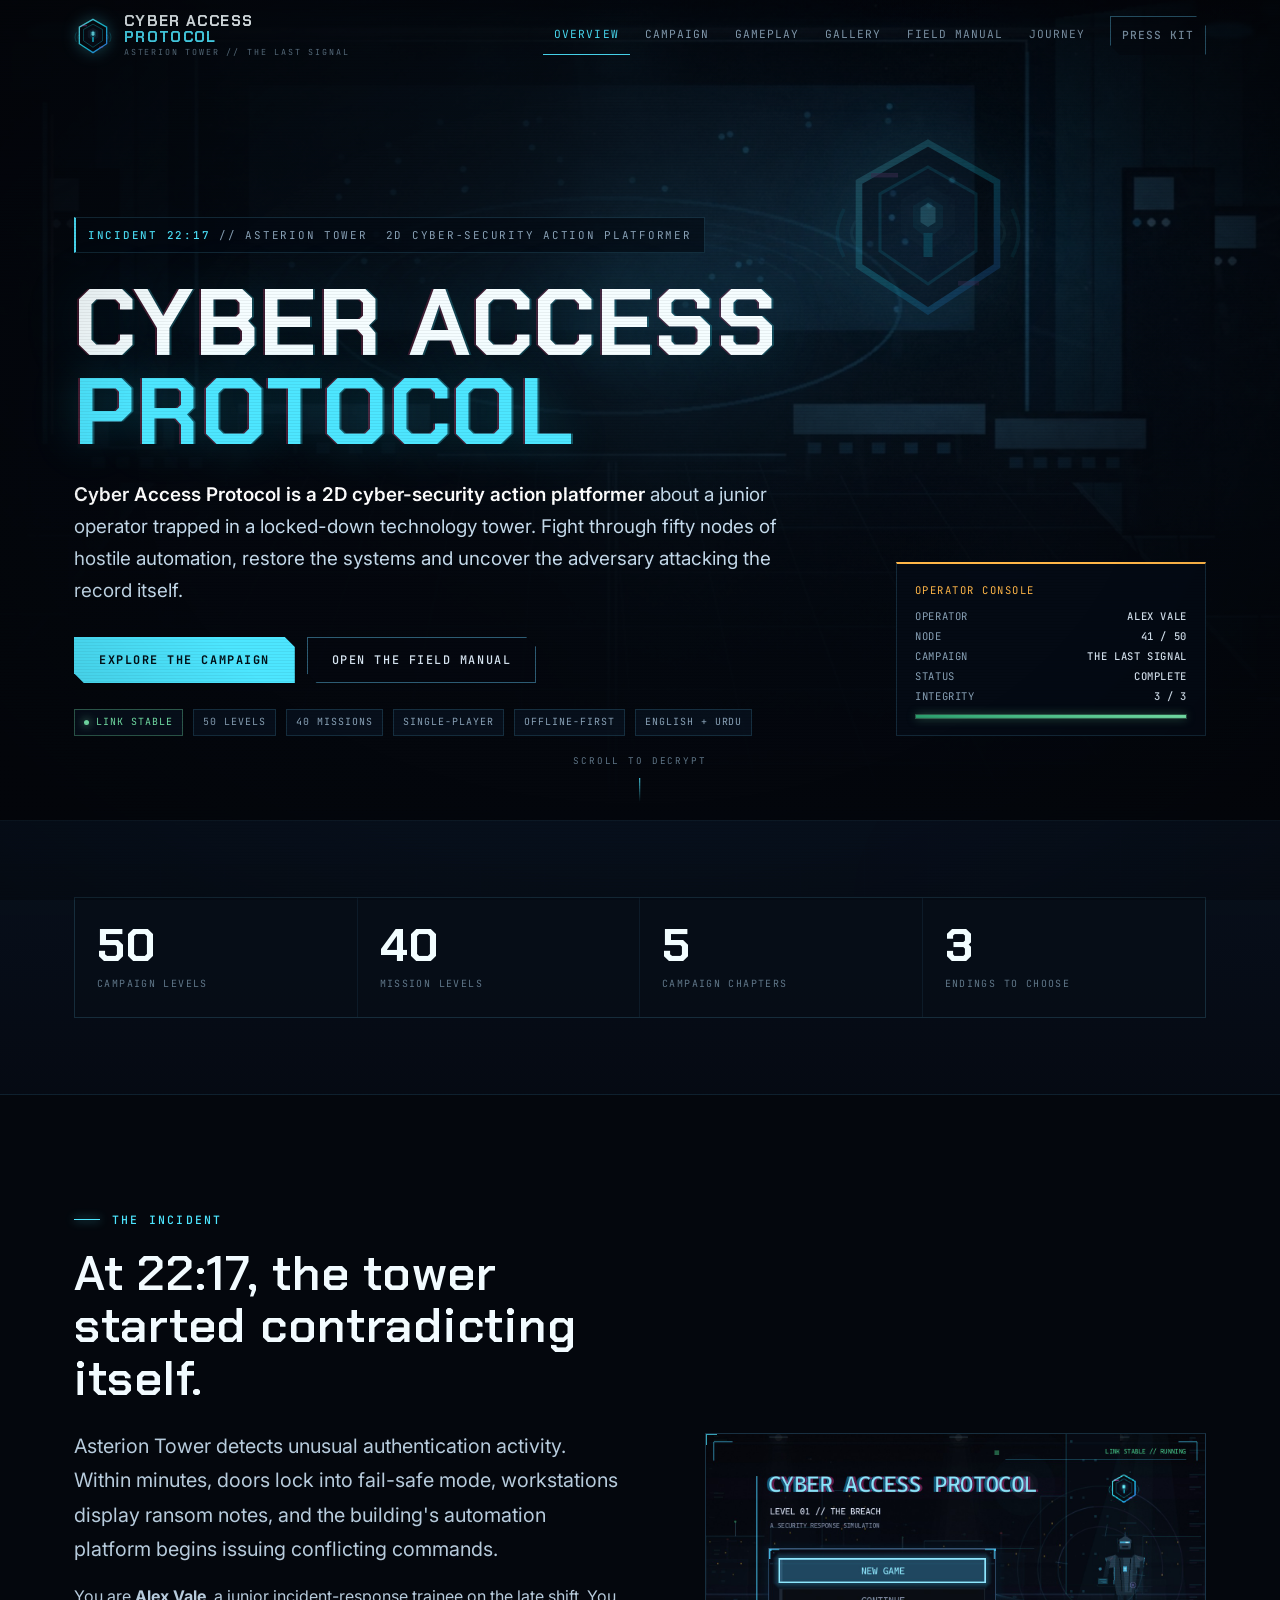
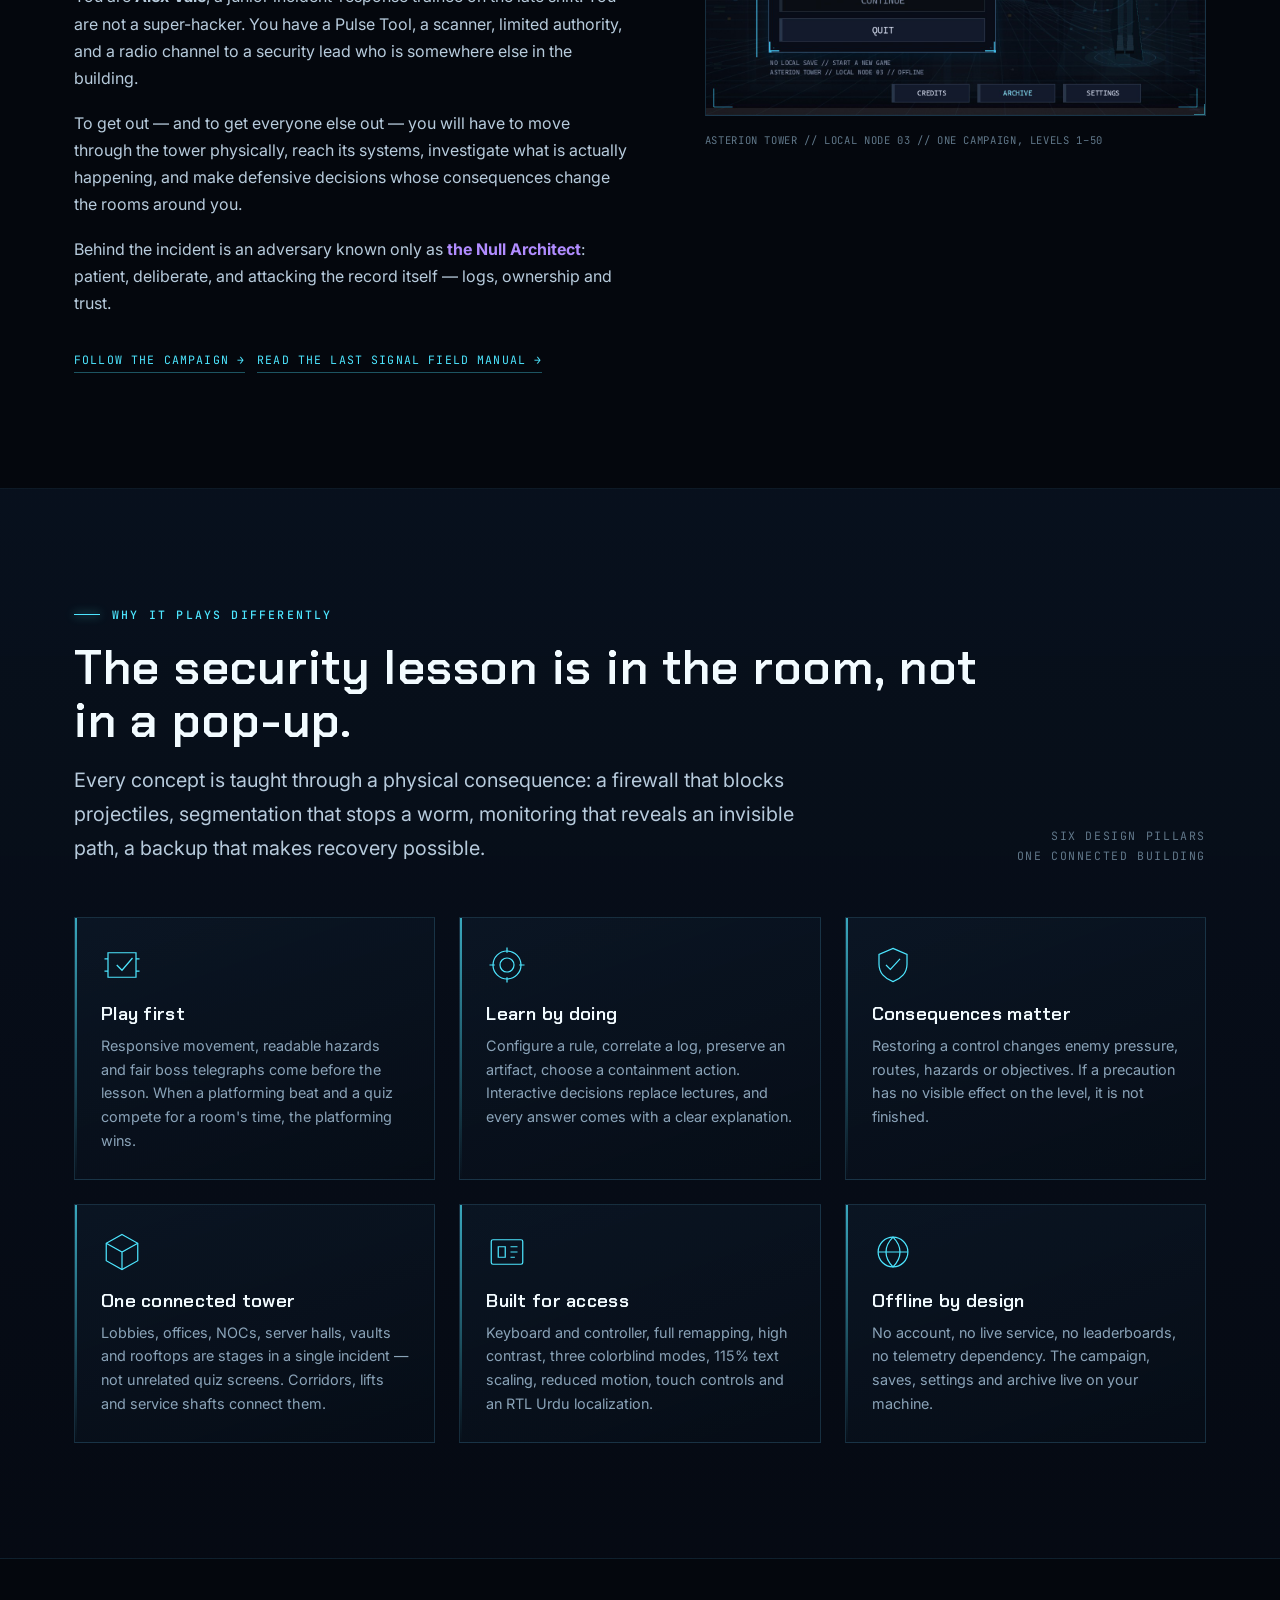
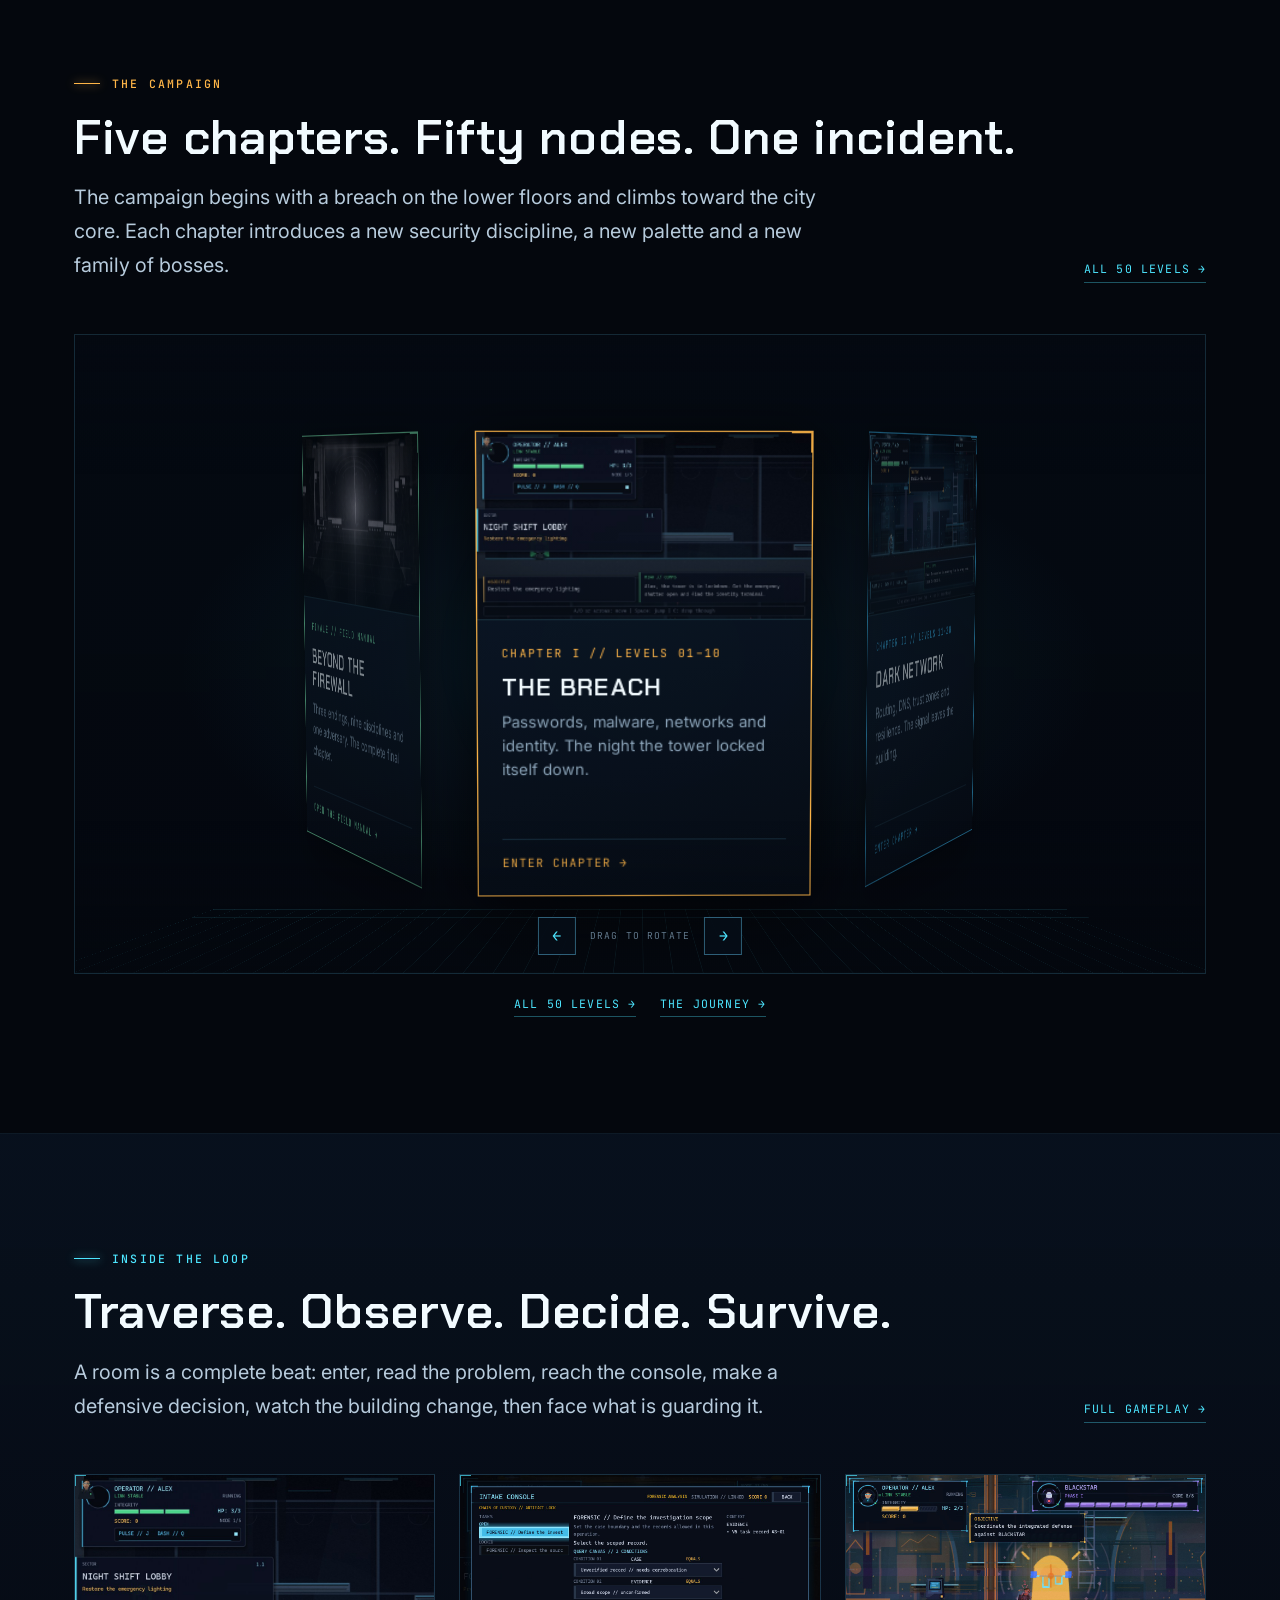
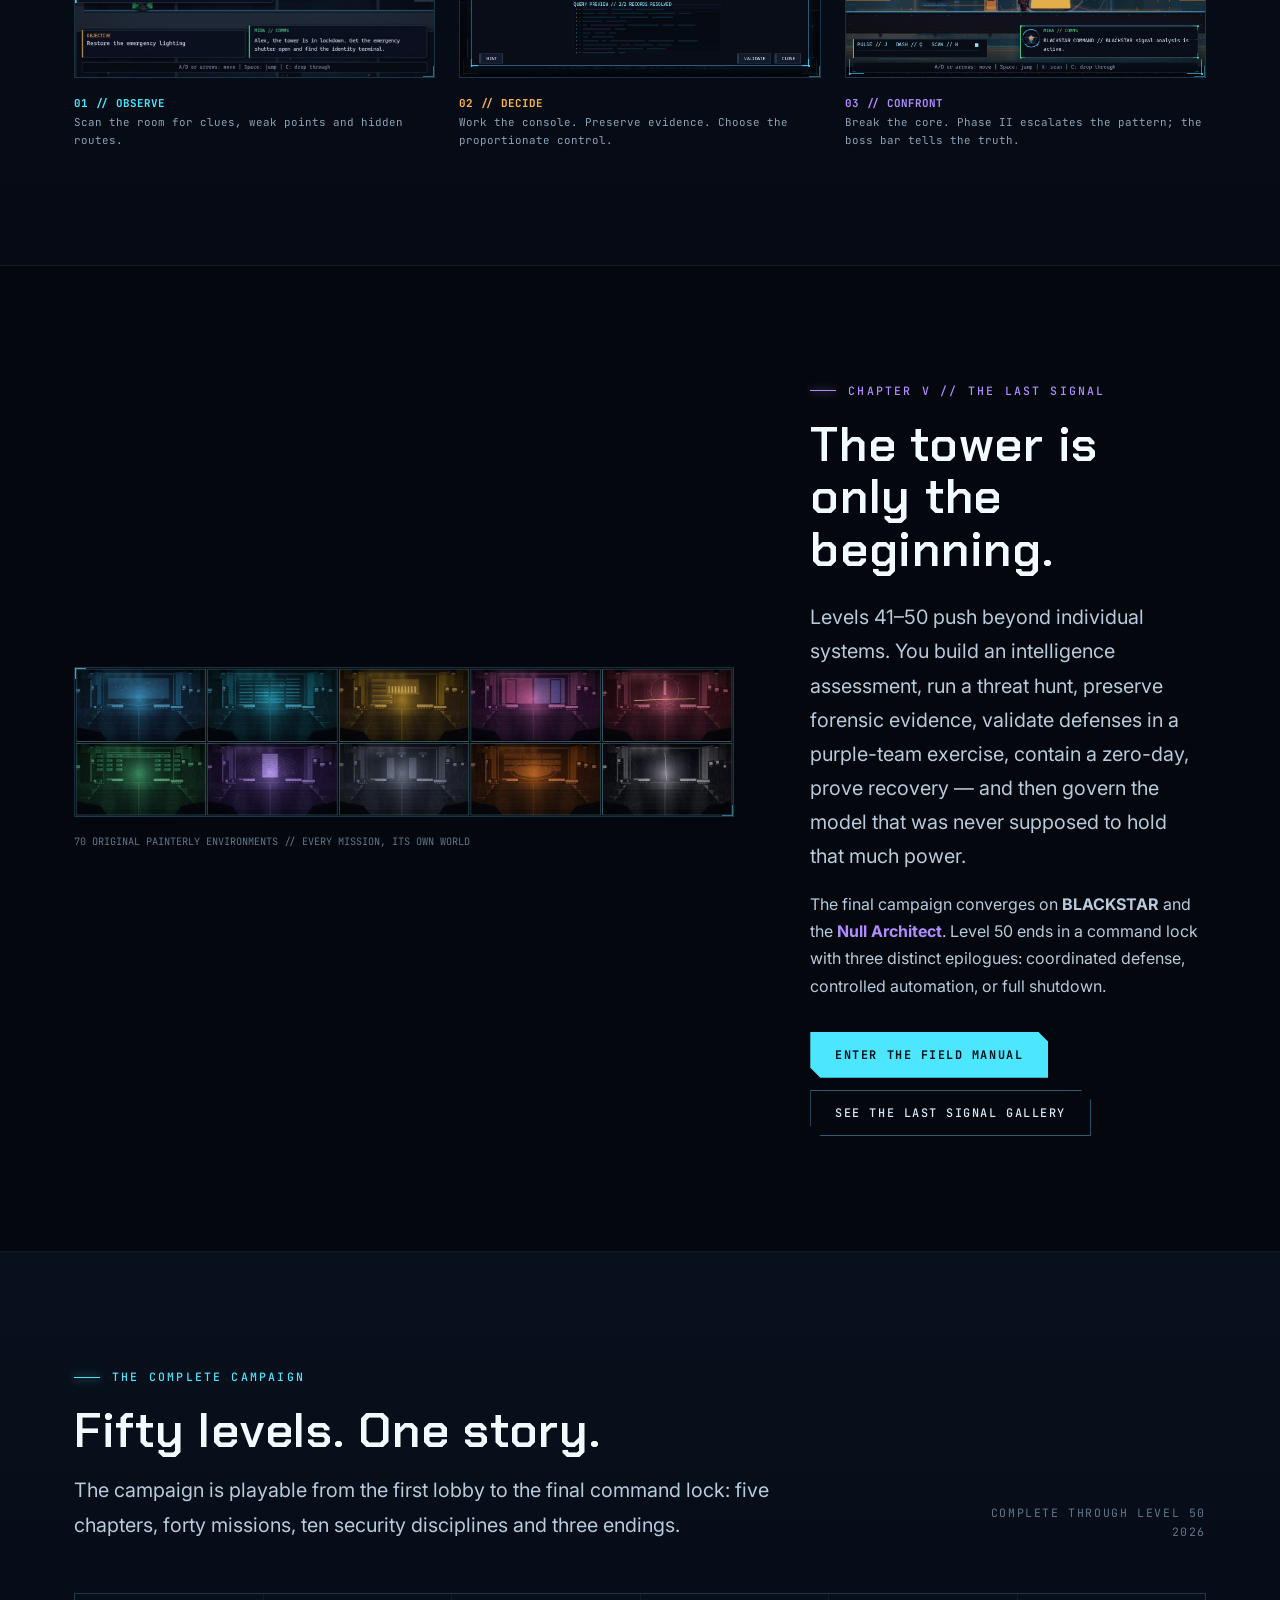
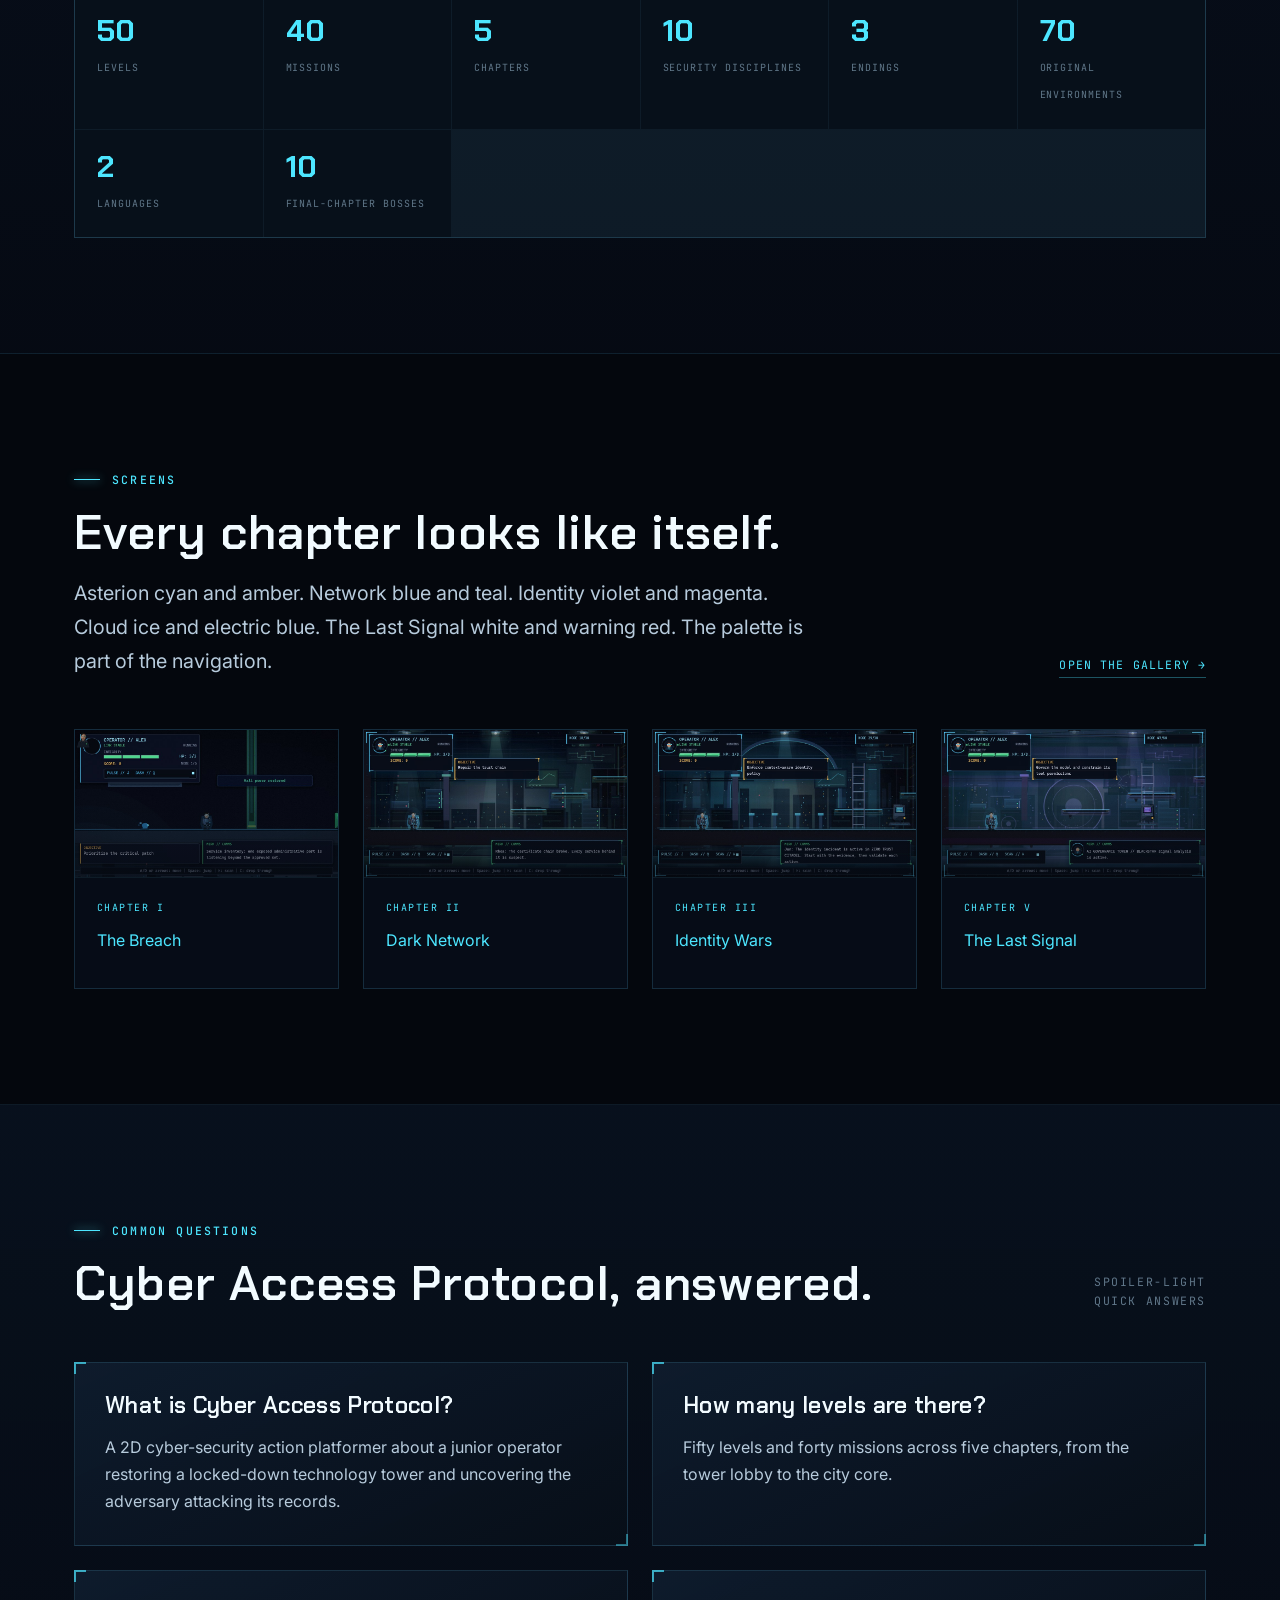
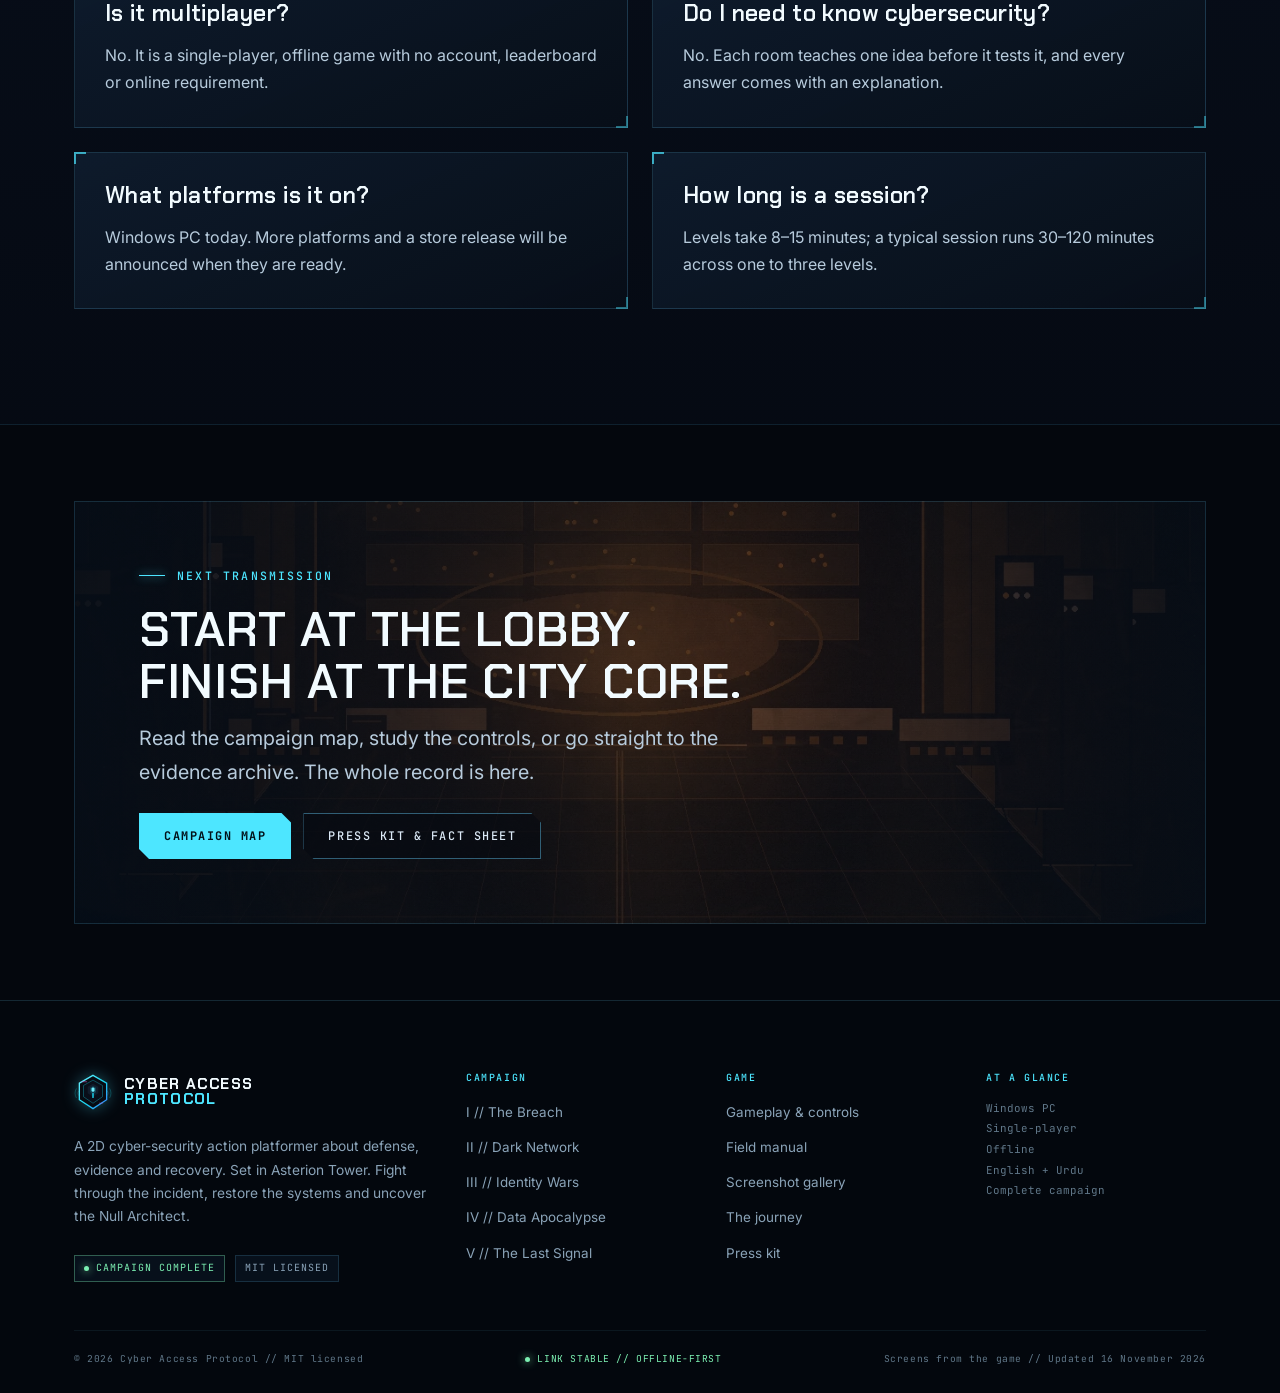
==== index.html @ b5759b17 "initial commit" ====
<!DOCTYPE html>
<html lang="en">
<head>
  <meta charset="utf-8">
  <meta name="viewport" content="width=device-width, initial-scale=1">
  <title>Cyber Access Protocol — A Security Response Platformer</title>
  <meta name="description" content="Cyber Access Protocol is a 2D cyber-security action platformer. Fight through 50 levels of Asterion Tower, restore its defenses, and uncover the Null Architect's campaign.">
  <meta name="theme-color" content="#04070d">
  <meta name="robots" content="index,follow,max-image-preview:large">
  <meta property="og:updated_time" content="2026-11-16">
  <meta property="og:type" content="website">
  <meta property="og:title" content="Cyber Access Protocol">
  <meta property="og:description" content="A 50-level cyberpunk security platformer set inside a locked-down technology tower.">
  <meta property="og:image" content="assets/img/v5-art-41.jpg">
  <meta property="og:site_name" content="Cyber Access Protocol">
  <meta name="twitter:card" content="summary_large_image">
  <script type="application/ld+json">
  {
    "@context": "https://schema.org",
    "@graph": [
      {
        "@type": "VideoGame",
        "@id": "#game",
        "name": "Cyber Access Protocol",
        "description": "A 2D cyber-security action platformer about restoring a locked-down technology tower and uncovering the adversary attacking its records.",
        "genre": ["Platformer", "Action-adventure", "Puzzle"],
        "gamePlatform": ["Windows PC"],
        "operatingSystem": "Windows",
        "applicationCategory": "Game",
        "playMode": "SinglePlayer",
        "numberOfPlayers": { "@type": "QuantitativeValue", "minValue": 1, "maxValue": 1 },
        "inLanguage": ["en", "ur"],
        "dateModified": "2026-11-16",
        "publisher": { "@type": "Organization", "name": "Cyber Access Protocol" }
      },
      {
        "@type": "WebSite",
        "@id": "#website",
        "name": "Cyber Access Protocol",
        "description": "The official site for Cyber Access Protocol, a 2D cyber-security action platformer.",
        "inLanguage": "en"
      },
      {
        "@type": "Organization",
        "@id": "#organization",
        "name": "Cyber Access Protocol",
        "description": "An independent game project."
      }
    ]
  }
  </script>
  <link rel="icon" href="favicon.svg" type="image/svg+xml">
  <link rel="preconnect" href="https://fonts.googleapis.com">
  <link rel="preconnect" href="https://fonts.gstatic.com" crossorigin>
  <link href="https://fonts.googleapis.com/css2?family=Chakra+Petch:wght@500;600;700&family=Inter:wght@400;500;600&family=JetBrains+Mono:wght@400;500;700&display=swap" rel="stylesheet">
  <link rel="stylesheet" href="assets/css/site.css?v=5.0.4">
  <link rel="stylesheet" href="assets/css/3d.css?v=1.2.1">
  <script>document.documentElement.classList.add('js');if(!window.matchMedia('(prefers-reduced-motion: reduce)').matches)document.documentElement.classList.add('has-3d');</script>
</head>
<body>
  <a class="skip-link" href="#main">Skip to content</a>

  <header class="site-header">
    <div class="container site-header__inner">
      <a class="brand" href="index.html" aria-label="Cyber Access Protocol — home">
        <img class="brand__mark" src="assets/brand/logo_mark.svg" alt="" width="38" height="38">
        <span class="brand__text">
          <span class="brand__name">Cyber Access</span>
          <span class="brand__name brand__name--accent">Protocol</span>
          <span class="brand__sub">Asterion Tower // The Last Signal</span>
        </span>
      </a>
      <button class="nav-toggle" type="button" aria-expanded="false" aria-controls="site-nav" aria-label="Toggle navigation"><span></span></button>
      <nav class="site-nav" id="site-nav" aria-label="Primary">
        <a href="index.html" aria-current="page">Overview</a>
        <a href="campaign.html">Campaign</a>
        <a href="gameplay.html">Gameplay</a>
        <a href="gallery.html">Gallery</a>
        <a href="field-manual.html">Field Manual</a>
        <a href="changelog.html">Journey</a>
        <a class="btn btn--ghost btn--small header-cta" href="press.html">Press Kit</a>
      </nav>
    </div>
  </header>

  <main id="main">

    <!-- ================================================================== -->
    <!-- Hero                                                               -->
    <!-- ================================================================== -->
    <section class="hero" aria-labelledby="hero-title">
      <div class="hero__media">
        <img src="assets/img/plate-41.webp" alt="A dark intelligence exchange inside Asterion Tower, lit by a circular holographic table." width="1280" height="720" fetchpriority="high">
      </div>
      <img class="hero__sigil" src="assets/brand/logo_mark.svg" alt="" aria-hidden="true">
      <div class="container hero__inner">
        <div class="hero__content">
          <div class="hero__eyebrow">
            <span><strong>Incident 22:17</strong> // Asterion Tower</span>
            <span>2D cyber-security action platformer</span>
          </div>
          <h1 class="hero__title" id="hero-title">
            <span>Cyber Access</span>
            <span>Protocol</span>
          </h1>
          <p class="hero__tagline">
            <strong>Cyber Access Protocol is a 2D cyber-security action platformer</strong>
            about a junior operator trapped in a locked-down technology tower. Fight through
            fifty nodes of hostile automation, restore the systems and uncover the adversary
            attacking the record itself.
          </p>
          <div class="btn-row">
            <a class="btn btn--primary" href="campaign.html">Explore the campaign</a>
            <a class="btn btn--ghost" href="field-manual.html">Open the field manual</a>
          </div>
          <div class="hero__meta">
            <span class="chip chip--live">Link stable</span>
            <span class="chip">50 levels</span>
            <span class="chip">40 missions</span>
            <span class="chip">Single-player</span>
            <span class="chip">Offline-first</span>
            <span class="chip">English + Urdu</span>
          </div>
        </div>

        <aside class="hero__hud" aria-label="Campaign status">
          <div class="hud-title">Operator console</div>
          <div class="hud-row"><span>OPERATOR</span><b>ALEX VALE</b></div>
          <div class="hud-row"><span>NODE</span><b>41 / 50</b></div>
          <div class="hud-row"><span>CAMPAIGN</span><b>THE LAST SIGNAL</b></div>
          <div class="hud-row"><span>STATUS</span><b>COMPLETE</b></div>
          <div class="hud-row"><span>INTEGRITY</span><b>3 / 3</b></div>
          <div class="hud-bar" aria-hidden="true"><span></span></div>
        </aside>
      </div>
      <span class="scroll-cue" aria-hidden="true">Scroll to decrypt</span>
    </section>

    <!-- ================================================================== -->
    <!-- Stat strip                                                         -->
    <!-- ================================================================== -->
    <section class="section section--tight section--panel" aria-label="At a glance">
      <div class="container">
        <div class="stats reveal">
          <div class="stat">
            <span class="stat__value">50</span>
            <span class="stat__label">Campaign levels</span>
          </div>
          <div class="stat">
            <span class="stat__value">40</span>
            <span class="stat__label">Mission levels</span>
          </div>
          <div class="stat">
            <span class="stat__value">5</span>
            <span class="stat__label">Campaign chapters</span>
          </div>
          <div class="stat">
            <span class="stat__value">3</span>
            <span class="stat__label">Endings to choose</span>
          </div>
        </div>
      </div>
    </section>

    <!-- ================================================================== -->
    <!-- The incident                                                       -->
    <!-- ================================================================== -->
    <section class="section" aria-labelledby="incident-title">
      <div class="container">
        <div class="split">
          <div class="reveal">
            <div class="eyebrow">The incident</div>
            <h2 id="incident-title">At 22:17, the tower started contradicting itself.</h2>
            <div class="stack mt-3">
              <p class="lead">
                Asterion Tower detects unusual authentication activity. Within minutes,
                doors lock into fail-safe mode, workstations display ransom notes, and the
                building's automation platform begins issuing conflicting commands.
              </p>
              <p>
                You are <strong>Alex Vale</strong>, a junior incident-response trainee on the
                late shift. You are not a super-hacker. You have a Pulse Tool, a scanner,
                limited authority, and a radio channel to a security lead who is somewhere
                else in the building.
              </p>
              <p>
                To get out — and to get everyone else out — you will have to move through the
                tower physically, reach its systems, investigate what is actually happening,
                and make defensive decisions whose consequences change the rooms around you.
              </p>
              <p>
                Behind the incident is an adversary known only as <strong class="violet">the Null
                Architect</strong>: patient, deliberate, and attacking the record itself —
                logs, ownership and trust.
              </p>
            </div>
            <div class="btn-row mt-4">
              <a class="text-link" href="campaign.html">Follow the campaign</a>
              <a class="text-link" href="field-manual.html">Read The Last Signal field manual</a>
            </div>
          </div>

          <figure class="reveal">
            <div class="panel" style="padding:0;overflow:hidden;">
              <img src="assets/img/menu.jpg" alt="The Cyber Access Protocol main menu: New Game, Continue and Quit over a holographic operator and the Asterion skyline." width="1280" height="720" loading="lazy">
            </div>
            <figcaption class="mono dim mt-2" style="font-size:.66rem;letter-spacing:.06em;">
              ASTERION TOWER // LOCAL NODE 03 // ONE CAMPAIGN, LEVELS 1–50
            </figcaption>
          </figure>
        </div>
      </div>
    </section>

    <!-- ================================================================== -->
    <!-- Features                                                           -->
    <!-- ================================================================== -->
    <section class="section section--panel" aria-labelledby="features-title">
      <div class="container">
        <div class="section-head reveal">
          <div>
            <div class="eyebrow">Why it plays differently</div>
            <h2 id="features-title">The security lesson is in the room, not in a pop-up.</h2>
            <p class="lead mt-2">
              Every concept is taught through a physical consequence: a firewall that blocks
              projectiles, segmentation that stops a worm, monitoring that reveals an
              invisible path, a backup that makes recovery possible.
            </p>
          </div>
          <div class="section-head__aside">Six design pillars<br>One connected building</div>
        </div>

        <div class="grid cols-3">
          <article class="feature reveal">
            <div class="feature__icon" aria-hidden="true">
              <svg viewBox="0 0 48 48" fill="none" stroke="currentColor" stroke-width="1.4"><path d="M8 10h32v28H8z"/><path d="M18 24l6 6 12-14"/><path d="M4 17h4M4 31h4M40 17h4M40 31h4"/></svg>
            </div>
            <h3>Play first</h3>
            <p>Responsive movement, readable hazards and fair boss telegraphs come before the lesson. When a platforming beat and a quiz compete for a room's time, the platforming wins.</p>
          </article>
          <article class="feature reveal">
            <div class="feature__icon" aria-hidden="true">
              <svg viewBox="0 0 48 48" fill="none" stroke="currentColor" stroke-width="1.4"><circle cx="24" cy="24" r="16"/><circle cx="24" cy="24" r="8"/><path d="M24 4v6M24 38v6M4 24h6M38 24h6"/></svg>
            </div>
            <h3>Learn by doing</h3>
            <p>Configure a rule, correlate a log, preserve an artifact, choose a containment action. Interactive decisions replace lectures, and every answer comes with a clear explanation.</p>
          </article>
          <article class="feature reveal">
            <div class="feature__icon" aria-hidden="true">
              <svg viewBox="0 0 48 48" fill="none" stroke="currentColor" stroke-width="1.4"><path d="M24 5l16 7v11c0 10-7 17-16 20-9-3-16-10-16-20V12z"/><path d="M16 24l5 5 11-12"/></svg>
            </div>
            <h3>Consequences matter</h3>
            <p>Restoring a control changes enemy pressure, routes, hazards or objectives. If a precaution has no visible effect on the level, it is not finished.</p>
          </article>
          <article class="feature reveal">
            <div class="feature__icon" aria-hidden="true">
              <svg viewBox="0 0 48 48" fill="none" stroke="currentColor" stroke-width="1.4"><path d="M24 4l18 10v20L24 44 6 34V14z"/><path d="M6 14l18 10 18-10M24 24v20"/></svg>
            </div>
            <h3>One connected tower</h3>
            <p>Lobbies, offices, NOCs, server halls, vaults and rooftops are stages in a single incident — not unrelated quiz screens. Corridors, lifts and service shafts connect them.</p>
          </article>
          <article class="feature reveal">
            <div class="feature__icon" aria-hidden="true">
              <svg viewBox="0 0 48 48" fill="none" stroke="currentColor" stroke-width="1.4"><rect x="6" y="10" width="36" height="28" rx="2"/><path d="M14 18h8v12h-8zM28 18h8M28 24h8M28 30h5"/></svg>
            </div>
            <h3>Built for access</h3>
            <p>Keyboard and controller, full remapping, high contrast, three colorblind modes, 115% text scaling, reduced motion, touch controls and an RTL Urdu localization.</p>
          </article>
          <article class="feature reveal">
            <div class="feature__icon" aria-hidden="true">
              <svg viewBox="0 0 48 48" fill="none" stroke="currentColor" stroke-width="1.4"><circle cx="24" cy="24" r="17"/><path d="M7 24h34M24 7c5 5 8 11 8 17s-3 12-8 17c-5-5-8-11-8-17s3-12 8-17z"/></svg>
            </div>
            <h3>Offline by design</h3>
            <p>No account, no live service, no leaderboards, no telemetry dependency. The campaign, saves, settings and archive live on your machine.</p>
          </article>
        </div>
      </div>
    </section>

    <!-- ================================================================== -->
    <!-- Campaign chapters                                                  -->
    <!-- ================================================================== -->
    <section class="section" id="chapters" aria-labelledby="chapters-title">
      <div class="container">
        <div class="section-head reveal">
          <div>
            <div class="eyebrow eyebrow--amber">The campaign</div>
            <h2 id="chapters-title">Five chapters. Fifty nodes. One incident.</h2>
            <p class="lead mt-2">
              The campaign begins with a breach on the lower floors and climbs toward the
              city core. Each chapter introduces a new security discipline, a new palette and a
              new family of bosses.
            </p>
          </div>
          <div class="section-head__aside"><a class="text-link" href="campaign.html">All 50 levels</a></div>
        </div>

        <div class="deck-stage reveal" data-deck role="region" aria-label="3D chapter deck">
          <div class="deck-glow" aria-hidden="true"></div>
          <div class="deck" data-deck-ring>
            <a class="deck-card" style="--i:0;--accent:#ffb648" href="campaign.html#chapter-1">
              <div class="deck-card__media"><img src="assets/img/level-01.jpg" alt="The Level 1 lobby of Asterion Tower." width="960" height="540" loading="lazy"></div>
              <div class="deck-card__body">
                <span class="deck-card__num">Chapter I // Levels 01–10</span>
                <h3>The Breach</h3>
                <p>Passwords, malware, networks and identity. The night the tower locked itself down.</p>
                <span class="deck-card__link">Enter chapter →</span>
              </div>
            </a>
            <a class="deck-card" style="--i:1;--accent:#38bdf8" href="campaign.html#chapter-2">
              <div class="deck-card__media"><img src="assets/img/level-12.jpg" alt="A dark network operations floor from Level 12." width="960" height="540" loading="lazy"></div>
              <div class="deck-card__body">
                <span class="deck-card__num">Chapter II // Levels 11–20</span>
                <h3>Dark Network</h3>
                <p>Routing, DNS, trust zones and resilience. The signal leaves the building.</p>
                <span class="deck-card__link">Enter chapter →</span>
              </div>
            </a>
            <a class="deck-card" style="--i:2;--accent:#b18cff" href="campaign.html#chapter-3">
              <div class="deck-card__media"><img src="assets/img/level-23.jpg" alt="An identity operations hall from Level 23." width="960" height="540" loading="lazy"></div>
              <div class="deck-card__body">
                <span class="deck-card__num">Chapter III // Levels 21–30</span>
                <h3>Identity Wars</h3>
                <p>Roles, sessions, privilege and zero trust. The fight moves to who is allowed in.</p>
                <span class="deck-card__link">Enter chapter →</span>
              </div>
            </a>
            <a class="deck-card" style="--i:3;--accent:#67e8f9" href="campaign.html#chapter-4">
              <div class="deck-card__media"><img src="assets/img/level-34.jpg" alt="A cloud container platform from Level 34." width="960" height="540" loading="lazy"></div>
              <div class="deck-card__body">
                <span class="deck-card__num">Chapter IV // Levels 31–40</span>
                <h3>Data Apocalypse</h3>
                <p>Cloud, keys, pipelines and recovery. The tower's data estate leaves the building.</p>
                <span class="deck-card__link">Enter chapter →</span>
              </div>
            </a>
            <a class="deck-card" style="--i:4;--accent:#ff7183" href="campaign.html#chapter-5">
              <div class="deck-card__media"><img src="assets/img/level-41.jpg" alt="The intelligence exchange from Level 41." width="960" height="540" loading="lazy"></div>
              <div class="deck-card__body">
                <span class="deck-card__num">Chapter V // Levels 41–50</span>
                <h3>The Last Signal</h3>
                <p>Intelligence, forensics, AI and command. One adversary, three endings.</p>
                <span class="deck-card__link">Enter chapter →</span>
              </div>
            </a>
            <a class="deck-card" style="--i:5;--accent:#7cf0b2" href="field-manual.html">
              <div class="deck-card__media"><img src="assets/img/plate-50.webp" alt="The Null Architect monolith at the city core." width="1280" height="720" loading="lazy"></div>
              <div class="deck-card__body">
                <span class="deck-card__num">Finale // Field manual</span>
                <h3>Beyond the Firewall</h3>
                <p>Three endings, nine disciplines and one adversary. The complete final chapter.</p>
                <span class="deck-card__link">Open the field manual →</span>
              </div>
            </a>
          </div>
          <div class="deck-ui">
            <button class="deck-btn" type="button" data-deck-prev aria-label="Previous chapter">←</button>
            <span class="deck-hint">Drag to rotate</span>
            <button class="deck-btn" type="button" data-deck-next aria-label="Next chapter">→</button>
          </div>
        </div>
        <div class="deck-foot">
          <a class="text-link" href="campaign.html">All 50 levels</a>
          <a class="text-link" href="changelog.html">The journey</a>
        </div>
        <noscript>
          <style>
            .deck-stage{height:auto;padding:0;border:0;background:none;perspective:none;display:block;overflow:visible}
            .deck-stage::before,.deck-stage::after,.deck-glow,.deck-ui{display:none}
            .deck{width:auto;height:auto;transform:none;display:grid;gap:14px}
            .deck-card{position:relative;inset:auto;transform:none;opacity:1}
          </style>
        </noscript>
      </div>
    </section>

    <!-- ================================================================== -->
    <!-- Inside the loop                                                    -->
    <!-- ================================================================== -->
    <section class="section section--panel" aria-labelledby="loop-title">
      <div class="container">
        <div class="section-head reveal">
          <div>
            <div class="eyebrow">Inside the loop</div>
            <h2 id="loop-title">Traverse. Observe. Decide. Survive.</h2>
            <p class="lead mt-2">
              A room is a complete beat: enter, read the problem, reach the console,
              make a defensive decision, watch the building change, then face what is
              guarding it.
            </p>
          </div>
          <div class="section-head__aside"><a class="text-link" href="gameplay.html">Full gameplay</a></div>
        </div>

        <div class="grid cols-3">
          <figure class="reveal">
            <div class="panel" style="padding:0;overflow:hidden;">
              <img src="assets/img/level-01.jpg" alt="Alex Vale scans a lobby in Level 1." width="960" height="540" loading="lazy">
            </div>
            <figcaption class="mt-2" style="font-family:var(--font-mono);font-size:.68rem;color:var(--muted);">
              <b class="cyan">01 // OBSERVE</b><br>Scan the room for clues, weak points and hidden routes.
            </figcaption>
          </figure>
          <figure class="reveal">
            <div class="panel" style="padding:0;overflow:hidden;">
              <img src="assets/img/terminal-43.jpg" alt="A forensic console with evidence and a decision to make." width="1280" height="720" loading="lazy">
            </div>
            <figcaption class="mt-2" style="font-family:var(--font-mono);font-size:.68rem;color:var(--muted);">
              <b class="amber">02 // DECIDE</b><br>Work the console. Preserve evidence. Choose the proportionate control.
            </figcaption>
          </figure>
          <figure class="reveal">
            <div class="panel" style="padding:0;overflow:hidden;">
              <img src="assets/img/boss-49.jpg" alt="The BLACKSTAR boss encounter with a phase bar." width="1280" height="720" loading="lazy">
            </div>
            <figcaption class="mt-2" style="font-family:var(--font-mono);font-size:.68rem;color:var(--muted);">
              <b class="violet">03 // CONFRONT</b><br>Break the core. Phase II escalates the pattern; the boss bar tells the truth.
            </figcaption>
          </figure>
        </div>
      </div>
    </section>

    <!-- ================================================================== -->
    <!-- V5 spotlight                                                       -->
    <!-- ================================================================== -->
    <section class="section" aria-labelledby="v5-title">
      <div class="container">
        <div class="split split--wide-left">
          <figure class="reveal">
            <div class="panel" style="padding:0;overflow:hidden;">
              <img src="assets/img/art-sheet.jpg" alt="Ten original painterly environments from The Last Signal." width="1800" height="405" loading="lazy">
            </div>
            <figcaption class="mono dim mt-2" style="font-size:.64rem;">
              70 ORIGINAL PAINTERLY ENVIRONMENTS // EVERY MISSION, ITS OWN WORLD
            </figcaption>
          </figure>
          <div class="reveal">
            <div class="eyebrow eyebrow--violet">Chapter V // The Last Signal</div>
            <h2 id="v5-title">The tower is only the beginning.</h2>
            <div class="stack mt-3">
              <p class="lead">
                Levels 41–50 push beyond individual systems. You build an intelligence
                assessment, run a threat hunt, preserve forensic evidence, validate defenses
                in a purple-team exercise, contain a zero-day, prove recovery — and then
                govern the model that was never supposed to hold that much power.
              </p>
              <p>
                The final campaign converges on <strong>BLACKSTAR</strong> and the
                <strong class="violet">Null Architect</strong>. Level 50 ends in a command
                lock with three distinct epilogues: coordinated defense, controlled
                automation, or full shutdown.
              </p>
            </div>
            <div class="btn-row mt-4">
              <a class="btn btn--primary" href="field-manual.html">Enter the field manual</a>
              <a class="btn btn--ghost" href="gallery.html#last-signal">See The Last Signal gallery</a>
            </div>
          </div>
        </div>
      </div>
    </section>

    <!-- ================================================================== -->
    <!-- Numbers                                                            -->
    <!-- ================================================================== -->
    <section class="section section--panel" aria-labelledby="numbers-title">
      <div class="container">
        <div class="section-head reveal">
          <div>
            <div class="eyebrow">The complete campaign</div>
            <h2 id="numbers-title">Fifty levels. One story.</h2>
            <p class="lead mt-2">
              The campaign is playable from the first lobby to the final command lock: five
              chapters, forty missions, ten security disciplines and three endings.
            </p>
          </div>
          <div class="section-head__aside">Complete through Level 50<br>2026</div>
        </div>

        <div class="stat-grid reveal">
          <div><b>50</b><span>Levels</span></div>
          <div><b>40</b><span>Missions</span></div>
          <div><b>5</b><span>Chapters</span></div>
          <div><b>10</b><span>Security disciplines</span></div>
          <div><b>3</b><span>Endings</span></div>
          <div><b>70</b><span>Original environments</span></div>
          <div><b>2</b><span>Languages</span></div>
          <div><b>10</b><span>Final-chapter bosses</span></div>
        </div>
      </div>
    </section>

    <!-- ================================================================== -->
    <!-- Gallery preview                                                    -->
    <!-- ================================================================== -->
    <section class="section" aria-labelledby="screens-title">
      <div class="container">
        <div class="section-head reveal">
          <div>
            <div class="eyebrow">Screens</div>
            <h2 id="screens-title">Every chapter looks like itself.</h2>
            <p class="lead mt-2">
              Asterion cyan and amber. Network blue and teal. Identity violet and magenta.
              Cloud ice and electric blue. The Last Signal white and warning red. The palette
              is part of the navigation.
            </p>
          </div>
          <div class="section-head__aside"><a class="text-link" href="gallery.html">Open the gallery</a></div>
        </div>

        <div class="grid cols-4">
          <a class="card reveal" href="gallery.html">
            <div class="card__media"><img src="assets/img/level-03.jpg" alt="Server hall in Level 3." width="960" height="540" loading="lazy"></div>
            <div class="card__body"><div class="card__kicker">Chapter I</div><div class="card__title">The Breach</div></div>
          </a>
          <a class="card reveal" href="gallery.html">
            <div class="card__media"><img src="assets/img/level-18.jpg" alt="Certificate City in Level 18." width="960" height="540" loading="lazy"></div>
            <div class="card__body"><div class="card__kicker">Chapter II</div><div class="card__title">Dark Network</div></div>
          </a>
          <a class="card reveal" href="gallery.html">
            <div class="card__media"><img src="assets/img/level-29.jpg" alt="The zero trust citadel in Level 29." width="960" height="540" loading="lazy"></div>
            <div class="card__body"><div class="card__kicker">Chapter III</div><div class="card__title">Identity Wars</div></div>
          </a>
          <a class="card reveal" href="gallery.html">
            <div class="card__media"><img src="assets/img/level-47.jpg" alt="The AI operations floor in Level 47." width="960" height="540" loading="lazy"></div>
            <div class="card__body"><div class="card__kicker">Chapter V</div><div class="card__title">The Last Signal</div></div>
          </a>
        </div>
      </div>
    </section>

    <!-- ================================================================== -->
    <!-- FAQ                                                                -->
    <!-- ================================================================== -->
    <section class="section section--panel" id="faq" aria-labelledby="faq-title">
      <div class="container">
        <div class="section-head reveal">
          <div>
            <div class="eyebrow">Common questions</div>
            <h2 id="faq-title">Cyber Access Protocol, answered.</h2>
          </div>
          <div class="section-head__aside">Spoiler-light<br>Quick answers</div>
        </div>
        <div class="grid cols-2">
          <div class="panel reveal">
            <h3 class="mb-2">What is Cyber Access Protocol?</h3>
            <p>A 2D cyber-security action platformer about a junior operator restoring a locked-down technology tower and uncovering the adversary attacking its records.</p>
          </div>
          <div class="panel reveal">
            <h3 class="mb-2">How many levels are there?</h3>
            <p>Fifty levels and forty missions across five chapters, from the tower lobby to the city core.</p>
          </div>
          <div class="panel reveal">
            <h3 class="mb-2">Is it multiplayer?</h3>
            <p>No. It is a single-player, offline game with no account, leaderboard or online requirement.</p>
          </div>
          <div class="panel reveal">
            <h3 class="mb-2">Do I need to know cybersecurity?</h3>
            <p>No. Each room teaches one idea before it tests it, and every answer comes with an explanation.</p>
          </div>
          <div class="panel reveal">
            <h3 class="mb-2">What platforms is it on?</h3>
            <p>Windows PC today. More platforms and a store release will be announced when they are ready.</p>
          </div>
          <div class="panel reveal">
            <h3 class="mb-2">How long is a session?</h3>
            <p>Levels take 8–15 minutes; a typical session runs 30–120 minutes across one to three levels.</p>
          </div>
        </div>
      </div>
    </section>

    <!-- ================================================================== -->
    <!-- CTA                                                                -->
    <!-- ================================================================== -->
    <section class="section section--tight">
      <div class="container">
        <div class="cta-band reveal">
          <div class="cta-band__inner">
            <div class="eyebrow">Next transmission</div>
            <h2>Start at the lobby.<br>Finish at the city core.</h2>
            <p class="lead">
              Read the campaign map, study the controls, or go straight to the evidence
              archive. The whole record is here.
            </p>
            <div class="btn-row">
              <a class="btn btn--primary" href="campaign.html">Campaign map</a>
              <a class="btn btn--ghost" href="press.html">Press kit &amp; fact sheet</a>
            </div>
          </div>
        </div>
      </div>
    </section>

  </main>

  <footer class="site-footer">
    <div class="container">
      <div class="footer-grid">
        <div class="footer-brand">
          <a class="brand" href="index.html" aria-label="Cyber Access Protocol — home">
            <img class="brand__mark" src="assets/brand/logo_mark.svg" alt="" width="38" height="38">
            <span class="brand__text">
              <span class="brand__name">Cyber Access</span>
              <span class="brand__name brand__name--accent">Protocol</span>
            </span>
          </a>
          <p>
            A 2D cyber-security action platformer about defense, evidence and recovery.
            Set in Asterion Tower. Fight through the incident, restore the systems and uncover the Null Architect.
          </p>
          <div class="hero__meta">
            <span class="chip chip--live">Campaign complete</span>
            <span class="chip">MIT licensed</span>
          </div>
        </div>
        <div class="footer-col">
          <h3>Campaign</h3>
          <ul>
            <li><a href="campaign.html#chapter-1">I // The Breach</a></li>
            <li><a href="campaign.html#chapter-2">II // Dark Network</a></li>
            <li><a href="campaign.html#chapter-3">III // Identity Wars</a></li>
            <li><a href="campaign.html#chapter-4">IV // Data Apocalypse</a></li>
            <li><a href="campaign.html#chapter-5">V // The Last Signal</a></li>
          </ul>
        </div>
        <div class="footer-col">
          <h3>Game</h3>
          <ul>
            <li><a href="gameplay.html">Gameplay &amp; controls</a></li>
            <li><a href="field-manual.html">Field manual</a></li>
            <li><a href="gallery.html">Screenshot gallery</a></li>
            <li><a href="changelog.html">The journey</a></li>
            <li><a href="press.html">Press kit</a></li>
          </ul>
        </div>
        <div class="footer-col">
          <h3>At a glance</h3>
          <p>
            Windows PC<br>
            Single-player<br>
            Offline<br>
            English + Urdu<br>
            Complete campaign
          </p>
        </div>
      </div>
      <div class="footer-bottom">
        <span>© 2026 Cyber Access Protocol // MIT licensed</span>
        <span class="status">LINK STABLE // OFFLINE-FIRST</span>
        <span>Screens from the game // Updated 16 November 2026</span>
      </div>
    </div>
  </footer>

  <button class="back-top" type="button" aria-label="Back to top">↑</button>
  <script src="assets/js/site.js?v=6.0.2" defer></script>
</body>
</html>
---- assets/css/site.css ----
/* ==========================================================================
   Cyber Access Protocol — official site
   Static, dependency-free CSS. Tokens first, then components.
   ========================================================================== */

/* --- Fonts ---------------------------------------------------------------
   Chakra Petch  = display / headings (angular, technical)
   JetBrains Mono = HUD, labels, data, navigation
   Inter         = long-form body copy
   Falls back cleanly if the network is unavailable.
   ------------------------------------------------------------------------ */

:root {
  /* Surfaces */
  --ink:        #04070d;
  --ink-2:      #060b14;
  --ink-3:      #08101c;
  --panel:      #0a1322;
  --panel-2:    #0d1829;
  --panel-3:    #101d31;

  /* Lines and text */
  --line:        rgba(104, 210, 255, 0.16);
  --line-soft:   rgba(104, 210, 255, 0.08);
  --line-strong: rgba(104, 210, 255, 0.42);
  --text:        #dbe9f6;
  --text-2:      #b7cbdc;
  --muted:       #8aa3b8;
  --dim:         #607789;

  /* Accents */
  --cyan:      #4de6ff;
  --cyan-deep: #13b9e6;
  --amber:     #ffb648;
  --violet:    #b18cff;
  --magenta:   #ff6fb5;
  --green:     #7cf0b2;
  --red:       #ff7183;

  /* Type */
  --font-display: 'Chakra Petch', 'Segoe UI', 'Arial Narrow', sans-serif;
  --font-body: 'Inter', system-ui, -apple-system, 'Segoe UI', sans-serif;
  --font-mono: 'JetBrains Mono', ui-monospace, 'Cascadia Mono', Consolas, monospace;

  /* Layout */
  --max: 1220px;
  --gutter: clamp(18px, 4vw, 44px);
  --section: clamp(64px, 9vw, 118px);
  --header-h: 72px;
}

/* --- Reset ---------------------------------------------------------------- */
*,
*::before,
*::after { box-sizing: border-box; }

html {
  scroll-behavior: smooth;
  scroll-padding-top: calc(var(--header-h) + 28px);
  -webkit-text-size-adjust: 100%;
}

body {
  margin: 0;
  background: var(--ink);
  color: var(--text);
  font-family: var(--font-body);
  font-size: 16px;
  line-height: 1.7;
  overflow-x: hidden;
  -webkit-font-smoothing: antialiased;
  text-rendering: optimizeLegibility;
}

body::before {
  /* Deep-space grid */
  content: "";
  position: fixed;
  inset: 0;
  z-index: -3;
  background:
    radial-gradient(ellipse 80% 55% at 50% -10%, rgba(29, 120, 170, 0.22), transparent 70%),
    radial-gradient(ellipse 50% 40% at 100% 100%, rgba(88, 46, 150, 0.12), transparent 70%),
    linear-gradient(rgba(77, 230, 255, 0.035) 1px, transparent 1px),
    linear-gradient(90deg, rgba(77, 230, 255, 0.035) 1px, transparent 1px);
  background-size: auto, auto, 64px 64px, 64px 64px;
  background-position: center, center, center top, center top;
  mask-image: linear-gradient(to bottom, #000 0%, #000 55%, rgba(0,0,0,0.35) 100%);
}

body::after {
  /* Scanlines + vignette */
  content: "";
  position: fixed;
  inset: 0;
  z-index: 90;
  pointer-events: none;
  background:
    repeating-linear-gradient(to bottom, rgba(0, 0, 0, 0.11) 0 1px, transparent 1px 3px),
    radial-gradient(ellipse at center, transparent 55%, rgba(0, 0, 0, 0.5) 100%);
  opacity: 0.5;
}

img, svg { display: block; max-width: 100%; }
img { height: auto; }

h1, h2, h3, h4, p, ul, ol, figure, blockquote { margin: 0; }
ul, ol { padding: 0; list-style: none; }

a {
  color: var(--cyan);
  text-decoration: none;
  transition: color 160ms ease, border-color 160ms ease, background 160ms ease;
}
a:hover { color: #a8f4ff; }

button { font: inherit; color: inherit; }

::selection { background: rgba(77, 230, 255, 0.28); color: #fff; }

:focus-visible {
  outline: 2px solid var(--cyan);
  outline-offset: 3px;
}

/* --- Typography ----------------------------------------------------------- */
.display,
h1, h2, h3, h4 {
  font-family: var(--font-display);
  font-weight: 600;
  line-height: 1.08;
  letter-spacing: 0.015em;
  color: #f2fbff;
}

h1 { font-size: clamp(2.6rem, 6.4vw, 5.3rem); font-weight: 700; }
h2 { font-size: clamp(1.9rem, 3.8vw, 3.1rem); }
h3 { font-size: clamp(1.2rem, 1.8vw, 1.5rem); }
h4 { font-size: 1.05rem; }

p { color: var(--text-2); }
p + p { margin-top: 1em; }

.lead {
  font-size: clamp(1.05rem, 1.55vw, 1.25rem);
  line-height: 1.72;
  color: var(--text-2);
}

.mono { font-family: var(--font-mono); }
.muted { color: var(--muted); }
.dim { color: var(--dim); }
.cyan { color: var(--cyan); }
.amber { color: var(--amber); }
.violet { color: var(--violet); }
.green { color: var(--green); }

.sr-only {
  position: absolute;
  width: 1px; height: 1px;
  padding: 0; margin: -1px;
  overflow: hidden;
  clip: rect(0 0 0 0);
  white-space: nowrap;
  border: 0;
}

.skip-link {
  position: fixed;
  left: 16px; top: -80px;
  z-index: 200;
  padding: 12px 18px;
  background: var(--cyan);
  color: #02060c;
  font-family: var(--font-mono);
  font-size: 0.8rem;
  letter-spacing: 0.08em;
  transition: top 160ms ease;
}
.skip-link:focus { top: 12px; }

/* --- Layout --------------------------------------------------------------- */
.container {
  width: 100%;
  max-width: var(--max);
  margin-inline: auto;
  padding-inline: var(--gutter);
}

.section { padding-block: var(--section); position: relative; }
.section--tight { padding-block: clamp(44px, 6vw, 76px); }
.section--panel {
  background:
    linear-gradient(180deg, rgba(9, 18, 32, 0.84), rgba(6, 11, 20, 0.9));
  border-block: 1px solid var(--line-soft);
}

.grid { display: grid; gap: 24px; }
.cols-2 { grid-template-columns: repeat(2, minmax(0, 1fr)); }
.cols-3 { grid-template-columns: repeat(3, minmax(0, 1fr)); }
.cols-4 { grid-template-columns: repeat(4, minmax(0, 1fr)); }

.split {
  display: grid;
  grid-template-columns: minmax(0, 1.05fr) minmax(0, 0.95fr);
  gap: clamp(32px, 6vw, 80px);
  align-items: center;
}
.split--wide-left { grid-template-columns: minmax(0, 1.25fr) minmax(0, 0.75fr); }

.stack > * + * { margin-top: 1.1rem; }
.stack-lg > * + * { margin-top: 2rem; }

/* --- Section headings ----------------------------------------------------- */
.eyebrow {
  display: flex;
  align-items: center;
  gap: 12px;
  font-family: var(--font-mono);
  font-size: 0.72rem;
  font-weight: 500;
  letter-spacing: 0.19em;
  text-transform: uppercase;
  color: var(--cyan);
  margin-bottom: 18px;
}
.eyebrow::before {
  content: "";
  width: 26px;
  height: 1px;
  background: var(--cyan);
  box-shadow: 0 0 10px var(--cyan);
}
.eyebrow--amber { color: var(--amber); }
.eyebrow--amber::before { background: var(--amber); box-shadow: 0 0 10px var(--amber); }
.eyebrow--violet { color: var(--violet); }
.eyebrow--violet::before { background: var(--violet); box-shadow: 0 0 10px var(--violet); }

.section-head {
  display: flex;
  align-items: flex-end;
  justify-content: space-between;
  gap: 32px;
  margin-bottom: clamp(30px, 4vw, 52px);
}
.section-head p { max-width: 62ch; }
.section-head__aside {
  flex: 0 0 auto;
  font-family: var(--font-mono);
  font-size: 0.72rem;
  letter-spacing: 0.14em;
  color: var(--dim);
  text-align: right;
  text-transform: uppercase;
}

.rule {
  height: 1px;
  border: 0;
  background: linear-gradient(90deg, var(--line-strong), transparent);
  margin: 0;
}

/* --- Header --------------------------------------------------------------- */
.site-header {
  position: fixed;
  inset: 0 0 auto;
  z-index: 80;
  height: var(--header-h);
  display: flex;
  align-items: center;
  transition: background 240ms ease, border-color 240ms ease, backdrop-filter 240ms ease;
  border-bottom: 1px solid transparent;
}
.site-header.is-scrolled,
.site-header.is-solid {
  background: rgba(4, 8, 15, 0.86);
  border-bottom-color: var(--line);
  backdrop-filter: blur(14px) saturate(1.2);
  -webkit-backdrop-filter: blur(14px) saturate(1.2);
}

.site-header__inner {
  display: flex;
  align-items: center;
  justify-content: space-between;
  gap: 24px;
  width: 100%;
}

.brand {
  display: inline-flex;
  align-items: center;
  gap: 12px;
  color: #f2fbff;
  flex: 0 0 auto;
}
.brand:hover { color: #fff; }
.brand__mark {
  width: 38px;
  height: 38px;
  flex: 0 0 auto;
  filter: drop-shadow(0 0 8px rgba(77, 230, 255, 0.35));
}
.brand__text {
  display: flex;
  flex-direction: column;
  font-family: var(--font-display);
  font-weight: 700;
  font-size: 0.94rem;
  line-height: 1.02;
  letter-spacing: 0.09em;
  text-transform: uppercase;
}
.brand__name { display: block; }
.brand__name--accent { color: var(--cyan); }
.brand__sub {
  font-family: var(--font-mono);
  font-size: 0.52rem;
  font-weight: 400;
  letter-spacing: 0.22em;
  color: var(--dim);
  margin-top: 3px;
}

.site-nav { display: flex; align-items: center; gap: 4px; }

.site-nav a {
  display: inline-block;
  padding: 9px 11px;
  font-family: var(--font-mono);
  font-size: 0.7rem;
  letter-spacing: 0.09em;
  text-transform: uppercase;
  color: var(--muted);
  border-bottom: 1px solid transparent;
}
.site-nav a:hover { color: #e9fbff; }
.site-nav a[aria-current="page"] {
  color: var(--cyan);
  border-bottom-color: var(--cyan);
}

.header-cta { margin-left: 10px; }

.nav-toggle {
  display: none;
  width: 44px;
  height: 44px;
  border: 1px solid var(--line-strong);
  background: rgba(10, 19, 34, 0.8);
  cursor: pointer;
  position: relative;
}
.nav-toggle span,
.nav-toggle span::before,
.nav-toggle span::after {
  position: absolute;
  left: 50%;
  width: 18px;
  height: 1px;
  background: var(--cyan);
  transform: translateX(-50%);
}
.nav-toggle span { top: 50%; }
.nav-toggle span::before { content: ""; top: -6px; }
.nav-toggle span::after { content: ""; top: 6px; }
.nav-toggle[aria-expanded="true"] span { background: transparent; }
.nav-toggle[aria-expanded="true"] span::before { top: 0; transform: rotate(45deg); }
.nav-toggle[aria-expanded="true"] span::after { top: 0; transform: rotate(-45deg); }

/* --- Buttons -------------------------------------------------------------- */
.btn {
  --btn-accent: var(--cyan);
  position: relative;
  display: inline-flex;
  align-items: center;
  justify-content: center;
  gap: 10px;
  min-height: 46px;
  padding: 12px 24px;
  background: rgba(16, 40, 62, 0.72);
  border: 1px solid var(--btn-accent);
  color: #eafcff;
  font-family: var(--font-mono);
  font-size: 0.74rem;
  font-weight: 500;
  letter-spacing: 0.13em;
  text-transform: uppercase;
  clip-path: polygon(0 0, calc(100% - 10px) 0, 100% 10px, 100% 100%, 10px 100%, 0 calc(100% - 10px));
  transition: background 180ms ease, box-shadow 180ms ease, color 180ms ease, transform 180ms ease;
}
.btn:hover {
  background: rgba(30, 82, 112, 0.85);
  color: #fff;
  box-shadow: 0 0 24px rgba(77, 230, 255, 0.25), inset 0 0 18px rgba(77, 230, 255, 0.12);
  transform: translateY(-1px);
}
.btn--primary {
  background: var(--cyan);
  color: #021018;
  border-color: var(--cyan);
  font-weight: 700;
}
.btn--primary:hover {
  background: #9df3ff;
  color: #010a10;
  box-shadow: 0 0 32px rgba(77, 230, 255, 0.45);
}
.btn--ghost {
  background: rgba(4, 9, 16, 0.5);
  border-color: var(--line-strong);
  color: var(--text);
}
.btn--amber { --btn-accent: var(--amber); }
.btn--small { min-height: 36px; padding: 8px 16px; font-size: 0.66rem; }
.btn-row { display: flex; flex-wrap: wrap; gap: 12px; align-items: center; }

.text-link {
  display: inline-flex;
  align-items: center;
  gap: 8px;
  font-family: var(--font-mono);
  font-size: 0.72rem;
  letter-spacing: 0.1em;
  text-transform: uppercase;
  color: var(--cyan);
  border-bottom: 1px solid rgba(77, 230, 255, 0.35);
  padding-bottom: 3px;
}
.text-link::after { content: "→"; transition: transform 160ms ease; }
.text-link:hover::after { transform: translateX(4px); }

/* --- Chips, tags, badges -------------------------------------------------- */
.chip {
  display: inline-flex;
  align-items: center;
  gap: 7px;
  padding: 4px 9px;
  border: 1px solid var(--line);
  background: rgba(9, 20, 34, 0.72);
  font-family: var(--font-mono);
  font-size: 0.62rem;
  letter-spacing: 0.1em;
  text-transform: uppercase;
  color: var(--muted);
}
.chip--live { color: var(--green); border-color: rgba(124, 240, 178, 0.35); }
.chip--live::before {
  content: "";
  width: 5px; height: 5px;
  border-radius: 50%;
  background: var(--green);
  box-shadow: 0 0 8px var(--green);
  animation: blink 2.4s infinite;
}
.chip--amber { color: var(--amber); border-color: rgba(255, 182, 72, 0.32); }
.chip--violet { color: var(--violet); border-color: rgba(177, 140, 255, 0.34); }

@keyframes blink {
  0%, 100% { opacity: 1; }
  50% { opacity: 0.35; }
}

.tag {
  display: inline-block;
  padding: 3px 8px;
  border: 1px solid rgba(104, 210, 255, 0.18);
  background: rgba(8, 17, 29, 0.7);
  font-family: var(--font-mono);
  font-size: 0.6rem;
  letter-spacing: 0.08em;
  text-transform: uppercase;
  color: var(--muted);
}

.kbd,
kbd {
  display: inline-block;
  min-width: 26px;
  padding: 2px 7px;
  border: 1px solid rgba(160, 205, 230, 0.35);
  border-bottom-width: 2px;
  background: rgba(14, 27, 44, 0.9);
  color: #eaf8ff;
  font-family: var(--font-mono);
  font-size: 0.68rem;
  text-align: center;
}

/* --- Hero ----------------------------------------------------------------- */
.hero {
  position: relative;
  min-height: min(92vh, 820px);
  display: flex;
  align-items: flex-end;
  overflow: hidden;
  padding-top: calc(var(--header-h) + 40px);
  isolation: isolate;
}
.hero__media {
  position: absolute;
  inset: 0;
  z-index: -2;
}
.hero__media img {
  width: 100%;
  height: 100%;
  object-fit: cover;
  object-position: center 42%;
  filter: saturate(1.05) contrast(1.04);
}
.hero__media::after {
  content: "";
  position: absolute;
  inset: 0;
  background:
    linear-gradient(90deg, rgba(4, 7, 13, 0.94) 0%, rgba(4, 7, 13, 0.82) 40%, rgba(4, 7, 13, 0.4) 72%, rgba(4, 7, 13, 0.76) 100%),
    linear-gradient(0deg, var(--ink) 0%, rgba(4, 7, 13, 0.74) 34%, rgba(4, 7, 13, 0.16) 70%, rgba(4, 7, 13, 0.55) 100%);
}
.hero__inner {
  position: relative;
  width: 100%;
  padding-block: clamp(48px, 8vw, 96px) clamp(48px, 7vw, 84px);
}
.hero__content { max-width: 790px; }

.hero__eyebrow {
  display: inline-flex;
  flex-wrap: wrap;
  align-items: center;
  gap: 10px 18px;
  padding: 8px 12px;
  border: 1px solid var(--line);
  border-left: 2px solid var(--cyan);
  background: rgba(4, 10, 18, 0.68);
  font-family: var(--font-mono);
  font-size: 0.68rem;
  letter-spacing: 0.16em;
  text-transform: uppercase;
  color: var(--muted);
  margin-bottom: 26px;
}
.hero__eyebrow strong { color: var(--cyan); font-weight: 500; }

.hero__title {
  margin: 0 0 22px;
  font-size: clamp(2.2rem, 7.6vw, 5.9rem);
  line-height: 0.94;
  letter-spacing: 0.015em;
  text-transform: uppercase;
  color: #f5fdff;
  text-shadow:
    -2px 0 0 rgba(255, 60, 120, 0.22),
    2px 0 0 rgba(60, 230, 255, 0.22),
    0 0 60px rgba(40, 180, 220, 0.18);
}
.hero__title span { display: block; white-space: nowrap; }
.hero__title span:last-child {
  color: var(--cyan);
  text-shadow:
    -2px 0 0 rgba(255, 60, 120, 0.26),
    2px 0 0 rgba(60, 230, 255, 0.3),
    0 0 46px rgba(30, 200, 240, 0.3);
}
.hero__tagline {
  margin-bottom: 30px;
  max-width: 61ch;
  font-size: clamp(1.02rem, 1.5vw, 1.18rem);
  color: #c6dced;
}
.hero__tagline strong { color: #fff; font-weight: 600; }

.hero__meta {
  display: flex;
  flex-wrap: wrap;
  gap: 10px;
  margin-top: 26px;
}

.hero__hud {
  position: absolute;
  right: var(--gutter);
  bottom: clamp(48px, 7vw, 84px);
  width: min(310px, 34vw);
  padding: 16px 18px;
  background: rgba(5, 12, 22, 0.82);
  border: 1px solid var(--line);
  border-top: 2px solid var(--amber);
  font-family: var(--font-mono);
  font-size: 0.66rem;
  line-height: 1.9;
  letter-spacing: 0.06em;
  color: var(--muted);
  backdrop-filter: blur(6px);
}
.hero__hud b { color: var(--text); font-weight: 500; }
.hero__hud .hud-row { display: flex; justify-content: space-between; gap: 12px; }
.hero__hud .hud-title {
  color: var(--amber);
  letter-spacing: 0.14em;
  text-transform: uppercase;
  margin-bottom: 6px;
}
.hud-bar {
  height: 5px;
  margin-top: 8px;
  background: rgba(4, 9, 16, 0.9);
  border: 1px solid rgba(124, 240, 178, 0.3);
}
.hud-bar span {
  display: block;
  height: 100%;
  width: 100%;
  background: linear-gradient(90deg, #2a9d6d, var(--green));
  box-shadow: 0 0 10px rgba(124, 240, 178, 0.5);
}

.scroll-cue {
  position: absolute;
  left: 50%;
  bottom: 18px;
  transform: translateX(-50%);
  font-family: var(--font-mono);
  font-size: 0.58rem;
  letter-spacing: 0.2em;
  color: var(--dim);
  text-transform: uppercase;
}
.scroll-cue::after {
  content: "";
  display: block;
  width: 1px;
  height: 24px;
  margin: 8px auto 0;
  background: linear-gradient(var(--cyan), transparent);
}

/* --- Page header (interior pages) ---------------------------------------- */
.page-hero {
  position: relative;
  padding-top: calc(var(--header-h) + clamp(52px, 8vw, 96px));
  padding-bottom: clamp(40px, 6vw, 72px);
  overflow: hidden;
  border-bottom: 1px solid var(--line-soft);
}
.page-hero__bg {
  position: absolute;
  inset: 0;
  z-index: -1;
}
.page-hero__bg img {
  width: 100%;
  height: 100%;
  object-fit: cover;
  opacity: 0.55;
  filter: saturate(0.9) contrast(1.1);
}
.page-hero__bg::after {
  content: "";
  position: absolute;
  inset: 0;
  background:
    linear-gradient(0deg, var(--ink) 2%, rgba(4, 7, 13, 0.58) 55%, rgba(4, 7, 13, 0.32) 100%),
    linear-gradient(90deg, rgba(4, 7, 13, 0.92) 0%, rgba(4, 7, 13, 0.35) 62%, rgba(4, 7, 13, 0.1) 100%);
}
.page-hero__content { max-width: 940px; }
.page-hero h1 { font-size: clamp(2.4rem, 5.6vw, 4.6rem); margin-bottom: 18px; text-transform: uppercase; }
.page-hero .lead { max-width: 68ch; }
.page-hero__meta { display: flex; flex-wrap: wrap; gap: 10px; margin-top: 24px; }
.breadcrumb {
  font-family: var(--font-mono);
  font-size: 0.64rem;
  letter-spacing: 0.12em;
  text-transform: uppercase;
  color: var(--dim);
  margin-bottom: 18px;
}
.breadcrumb a { color: var(--muted); }
.breadcrumb span { margin-inline: 8px; color: var(--dim); }

/* --- Panels and cards ----------------------------------------------------- */
.panel {
  position: relative;
  background:
    linear-gradient(155deg, rgba(16, 31, 50, 0.78), rgba(7, 14, 24, 0.88));
  border: 1px solid var(--line);
  padding: clamp(20px, 3vw, 30px);
}
.panel--flat { background: rgba(8, 16, 28, 0.68); }
.panel--accent { border-top: 2px solid var(--cyan); }
.panel--amber { border-top: 2px solid var(--amber); }
.panel--violet { border-top: 2px solid var(--violet); }

.panel::before,
.panel::after {
  content: "";
  position: absolute;
  width: 12px;
  height: 12px;
  pointer-events: none;
}
.panel::before {
  top: -1px; left: -1px;
  border-top: 2px solid rgba(77, 230, 255, 0.7);
  border-left: 2px solid rgba(77, 230, 255, 0.7);
}
.panel::after {
  bottom: -1px; right: -1px;
  border-bottom: 2px solid rgba(77, 230, 255, 0.45);
  border-right: 2px solid rgba(77, 230, 255, 0.45);
}
.panel > :first-child { margin-top: 0; }
.panel > :last-child { margin-bottom: 0; }

.card {
  position: relative;
  display: flex;
  flex-direction: column;
  background: rgba(8, 16, 28, 0.72);
  border: 1px solid var(--line);
  overflow: hidden;
  transition: border-color 200ms ease, transform 220ms ease, box-shadow 220ms ease;
}
.card:hover {
  border-color: var(--line-strong);
  transform: translateY(-3px);
  box-shadow: 0 18px 40px rgba(0, 0, 0, 0.35);
}
.card__body { padding: 22px 22px 24px; flex: 1; }

.card__media {
  position: relative;
  aspect-ratio: 16 / 9;
  overflow: hidden;
  background: #060c15;
  border-bottom: 1px solid var(--line-soft);
}
.card__media img {
  width: 100%;
  height: 100%;
  object-fit: cover;
  transition: transform 500ms cubic-bezier(0.2, 0.7, 0.2, 1);
}
.card:hover .card__media img { transform: scale(1.035); }
.card__media::after {
  content: "";
  position: absolute;
  inset: 0;
  background: linear-gradient(0deg, rgba(5, 10, 18, 0.55), transparent 55%);
  pointer-events: none;
}

.card__kicker {
  font-family: var(--font-mono);
  font-size: 0.62rem;
  letter-spacing: 0.15em;
  text-transform: uppercase;
  color: var(--cyan);
  margin-bottom: 10px;
}
.card__title { margin-bottom: 10px; }
.card__title a { color: inherit; }
.card__text { font-size: 0.92rem; line-height: 1.65; color: var(--muted); }
.card__foot {
  display: flex;
  flex-wrap: wrap;
  gap: 8px;
  align-items: center;
  margin-top: 18px;
  padding-top: 14px;
  border-top: 1px solid var(--line-soft);
}

/* --- Stat strips ---------------------------------------------------------- */
.stats {
  display: grid;
  grid-template-columns: repeat(4, minmax(0, 1fr));
  border: 1px solid var(--line);
  background: rgba(6, 13, 23, 0.7);
}
.stat {
  padding: 24px 22px;
  border-right: 1px solid var(--line-soft);
}
.stat:last-child { border-right: 0; }
.stat__value {
  display: block;
  font-family: var(--font-display);
  font-size: clamp(1.85rem, 3.6vw, 2.9rem);
  font-weight: 700;
  line-height: 1;
  color: #f2fdff;
}
.stat__value small { font-size: 0.45em; color: var(--cyan); letter-spacing: 0.06em; }
.stat__label {
  display: block;
  margin-top: 8px;
  font-family: var(--font-mono);
  font-size: 0.62rem;
  letter-spacing: 0.14em;
  text-transform: uppercase;
  color: var(--dim);
}

.stat-grid {
  display: grid;
  grid-template-columns: repeat(auto-fit, minmax(180px, 1fr));
  gap: 1px;
  background: var(--line-soft);
  border: 1px solid var(--line);
}
.stat-grid > div {
  background: rgba(7, 15, 26, 0.94);
  padding: 22px;
}
.stat-grid b {
  display: block;
  font-family: var(--font-display);
  font-size: 1.9rem;
  line-height: 1;
  color: var(--cyan);
  margin-bottom: 6px;
}
.stat-grid span {
  font-family: var(--font-mono);
  font-size: 0.62rem;
  letter-spacing: 0.1em;
  text-transform: uppercase;
  color: var(--dim);
}

/* --- Feature cards -------------------------------------------------------- */
.feature {
  padding: 26px;
  border: 1px solid var(--line);
  background: linear-gradient(160deg, rgba(13, 27, 44, 0.6), rgba(6, 13, 23, 0.8));
  position: relative;
  overflow: hidden;
}
.feature::before {
  content: "";
  position: absolute;
  inset: 0 auto 0 0;
  width: 2px;
  background: linear-gradient(var(--cyan), transparent);
  opacity: 0.7;
}
.feature__icon {
  width: 42px;
  height: 42px;
  margin-bottom: 18px;
  color: var(--cyan);
}
.feature__icon svg { width: 100%; height: 100%; }
.feature h3 { margin-bottom: 10px; font-size: 1.16rem; }
.feature p { font-size: 0.9rem; line-height: 1.65; color: var(--muted); }

/* --- Chapter cards (home) ------------------------------------------------- */
.chapter-card {
  position: relative;
  display: block;
  min-height: 260px;
  border: 1px solid var(--line);
  overflow: hidden;
  background: var(--ink-2);
}
.chapter-card img {
  position: absolute;
  inset: 0;
  width: 100%; height: 100%;
  object-fit: cover;
  opacity: 0.55;
  transition: opacity 300ms ease, transform 600ms ease;
}
.chapter-card::after {
  content: "";
  position: absolute;
  inset: 0;
  background: linear-gradient(0deg, rgba(4, 8, 15, 0.96) 8%, rgba(4, 8, 15, 0.42) 62%, rgba(4, 8, 15, 0.18) 100%);
}
.chapter-card:hover img { opacity: 0.75; transform: scale(1.04); }
.chapter-card__body {
  position: absolute;
  inset: auto 0 0;
  z-index: 1;
  padding: 22px;
}
.chapter-card__num {
  font-family: var(--font-mono);
  font-size: 0.62rem;
  letter-spacing: 0.17em;
  color: var(--chapter, var(--cyan));
  text-transform: uppercase;
  margin-bottom: 6px;
}
.chapter-card h3 { font-size: 1.35rem; margin-bottom: 4px; }
.chapter-card p {
  font-family: var(--font-mono);
  font-size: 0.65rem;
  letter-spacing: 0.08em;
  text-transform: uppercase;
  color: var(--muted);
}
.chapter-card__count {
  position: absolute;
  top: 16px; right: 18px;
  z-index: 1;
  font-family: var(--font-mono);
  font-size: 0.66rem;
  color: var(--chapter, var(--cyan));
}
.chapter-card--v1 { --chapter: #ffb648; }
.chapter-card--v2 { --chapter: #38bdf8; }
.chapter-card--v3 { --chapter: #b18cff; }
.chapter-card--v4 { --chapter: #67e8f9; }
.chapter-card--v5 { --chapter: #ff7183; }

/* --- Campaign page -------------------------------------------------------- */
.chapter-nav {
  position: sticky;
  top: var(--header-h);
  z-index: 55;
  background: rgba(4, 8, 15, 0.92);
  border-block: 1px solid var(--line);
  backdrop-filter: blur(14px);
}
.chapter-nav__inner {
  display: flex;
  gap: 4px;
  overflow-x: auto;
  scrollbar-width: thin;
  padding-block: 10px;
}
.chapter-nav a {
  flex: 0 0 auto;
  padding: 8px 13px;
  font-family: var(--font-mono);
  font-size: 0.64rem;
  letter-spacing: 0.1em;
  text-transform: uppercase;
  color: var(--muted);
  border: 1px solid transparent;
}
.chapter-nav a:hover { color: #fff; border-color: var(--line); }
.chapter-nav a.is-active {
  color: var(--cyan);
  border-color: var(--line-strong);
  background: rgba(20, 48, 68, 0.45);
}

.chapter {
  position: relative;
  padding-block: clamp(52px, 7vw, 92px);
  border-bottom: 1px solid var(--line-soft);
  scroll-margin-top: calc(var(--header-h) + 74px);
}
.chapter__head {
  display: grid;
  grid-template-columns: minmax(0, 1fr) auto;
  gap: 32px;
  align-items: end;
  margin-bottom: clamp(28px, 4vw, 46px);
}
.chapter__roman {
  font-family: var(--font-mono);
  font-size: 0.7rem;
  letter-spacing: 0.22em;
  text-transform: uppercase;
  color: var(--chapter, var(--cyan));
  margin-bottom: 12px;
}
.chapter__title {
  font-size: clamp(2rem, 4.3vw, 3.4rem);
  text-transform: uppercase;
  margin-bottom: 10px;
}
.chapter__desc { max-width: 66ch; font-size: 0.98rem; }
.chapter__aside {
  text-align: right;
  font-family: var(--font-mono);
  font-size: 0.66rem;
  line-height: 2;
  letter-spacing: 0.08em;
  color: var(--dim);
  text-transform: uppercase;
}
.chapter__aside b { display: block; color: var(--chapter, var(--cyan)); font-size: 1.4rem; font-weight: 500; }

.chapter--v1 { --chapter: #ffb648; }
.chapter--v2 { --chapter: #38bdf8; }
.chapter--v3 { --chapter: #b18cff; }
.chapter--v4 { --chapter: #67e8f9; }
.chapter--v5 { --chapter: #ff7183; }

.level-grid {
  display: grid;
  grid-template-columns: repeat(auto-fill, minmax(270px, 1fr));
  gap: 18px;
}
.level-card {
  display: flex;
  flex-direction: column;
  background: rgba(8, 16, 28, 0.72);
  border: 1px solid var(--line);
  transition: border-color 180ms ease, transform 200ms ease;
}
.level-card:hover {
  border-color: var(--line-strong);
  transform: translateY(-2px);
}
.level-card__media {
  position: relative;
  aspect-ratio: 16 / 9;
  overflow: hidden;
  background: #04080f;
  border-bottom: 1px solid var(--line-soft);
}
.level-card__media img {
  width: 100%; height: 100%;
  object-fit: cover;
  transition: transform 500ms ease, filter 300ms ease;
  filter: saturate(0.92);
}
.level-card:hover .level-card__media img { transform: scale(1.05); filter: saturate(1.1); }
.level-card__num {
  position: absolute;
  top: 10px; left: 12px;
  z-index: 1;
  padding: 3px 8px;
  background: rgba(3, 8, 14, 0.85);
  border-left: 2px solid var(--chapter, var(--cyan));
  font-family: var(--font-mono);
  font-size: 0.66rem;
  letter-spacing: 0.1em;
  color: var(--chapter, var(--cyan));
}
.level-card__body { padding: 16px 16px 18px; flex: 1; display: flex; flex-direction: column; }
.level-card__title {
  font-family: var(--font-display);
  font-size: 1rem;
  font-weight: 600;
  letter-spacing: 0.06em;
  text-transform: uppercase;
  color: #f0fbff;
  margin-bottom: 7px;
}
.level-card__text { font-size: 0.8rem; line-height: 1.55; color: var(--muted); flex: 1; }
.level-card__foot {
  display: flex;
  justify-content: space-between;
  gap: 10px;
  align-items: center;
  margin-top: 12px;
  padding-top: 10px;
  border-top: 1px solid var(--line-soft);
  font-family: var(--font-mono);
  font-size: 0.56rem;
  letter-spacing: 0.08em;
  text-transform: uppercase;
  color: var(--dim);
}
.level-card--finale {
  border-color: rgba(255, 113, 131, 0.55);
  box-shadow: 0 0 0 1px rgba(255, 113, 131, 0.12), 0 0 34px rgba(255, 113, 131, 0.12);
}
.finale-badge {
  position: absolute;
  top: 10px; right: 10px;
  z-index: 1;
  padding: 3px 8px;
  background: var(--red);
  color: #120407;
  font-family: var(--font-mono);
  font-size: 0.56rem;
  font-weight: 700;
  letter-spacing: 0.12em;
}

.campaign-summary {
  display: grid;
  grid-template-columns: repeat(5, minmax(0, 1fr));
  border: 1px solid var(--line);
  margin-top: 34px;
}
.campaign-summary div {
  padding: 18px;
  border-right: 1px solid var(--line-soft);
  font-family: var(--font-mono);
  font-size: 0.62rem;
  line-height: 1.8;
  letter-spacing: 0.06em;
  color: var(--dim);
  text-transform: uppercase;
}
.campaign-summary div:last-child { border-right: 0; }
.campaign-summary b {
  display: block;
  font-family: var(--font-display);
  font-size: 1.1rem;
  letter-spacing: 0.06em;
  color: var(--text);
  margin-bottom: 2px;
}

/* --- Gameplay page -------------------------------------------------------- */
.loop {
  display: grid;
  grid-template-columns: repeat(4, minmax(0, 1fr));
  gap: 1px;
  background: var(--line-soft);
  border: 1px solid var(--line);
  counter-reset: step;
}
.loop__step {
  counter-increment: step;
  position: relative;
  padding: 24px 20px 26px;
  background: rgba(7, 15, 26, 0.95);
}
.loop__step::before {
  content: "0" counter(step);
  display: block;
  font-family: var(--font-mono);
  font-size: 0.64rem;
  letter-spacing: 0.14em;
  color: var(--cyan);
  margin-bottom: 12px;
}
.loop__step h3 {
  font-family: var(--font-display);
  font-size: 0.98rem;
  letter-spacing: 0.08em;
  text-transform: uppercase;
  margin-bottom: 7px;
}
.loop__step p { font-size: 0.8rem; line-height: 1.6; color: var(--muted); }

.ability {
  display: flex;
  gap: 16px;
  padding: 20px;
  border: 1px solid var(--line);
  background: rgba(8, 16, 28, 0.7);
}
.ability__icon {
  flex: 0 0 46px;
  width: 46px; height: 46px;
  display: grid;
  place-items: center;
  border: 1px solid var(--line-strong);
  color: var(--cyan);
  background: rgba(10, 26, 42, 0.8);
}
.ability__icon svg { width: 24px; height: 24px; }
.ability h3 {
  font-size: 0.9rem;
  letter-spacing: 0.1em;
  text-transform: uppercase;
  margin-bottom: 4px;
}
.ability p { font-size: 0.79rem; line-height: 1.55; color: var(--muted); }
.ability__key {
  margin-left: auto;
  align-self: flex-start;
  font-family: var(--font-mono);
  font-size: 0.58rem;
  color: var(--dim);
  white-space: nowrap;
}

.enemy-grid {
  display: grid;
  grid-template-columns: repeat(auto-fill, minmax(190px, 1fr));
  gap: 1px;
  background: var(--line-soft);
  border: 1px solid var(--line);
}
.enemy {
  padding: 18px;
  background: rgba(7, 15, 26, 0.95);
}
.enemy b {
  display: block;
  font-family: var(--font-display);
  font-size: 0.86rem;
  letter-spacing: 0.08em;
  text-transform: uppercase;
  color: var(--text);
  margin-bottom: 5px;
}
.enemy span { font-size: 0.76rem; line-height: 1.5; color: var(--muted); }

.table-wrap {
  overflow-x: auto;
  border: 1px solid var(--line);
  background: rgba(7, 15, 26, 0.8);
}
table.data {
  width: 100%;
  border-collapse: collapse;
  min-width: 560px;
  font-size: 0.86rem;
}
table.data th {
  padding: 13px 16px;
  text-align: left;
  background: rgba(14, 30, 49, 0.85);
  border-bottom: 1px solid var(--line);
  font-family: var(--font-mono);
  font-size: 0.62rem;
  font-weight: 500;
  letter-spacing: 0.12em;
  text-transform: uppercase;
  color: var(--cyan);
}
table.data td {
  padding: 12px 16px;
  border-bottom: 1px solid var(--line-soft);
  color: var(--text-2);
  vertical-align: top;
}
table.data tr:last-child td { border-bottom: 0; }
table.data tr:hover td { background: rgba(18, 38, 60, 0.35); }
table.data td:first-child { color: var(--text); }
table.data .num { font-family: var(--font-mono); color: var(--cyan); }

.controls-grid {
  display: grid;
  grid-template-columns: repeat(2, minmax(0, 1fr));
  gap: 20px;
}
.control-row {
  display: flex;
  justify-content: space-between;
  gap: 16px;
  align-items: center;
  padding: 10px 0;
  border-bottom: 1px solid var(--line-soft);
  font-size: 0.86rem;
}
.control-row:last-child { border-bottom: 0; }
.control-row span:first-child { color: var(--text-2); }
.control-row .keys { display: flex; flex-wrap: wrap; gap: 5px; justify-content: flex-end; }

.a11y-list {
  display: grid;
  grid-template-columns: repeat(2, minmax(0, 1fr));
  gap: 10px 28px;
}
.a11y-list li {
  position: relative;
  padding-left: 20px;
  font-size: 0.87rem;
  color: var(--text-2);
}
.a11y-list li::before {
  content: "";
  position: absolute;
  left: 0; top: 0.62em;
  width: 7px; height: 7px;
  border: 1px solid var(--cyan);
  transform: rotate(45deg);
}

.not-list li {
  position: relative;
  padding-left: 28px;
  color: var(--text-2);
  font-size: 0.92rem;
}
.not-list li + li { margin-top: 10px; }
.not-list li::before {
  content: "×";
  position: absolute;
  left: 0; top: -1px;
  font-family: var(--font-mono);
  color: var(--red);
}

/* --- Gallery -------------------------------------------------------------- */
.filter-bar {
  display: flex;
  flex-wrap: wrap;
  gap: 6px;
  margin-bottom: 28px;
}
.filter-btn {
  padding: 9px 15px;
  background: rgba(8, 16, 28, 0.7);
  border: 1px solid var(--line);
  font-family: var(--font-mono);
  font-size: 0.64rem;
  letter-spacing: 0.1em;
  text-transform: uppercase;
  color: var(--muted);
  cursor: pointer;
  transition: all 160ms ease;
}
.filter-btn:hover { color: #fff; border-color: var(--line-strong); }
.filter-btn[aria-pressed="true"] {
  color: #031017;
  background: var(--cyan);
  border-color: var(--cyan);
  font-weight: 700;
}

.gallery-grid {
  display: grid;
  grid-template-columns: repeat(auto-fill, minmax(240px, 1fr));
  gap: 14px;
}
.shot {
  position: relative;
  display: block;
  width: 100%;
  padding: 0;
  border: 1px solid var(--line);
  background: #050b13;
  cursor: zoom-in;
  overflow: hidden;
  text-align: left;
}
.shot img {
  width: 100%;
  aspect-ratio: 16 / 9;
  object-fit: cover;
  transition: transform 450ms ease, opacity 200ms ease;
  opacity: 0.92;
}
.shot:hover img { transform: scale(1.04); opacity: 1; }
.shot:hover { border-color: var(--line-strong); }
.shot figcaption,
.shot__cap {
  display: flex;
  flex-direction: column;
  align-items: flex-start;
  gap: 2px;
  padding: 10px 12px;
  background: rgba(6, 12, 21, 0.95);
  border-top: 1px solid var(--line-soft);
  font-family: var(--font-mono);
  font-size: 0.62rem;
  letter-spacing: 0.05em;
  color: var(--muted);
}
.shot figcaption b,
.shot__cap b {
  max-width: 100%;
  overflow: hidden;
  color: var(--text);
  font-weight: 400;
  text-overflow: ellipsis;
  white-space: nowrap;
}
.shot__cap span { color: var(--dim); }
.shot[hidden] { display: none; }
.shot--wide { grid-column: span 2; }
.shot--wide img { aspect-ratio: 1800 / 405; object-fit: cover; object-position: center; }

.gallery-count {
  font-family: var(--font-mono);
  font-size: 0.66rem;
  color: var(--dim);
  margin-bottom: 18px;
  letter-spacing: 0.1em;
  text-transform: uppercase;
}
.gallery-count b { color: var(--cyan); font-weight: 500; }

/* Lightbox */
.lightbox {
  width: min(1200px, 94vw);
  max-width: none;
  padding: 0;
  border: 1px solid var(--line-strong);
  background: #04080f;
  color: var(--text);
}
.lightbox::backdrop {
  background: rgba(2, 5, 9, 0.92);
  backdrop-filter: blur(6px);
}
.lightbox__img {
  width: 100%;
  max-height: 76vh;
  object-fit: contain;
  background: #020509;
}
.lightbox__bar {
  display: flex;
  align-items: center;
  justify-content: space-between;
  gap: 16px;
  padding: 14px 18px;
  border-top: 1px solid var(--line);
}
.lightbox__caption {
  font-family: var(--font-mono);
  font-size: 0.7rem;
  letter-spacing: 0.05em;
  color: var(--muted);
}
.lightbox__caption b { display: block; color: var(--text); font-weight: 500; font-size: 0.8rem; }
.lightbox__actions { display: flex; gap: 6px; align-items: center; }
.icon-btn {
  width: 38px; height: 38px;
  display: grid;
  place-items: center;
  border: 1px solid var(--line-strong);
  background: rgba(12, 26, 42, 0.85);
  color: var(--cyan);
  font-family: var(--font-mono);
  font-size: 1rem;
  cursor: pointer;
}
.icon-btn:hover { background: rgba(30, 70, 96, 0.85); color: #fff; }
.lightbox__counter {
  font-family: var(--font-mono);
  font-size: 0.64rem;
  color: var(--dim);
  min-width: 56px;
  text-align: center;
}

/* --- Field manual --------------------------------------------------------- */
.domain-grid {
  display: grid;
  grid-template-columns: repeat(auto-fill, minmax(310px, 1fr));
  gap: 16px;
}
.domain {
  position: relative;
  padding: 24px;
  background: linear-gradient(165deg, rgba(12, 24, 40, 0.72), rgba(6, 13, 23, 0.9));
  border: 1px solid var(--line);
  border-top: 2px solid var(--accent, var(--cyan));
  overflow: hidden;
}
.domain::after {
  content: "";
  position: absolute;
  right: -30px; top: -30px;
  width: 110px; height: 110px;
  border: 1px solid var(--accent, var(--cyan));
  opacity: 0.12;
  transform: rotate(45deg);
}
.domain__num {
  font-family: var(--font-mono);
  font-size: 0.6rem;
  letter-spacing: 0.16em;
  color: var(--accent, var(--cyan));
  margin-bottom: 10px;
}
.domain h3 {
  font-size: 1.02rem;
  letter-spacing: 0.08em;
  text-transform: uppercase;
  margin-bottom: 12px;
  color: var(--accent, var(--cyan));
}
.domain p { font-size: 0.86rem; line-height: 1.68; color: var(--muted); }

.tabs { margin-top: 28px; }
.tablist {
  display: flex;
  flex-wrap: wrap;
  gap: 4px;
  border-bottom: 1px solid var(--line);
  margin-bottom: 20px;
}
.tab {
  padding: 11px 18px;
  border: 1px solid transparent;
  border-bottom: 0;
  background: transparent;
  font-family: var(--font-mono);
  font-size: 0.68rem;
  letter-spacing: 0.1em;
  text-transform: uppercase;
  color: var(--muted);
  cursor: pointer;
}
.tab:hover { color: #fff; }
.tab[aria-selected="true"] {
  color: var(--cyan);
  border-color: var(--line);
  background: rgba(12, 27, 44, 0.75);
}
.tabpanel[hidden] { display: none; }

.ending-grid {
  display: grid;
  grid-template-columns: repeat(3, minmax(0, 1fr));
  gap: 16px;
}
.ending {
  border: 1px solid var(--line);
  background: rgba(7, 14, 24, 0.82);
  display: flex;
  flex-direction: column;
}
.ending img {
  width: 100%;
  aspect-ratio: 16 / 9;
  object-fit: cover;
  border-bottom: 1px solid var(--line-soft);
}
.ending__body { padding: 20px; }
.ending__letter {
  display: inline-grid;
  place-items: center;
  width: 30px; height: 30px;
  margin-bottom: 12px;
  border: 1px solid var(--amber);
  color: var(--amber);
  font-family: var(--font-mono);
  font-size: 0.8rem;
}
.ending h3 { font-size: 0.96rem; letter-spacing: 0.07em; text-transform: uppercase; margin-bottom: 8px; }
.ending p { font-size: 0.82rem; line-height: 1.62; color: var(--muted); }
.ending--a { border-top: 2px solid var(--cyan); }
.ending--b { border-top: 2px solid var(--violet); }
.ending--c { border-top: 2px solid var(--amber); }

.boss-grid {
  display: grid;
  grid-template-columns: repeat(auto-fill, minmax(220px, 1fr));
  gap: 14px;
}
.boss {
  border: 1px solid var(--line);
  background: rgba(7, 14, 24, 0.82);
  overflow: hidden;
}
.boss img {
  width: 100%;
  aspect-ratio: 16 / 9;
  object-fit: cover;
  border-bottom: 1px solid var(--line-soft);
  filter: saturate(0.9);
  transition: transform 400ms ease;
}
.boss:hover img { transform: scale(1.04); }
.boss__body { padding: 14px 16px 16px; }
.boss__lvl {
  font-family: var(--font-mono);
  font-size: 0.56rem;
  letter-spacing: 0.1em;
  color: var(--dim);
  margin-bottom: 4px;
}
.boss h3 {
  font-size: 0.82rem;
  letter-spacing: 0.06em;
  text-transform: uppercase;
  margin-bottom: 4px;
}
.boss p { font-size: 0.72rem; line-height: 1.5; color: var(--muted); }

.artifact-callout {
  display: flex;
  align-items: center;
  gap: 22px;
  padding: 22px 24px;
  border: 1px solid var(--line);
  border-left: 2px solid var(--amber);
  background: rgba(20, 18, 10, 0.3);
}
.artifact-callout__code {
  font-family: var(--font-mono);
  font-size: 0.62rem;
  line-height: 1.8;
  color: var(--dim);
  word-break: break-all;
  flex: 1;
}
.artifact-callout__code b { color: var(--amber); font-weight: 500; }

/* --- Changelog ------------------------------------------------------------ */
.timeline {
  position: relative;
  padding-left: clamp(24px, 4vw, 44px);
}
.timeline::before {
  content: "";
  position: absolute;
  top: 6px; bottom: 6px; left: 7px;
  width: 1px;
  background: linear-gradient(var(--cyan), rgba(77, 230, 255, 0.05));
}
.release { position: relative; padding-bottom: clamp(44px, 6vw, 72px); }
.release:last-child { padding-bottom: 0; }
.release::before {
  content: "";
  position: absolute;
  left: calc(clamp(24px, 4vw, 44px) * -1 + 3px);
  top: 8px;
  width: 9px; height: 9px;
  border: 1px solid var(--cyan);
  background: var(--ink);
  transform: rotate(45deg);
  box-shadow: 0 0 12px rgba(77, 230, 255, 0.5);
}
.release__head {
  display: flex;
  flex-wrap: wrap;
  align-items: baseline;
  gap: 12px 20px;
  margin-bottom: 10px;
}
.release__version {
  font-family: var(--font-mono);
  font-size: 0.7rem;
  letter-spacing: 0.12em;
  color: var(--cyan);
  border: 1px solid var(--line-strong);
  padding: 3px 8px;
}
.release__date {
  font-family: var(--font-mono);
  font-size: 0.64rem;
  color: var(--dim);
  letter-spacing: 0.08em;
}
.release h2 { font-size: clamp(1.5rem, 2.8vw, 2.1rem); margin-bottom: 12px; }
.release__body { max-width: 76ch; }
.release__body p { font-size: 0.95rem; }
.release__body p + p { margin-top: 12px; }
.release__list { margin-top: 14px; }
.release__list li {
  position: relative;
  padding-left: 20px;
  font-size: 0.9rem;
  line-height: 1.65;
  color: var(--text-2);
}
.release__list li + li { margin-top: 7px; }
.release__list li::before {
  content: "";
  position: absolute;
  left: 0; top: 0.62em;
  width: 8px; height: 1px;
  background: var(--cyan);
}
.release__metrics {
  display: flex;
  flex-wrap: wrap;
  gap: 8px;
  margin-top: 18px;
}

/* --- Press page ----------------------------------------------------------- */
.factsheet {
  width: 100%;
  border-collapse: collapse;
}
.factsheet th,
.factsheet td {
  padding: 13px 0;
  border-bottom: 1px solid var(--line-soft);
  text-align: left;
  vertical-align: top;
  font-size: 0.88rem;
}
.factsheet th {
  width: 34%;
  padding-right: 18px;
  font-family: var(--font-mono);
  font-size: 0.64rem;
  font-weight: 500;
  letter-spacing: 0.1em;
  text-transform: uppercase;
  color: var(--dim);
}
.factsheet td { color: var(--text-2); }
.factsheet tr:last-child th,
.factsheet tr:last-child td { border-bottom: 0; }

.download {
  display: flex;
  align-items: center;
  justify-content: space-between;
  gap: 18px;
  padding: 18px 20px;
  border: 1px solid var(--line);
  background: rgba(8, 16, 28, 0.7);
}
.download b {
  display: block;
  font-family: var(--font-display);
  font-size: 0.9rem;
  letter-spacing: 0.06em;
  text-transform: uppercase;
  color: var(--text);
  margin-bottom: 3px;
}
.download span {
  font-family: var(--font-mono);
  font-size: 0.62rem;
  color: var(--dim);
  letter-spacing: 0.06em;
}
.download + .download { margin-top: 10px; }

.copy-block {
  position: relative;
  padding: 24px;
  border: 1px solid var(--line);
  background: rgba(6, 13, 23, 0.8);
}
.copy-block h3 { margin-bottom: 10px; font-size: 1rem; }
.copy-block p { font-size: 0.9rem; }

.credits-list {
  display: grid;
  grid-template-columns: repeat(auto-fit, minmax(220px, 1fr));
  gap: 24px;
}
.credits-list h3 {
  font-size: 0.82rem;
  letter-spacing: 0.12em;
  text-transform: uppercase;
  color: var(--cyan);
  margin-bottom: 10px;
}
.credits-list p { font-size: 0.86rem; line-height: 1.7; color: var(--muted); }
.credits-list b { color: var(--text); font-weight: 500; }

/* --- CTA band ------------------------------------------------------------- */
.cta-band {
  position: relative;
  overflow: hidden;
  border: 1px solid var(--line);
  background:
    linear-gradient(90deg, rgba(5, 13, 23, 0.94) 0%, rgba(5, 13, 23, 0.6) 60%, rgba(5, 13, 23, 0.9) 100%),
    url("../img/plate-49.webp") center / cover no-repeat;
  padding: clamp(36px, 6vw, 64px);
}
.cta-band__inner { max-width: 640px; }
.cta-band h2 { margin-bottom: 12px; text-transform: uppercase; }
.cta-band p { margin-bottom: 24px; }

/* --- Footer --------------------------------------------------------------- */
.site-footer {
  border-top: 1px solid var(--line);
  background: rgba(4, 8, 14, 0.92);
  padding-top: clamp(44px, 6vw, 72px);
}
.footer-grid {
  display: grid;
  grid-template-columns: minmax(0, 1.6fr) repeat(3, minmax(0, 1fr));
  gap: 40px;
  padding-bottom: 48px;
}
.footer-brand p {
  max-width: 42ch;
  margin-top: 16px;
  font-size: 0.86rem;
  line-height: 1.7;
  color: var(--muted);
}
.footer-col h3 {
  font-family: var(--font-mono);
  font-size: 0.62rem;
  font-weight: 500;
  letter-spacing: 0.16em;
  text-transform: uppercase;
  color: var(--cyan);
  margin-bottom: 14px;
}
.footer-col li + li { margin-top: 8px; }
.footer-col a {
  font-size: 0.84rem;
  color: var(--muted);
}
.footer-col a:hover { color: #fff; }
.footer-col p {
  font-family: var(--font-mono);
  font-size: 0.68rem;
  line-height: 1.9;
  color: var(--dim);
}
.footer-bottom {
  display: flex;
  flex-wrap: wrap;
  justify-content: space-between;
  gap: 14px;
  padding-block: 20px 26px;
  border-top: 1px solid var(--line-soft);
  font-family: var(--font-mono);
  font-size: 0.6rem;
  letter-spacing: 0.06em;
  color: var(--dim);
}
.footer-bottom .status { color: var(--green); }
.footer-bottom .status::before {
  content: "";
  display: inline-block;
  width: 5px; height: 5px;
  margin-right: 7px;
  border-radius: 50%;
  background: var(--green);
  box-shadow: 0 0 8px var(--green);
  vertical-align: middle;
}

.back-top {
  position: fixed;
  right: 20px;
  bottom: 20px;
  z-index: 70;
  width: 44px; height: 44px;
  display: grid;
  place-items: center;
  border: 1px solid var(--line-strong);
  background: rgba(6, 14, 24, 0.9);
  color: var(--cyan);
  cursor: pointer;
  opacity: 0;
  visibility: hidden;
  transform: translateY(8px);
  transition: all 200ms ease;
  backdrop-filter: blur(6px);
}
.back-top.is-visible { opacity: 1; visibility: visible; transform: none; }
.back-top:hover { background: rgba(20, 48, 68, 0.9); }

/* --- Reveal animation ----------------------------------------------------- */
/* Motion only. Content is never hidden: if the observer or JavaScript never
   runs, the page still reads at full contrast. */
.reveal { transform: none; }
.js .reveal {
  transform: translateY(18px);
  transition: transform 600ms cubic-bezier(0.2, 0.7, 0.2, 1);
}
.js .reveal.is-visible { transform: none; }

/* --- Utilities ------------------------------------------------------------ */
.mt-0 { margin-top: 0; }
.mt-1 { margin-top: 0.5rem; }
.mt-2 { margin-top: 1rem; }
.mt-3 { margin-top: 1.5rem; }
.mt-4 { margin-top: 2rem; }
.mt-5 { margin-top: 3rem; }
.mb-2 { margin-bottom: 1rem; }
.mb-3 { margin-bottom: 1.5rem; }
.mb-4 { margin-bottom: 2rem; }
.text-center { text-align: center; }
.wrap-narrow { max-width: 760px; }
.wrap-medium { max-width: 900px; }
.nowrap { white-space: nowrap; }

/* --- Responsive ----------------------------------------------------------- */
@media (max-width: 1200px) {
  .hero__hud {
    position: static;
    width: auto;
    max-width: 420px;
    margin-top: 28px;
  }
}

@media (max-width: 1080px) {
  .site-nav a { padding: 9px 8px; font-size: 0.65rem; }
  .header-cta { display: none; }
  .loop { grid-template-columns: repeat(2, minmax(0, 1fr)); }
  .footer-grid { grid-template-columns: repeat(2, minmax(0, 1fr)); }
  .campaign-summary { grid-template-columns: repeat(3, minmax(0, 1fr)); }
  .campaign-summary div:nth-child(3) { border-right: 0; }
  .campaign-summary div:nth-child(n + 4) { border-top: 1px solid var(--line-soft); }
}

@media (max-width: 960px) {
  :root { --header-h: 62px; }
  .nav-toggle { display: block; }
  .site-nav {
    position: fixed;
    inset: var(--header-h) 0 auto;
    flex-direction: column;
    align-items: stretch;
    gap: 0;
    padding: 10px var(--gutter) 22px;
    background: rgba(4, 9, 16, 0.98);
    border-bottom: 1px solid var(--line);
    transform: translateY(-8px);
    opacity: 0;
    visibility: hidden;
    transition: all 200ms ease;
    max-height: calc(100vh - var(--header-h));
    overflow-y: auto;
  }
  .site-nav.is-open { transform: none; opacity: 1; visibility: visible; }
  .site-nav a {
    padding: 14px 4px;
    font-size: 0.78rem;
    border-bottom: 1px solid var(--line-soft);
  }
  .site-nav a[aria-current="page"] { border-bottom-color: var(--line-soft); }
  .site-nav a[aria-current="page"]::before { content: "> "; color: var(--cyan); }

  h1 { font-size: clamp(2.3rem, 8vw, 3.6rem); }
  .hero { min-height: auto; padding-top: calc(var(--header-h) + 60px); }
  .hero__inner { padding-block: 56px 64px; }
  .hero__hud { position: static; width: auto; margin-top: 28px; }
  .scroll-cue { display: none; }

  .split,
  .split--wide-left { grid-template-columns: minmax(0, 1fr); }
  .cols-3, .cols-4 { grid-template-columns: repeat(2, minmax(0, 1fr)); }
  .section-head { flex-direction: column; align-items: flex-start; gap: 14px; }
  .section-head__aside { text-align: left; }
  .chapter__head { grid-template-columns: 1fr; }
  .chapter__aside { text-align: left; }
  .chapter__aside b { display: inline; margin-right: 8px; }
  .ending-grid { grid-template-columns: 1fr; }
  .controls-grid { grid-template-columns: 1fr; }
  .a11y-list { grid-template-columns: 1fr; }
  .artifact-callout { flex-direction: column; align-items: flex-start; }
  .shot--wide { grid-column: span 1; }
  .shot--wide img { aspect-ratio: 1800 / 405; }
  .hero__title { font-size: clamp(2.1rem, 9.5vw, 4.4rem); }
}

@media (max-width: 660px) {
  body { font-size: 15px; }
  .stats { grid-template-columns: repeat(2, minmax(0, 1fr)); }
  .stat:nth-child(2) { border-right: 0; }
  .stat:nth-child(-n + 2) { border-bottom: 1px solid var(--line-soft); }
  .cols-2, .cols-3, .cols-4 { grid-template-columns: 1fr; }
  .loop { grid-template-columns: 1fr; }
  .level-grid { grid-template-columns: 1fr; }
  .gallery-grid { grid-template-columns: 1fr; }
  .campaign-summary { grid-template-columns: 1fr 1fr; }
  .campaign-summary div { border-right: 0; border-top: 1px solid var(--line-soft); }
  .campaign-summary div:nth-child(1),
  .campaign-summary div:nth-child(2) { border-top: 0; }
  .footer-grid { grid-template-columns: 1fr; gap: 28px; }
  .footer-bottom { flex-direction: column; }
  .brand__sub { display: none; }
  .hero__meta .chip { font-size: 0.56rem; }
  .page-hero { padding-top: calc(var(--header-h) + 48px); }
  .lightbox__bar { flex-direction: column; align-items: flex-start; }
  .table-wrap { margin-inline: calc(var(--gutter) * -0.5); }
}

/* --- Reduced motion ------------------------------------------------------- */
@media (prefers-reduced-motion: reduce) {
  html { scroll-behavior: auto; }
  *,
  *::before,
  *::after {
    animation-duration: 0.001ms !important;
    animation-iteration-count: 1 !important;
    transition-duration: 0.001ms !important;
  }
  .js .reveal { opacity: 1; transform: none; }
}

/* --- Print ---------------------------------------------------------------- */
@media print {
  body { background: #fff; color: #111; }
  body::before, body::after, .site-header, .site-footer, .back-top, .scroll-cue { display: none; }
  .hero { min-height: auto; }
  .hero__media { display: none; }
  .hero__inner { padding: 24px 0; }
  .hero__title, h1, h2, h3 { color: #111; text-shadow: none; }
  p, .lead { color: #333; }
}
---- assets/css/3d.css ----
/* ==========================================================================
   Cyber Access Protocol — 3D interaction layer
   Depth parallax in the hero, tilt-and-glare cards, and a 3D chapter deck.
   All transforms are gated behind .has-3d (set by JS) and respect reduced motion.
   ========================================================================== */

.has-3d .hero { perspective: 1400px; transform-style: preserve-3d; }
.has-3d .hero__media,
.has-3d .hero__inner { transform-style: preserve-3d; }
.has-3d .hero__media img {
  transform: translate3d(calc(var(--hx, 0) * 10px), calc(var(--hy, 0) * 8px), 0) scale(1.06);
  transition: transform 350ms cubic-bezier(0.2, 0.7, 0.2, 1);
}
.has-3d .hero__content {
  transform: translate3d(calc(var(--hx, 0) * -7px), calc(var(--hy, 0) * -5px), 0);
  transition: transform 280ms ease-out;
}
.has-3d .hero__hud {
  transform:
    perspective(900px)
    translate3d(calc(var(--hx, 0) * 16px), calc(var(--hy, 0) * 11px), 0)
    rotateY(calc(var(--hx, 0) * 4deg))
    rotateX(calc(var(--hy, 0) * -4deg));
  transition: transform 220ms ease-out;
}

.hero__sigil {
  position: absolute;
  z-index: -1;
  top: 16%;
  right: 20%;
  width: clamp(120px, 15vw, 210px);
  height: auto;
  opacity: 0.2;
  pointer-events: none;
  filter: drop-shadow(0 0 44px rgba(77, 230, 255, 0.45));
  transform-style: preserve-3d;
  animation: sigil-turn 26s linear infinite;
}
@keyframes sigil-turn {
  from { transform: rotateX(10deg) rotateY(0deg); }
  to   { transform: rotateX(10deg) rotateY(360deg); }
}

.has-3d .page-hero { perspective: 1400px; }
.has-3d .page-hero__bg img {
  transform: translate3d(calc(var(--hx, 0) * 9px), calc(var(--hy, 0) * 7px), 0) scale(1.04);
  transition: transform 400ms cubic-bezier(0.2, 0.7, 0.2, 1);
}

/* --- Tilt targets -------------------------------------------------------- */
.has-3d .tilt-target {
  position: relative;
  transform-style: preserve-3d;
  transition: transform 260ms ease, box-shadow 260ms ease;
}
.has-3d .tilt-target.is-tilting { transition: transform 80ms linear; }
.has-3d .tilt-target:hover,
.has-3d .tilt-target:focus-within {
  box-shadow: 0 26px 60px rgba(0, 0, 0, 0.4), 0 0 0 1px rgba(77, 230, 255, 0.16);
  z-index: 3;
}
.tilt-glare {
  position: absolute;
  inset: 0;
  z-index: 4;
  pointer-events: none;
  opacity: 0;
  background:
    radial-gradient(circle at var(--mx, 50%) var(--my, 50%),
      rgba(180, 245, 255, 0.22) 0%,
      rgba(120, 220, 255, 0.07) 30%,
      transparent 62%);
  mix-blend-mode: screen;
  transition: opacity 220ms ease;
}
.has-3d .tilt-target:hover .tilt-glare,
.has-3d .tilt-target:focus-within .tilt-glare { opacity: 1; }

/* --- 3D chapter deck ----------------------------------------------------- */
.deck-stage {
  position: relative;
  height: clamp(520px, 55vw, 640px);
  display: grid;
  place-items: center;
  overflow: hidden;
  border: 1px solid var(--line);
  background:
    radial-gradient(ellipse 60% 55% at 50% 52%, rgba(24, 92, 124, 0.22), transparent 68%),
    linear-gradient(180deg, rgba(5, 11, 20, 0.75), rgba(4, 8, 15, 0.95));
  perspective: 1800px;
  perspective-origin: 50% 40%;
  touch-action: pan-y;
  user-select: none;
}
.deck-stage::before {
  content: "";
  position: absolute;
  inset: auto -24% -14%;
  height: 68%;
  background:
    linear-gradient(rgba(77, 230, 255, 0.18) 1px, transparent 1px),
    linear-gradient(90deg, rgba(77, 230, 255, 0.18) 1px, transparent 1px);
  background-size: 42px 42px;
  transform: perspective(520px) rotateX(63deg);
  transform-origin: bottom;
  opacity: 0.75;
  pointer-events: none;
}
.deck-stage::after {
  content: "";
  position: absolute;
  inset: 0;
  background: linear-gradient(0deg, rgba(4, 8, 15, 0.45) 0%, transparent 24%, transparent 78%, rgba(4, 8, 15, 0.3) 100%);
  pointer-events: none;
}
.deck-glow {
  position: absolute;
  width: 420px;
  height: 420px;
  border-radius: 50%;
  background: radial-gradient(circle, rgba(40, 190, 230, 0.18), transparent 65%);
  filter: blur(12px);
  pointer-events: none;
  animation: deck-pulse 6s ease-in-out infinite;
}
@keyframes deck-pulse {
  0%, 100% { opacity: 0.6; transform: scale(1); }
  50% { opacity: 1; transform: scale(1.08); }
}
.deck {
  position: relative;
  width: 280px;
  height: 390px;
  transform-style: preserve-3d;
  transform: translateY(-22px) rotateX(-4deg) rotateY(var(--deck-rot, 0deg));
  will-change: transform;
}
.deck-card {
  position: absolute;
  inset: 0;
  display: flex;
  flex-direction: column;
  border: 1px solid var(--accent, var(--cyan));
  background: linear-gradient(165deg, rgba(11, 24, 40, 0.98), rgba(5, 11, 20, 0.99));
  color: var(--text);
  text-decoration: none;
  transform: rotateY(calc(var(--i) * 60deg)) translateZ(300px);
  backface-visibility: hidden;
  opacity: var(--card-opacity, 0.7);
  box-shadow: 0 30px 70px rgba(0, 0, 0, 0.55), 0 0 34px rgba(0, 0, 0, 0.4);
  transition: opacity 280ms ease, box-shadow 280ms ease;
}
.deck-card::before {
  content: "";
  position: absolute;
  inset: 0;
  border-top: 2px solid var(--accent, var(--cyan));
  pointer-events: none;
  opacity: 0.85;
}
.deck-card::after {
  content: "";
  position: absolute;
  top: -1px;
  right: -1px;
  width: 18px;
  height: 18px;
  border-top: 2px solid var(--accent, var(--cyan));
  border-right: 2px solid var(--accent, var(--cyan));
}
.deck-card__media {
  position: relative;
  aspect-ratio: 16 / 9;
  overflow: hidden;
  border-bottom: 1px solid rgba(104, 210, 255, 0.18);
  background: #04080f;
}
.deck-card__media img {
  width: 100%;
  height: 100%;
  object-fit: cover;
  filter: saturate(0.94);
}
.deck-card__media::after {
  content: "";
  position: absolute;
  inset: 0;
  background: linear-gradient(0deg, rgba(5, 11, 20, 0.55), transparent 55%);
}
.deck-card__body {
  display: flex;
  flex-direction: column;
  flex: 1;
  padding: 20px 20px 18px;
}
.deck-card__num {
  font-family: var(--font-mono);
  font-size: 0.6rem;
  letter-spacing: 0.14em;
  text-transform: uppercase;
  color: var(--accent, var(--cyan));
  margin-bottom: 8px;
}
.deck-card h3 {
  font-family: var(--font-display);
  font-size: 1.28rem;
  letter-spacing: 0.06em;
  text-transform: uppercase;
  color: #f2fbff;
  margin-bottom: 8px;
}
.deck-card p {
  font-size: 0.82rem;
  line-height: 1.55;
  color: var(--muted);
  flex: 1;
}
.deck-card__link {
  margin-top: 14px;
  padding-top: 12px;
  border-top: 1px solid rgba(104, 210, 255, 0.14);
  font-family: var(--font-mono);
  font-size: 0.62rem;
  letter-spacing: 0.1em;
  text-transform: uppercase;
  color: var(--accent, var(--cyan));
}
.deck-ui {
  position: absolute;
  bottom: 18px;
  left: 50%;
  z-index: 5;
  display: flex;
  align-items: center;
  gap: 14px;
  transform: translateX(-50%);
}
.deck-hint {
  font-family: var(--font-mono);
  font-size: 0.6rem;
  letter-spacing: 0.12em;
  text-transform: uppercase;
  color: var(--dim);
  white-space: nowrap;
}
.deck-btn {
  width: 38px;
  height: 38px;
  display: grid;
  place-items: center;
  border: 1px solid var(--line-strong);
  background: rgba(6, 14, 24, 0.9);
  color: var(--cyan);
  font-family: var(--font-mono);
  font-size: 0.95rem;
  cursor: pointer;
  transition: background 160ms ease, color 160ms ease, border-color 160ms ease;
}
.deck-btn:hover,
.deck-btn:focus-visible { background: var(--cyan); color: #031017; border-color: var(--cyan); }
.deck-foot {
  display: flex;
  flex-wrap: wrap;
  justify-content: center;
  gap: 24px;
  margin-top: 20px;
}
.deck-card:focus-visible {
  outline: 2px solid var(--accent, var(--cyan));
  outline-offset: 4px;
}

@media (max-width: 1080px) {
  .deck { transform: translateY(-16px) scale(0.9) rotateX(-4deg) rotateY(var(--deck-rot, 0deg)); }
  .deck-card { transform: rotateY(calc(var(--i) * 60deg)) translateZ(270px); }
  .deck-stage { height: 560px; }
}

@media (max-width: 760px) {
  .deck-stage {
    height: auto;
    padding: 0;
    border: 0;
    background: none;
    perspective: none;
    overflow: visible;
    display: block;
  }
  .deck-stage::before,
  .deck-stage::after,
  .deck-glow,
  .deck-ui { display: none; }
  .deck {
    width: auto;
    height: auto;
    transform: none !important;
    display: grid;
    gap: 14px;
  }
  .deck-card {
    position: relative;
    inset: auto;
    transform: none !important;
    opacity: 1 !important;
  }
  .deck-card__media { aspect-ratio: 16 / 9; }
  .deck-card h3 { font-size: 1.15rem; }
}

@media (max-width: 900px) {
  .hero__sigil { display: none; }
}

@media (prefers-reduced-motion: reduce) {
  .hero__sigil { animation: none; }
  .deck-glow { animation: none; }
  .has-3d .hero__media img,
  .has-3d .hero__content,
  .has-3d .hero__hud,
  .has-3d .page-hero__bg img,
  .has-3d .tilt-target { transform: none !important; }
  .has-3d .tilt-target .tilt-glare { display: none; }
}
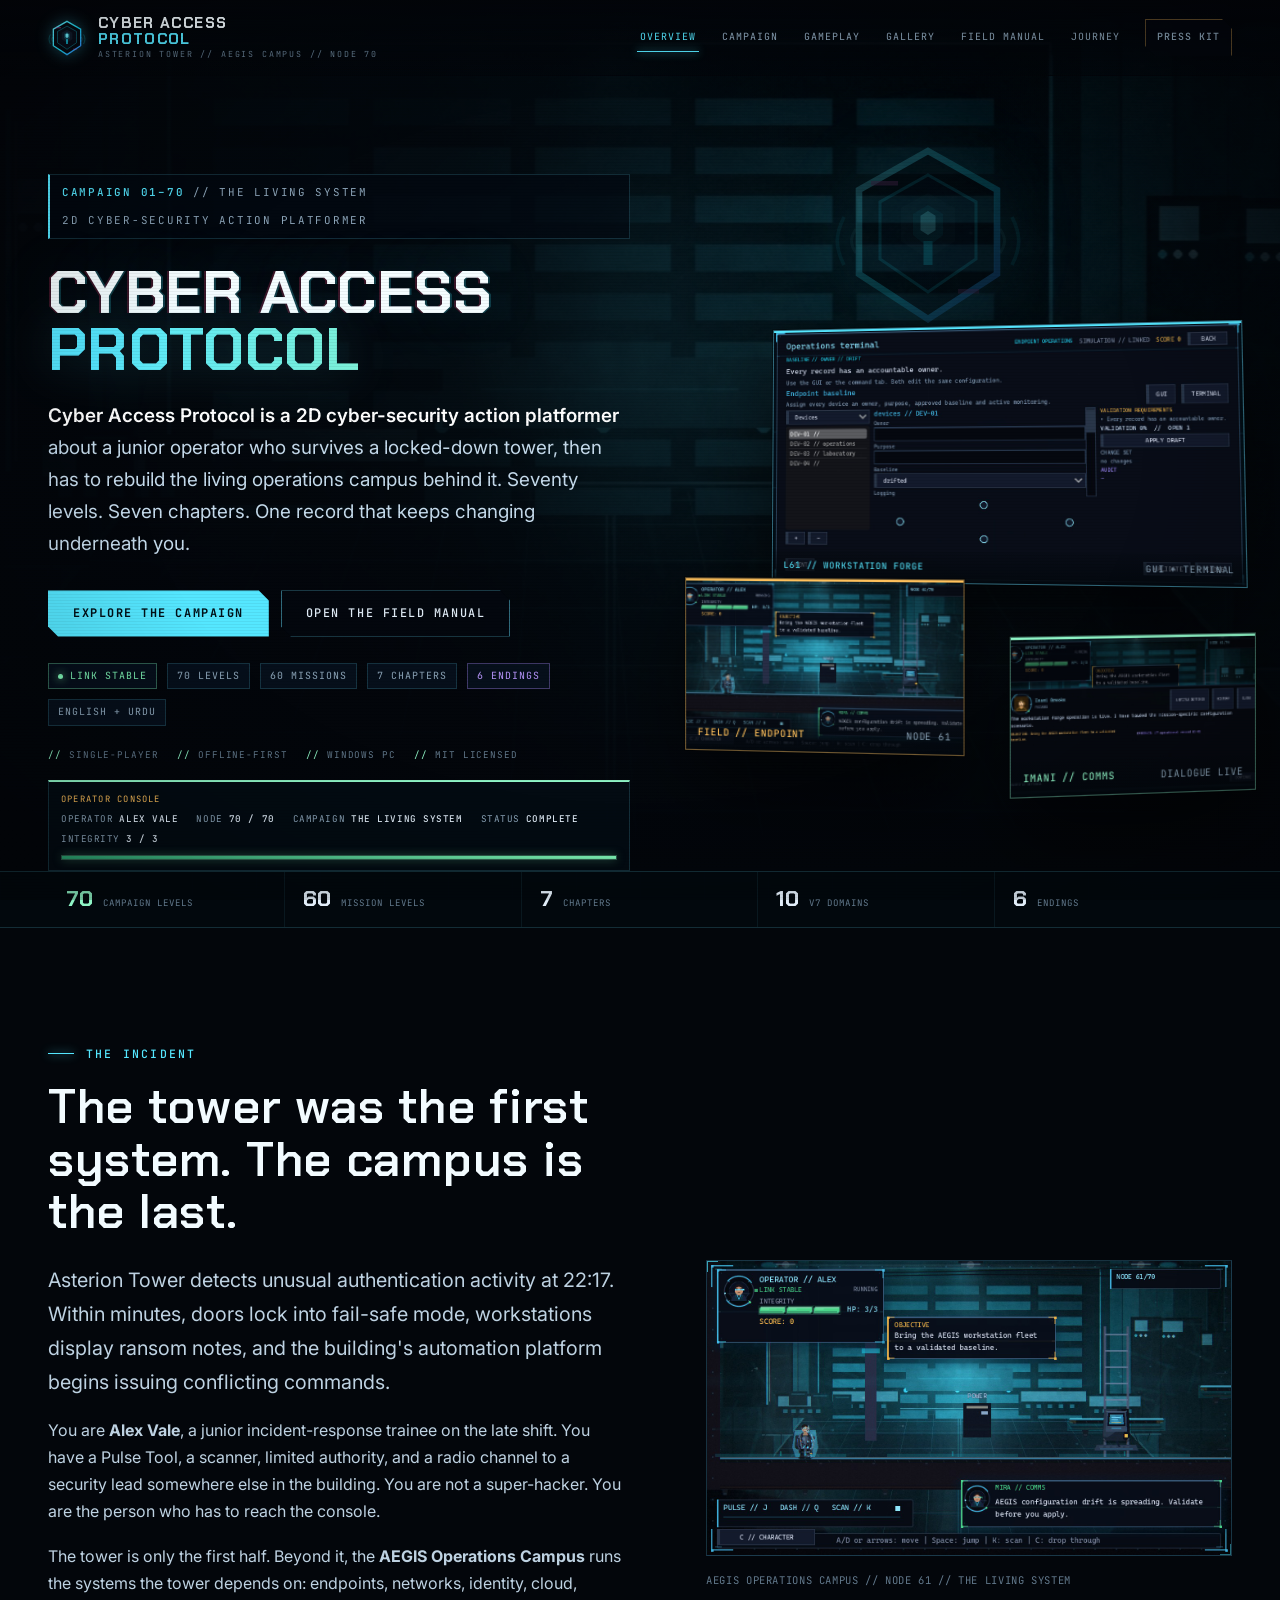
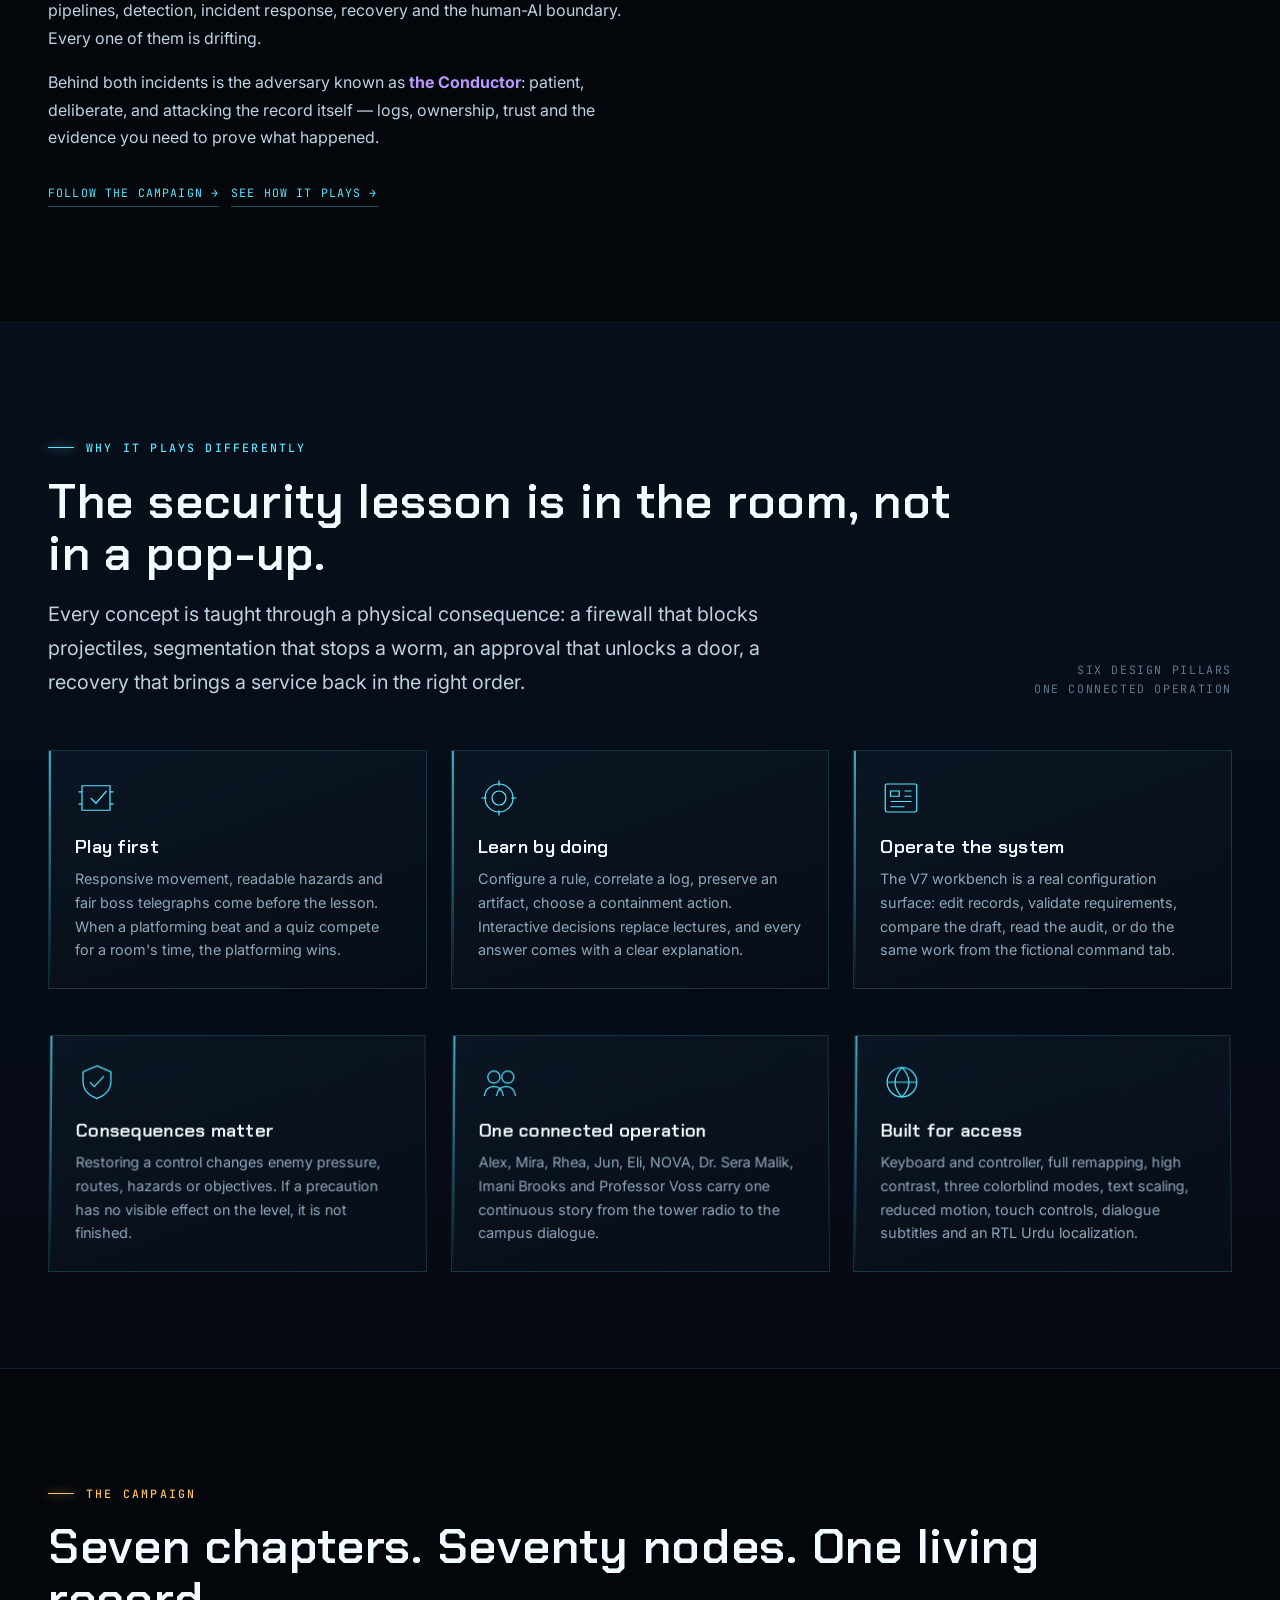
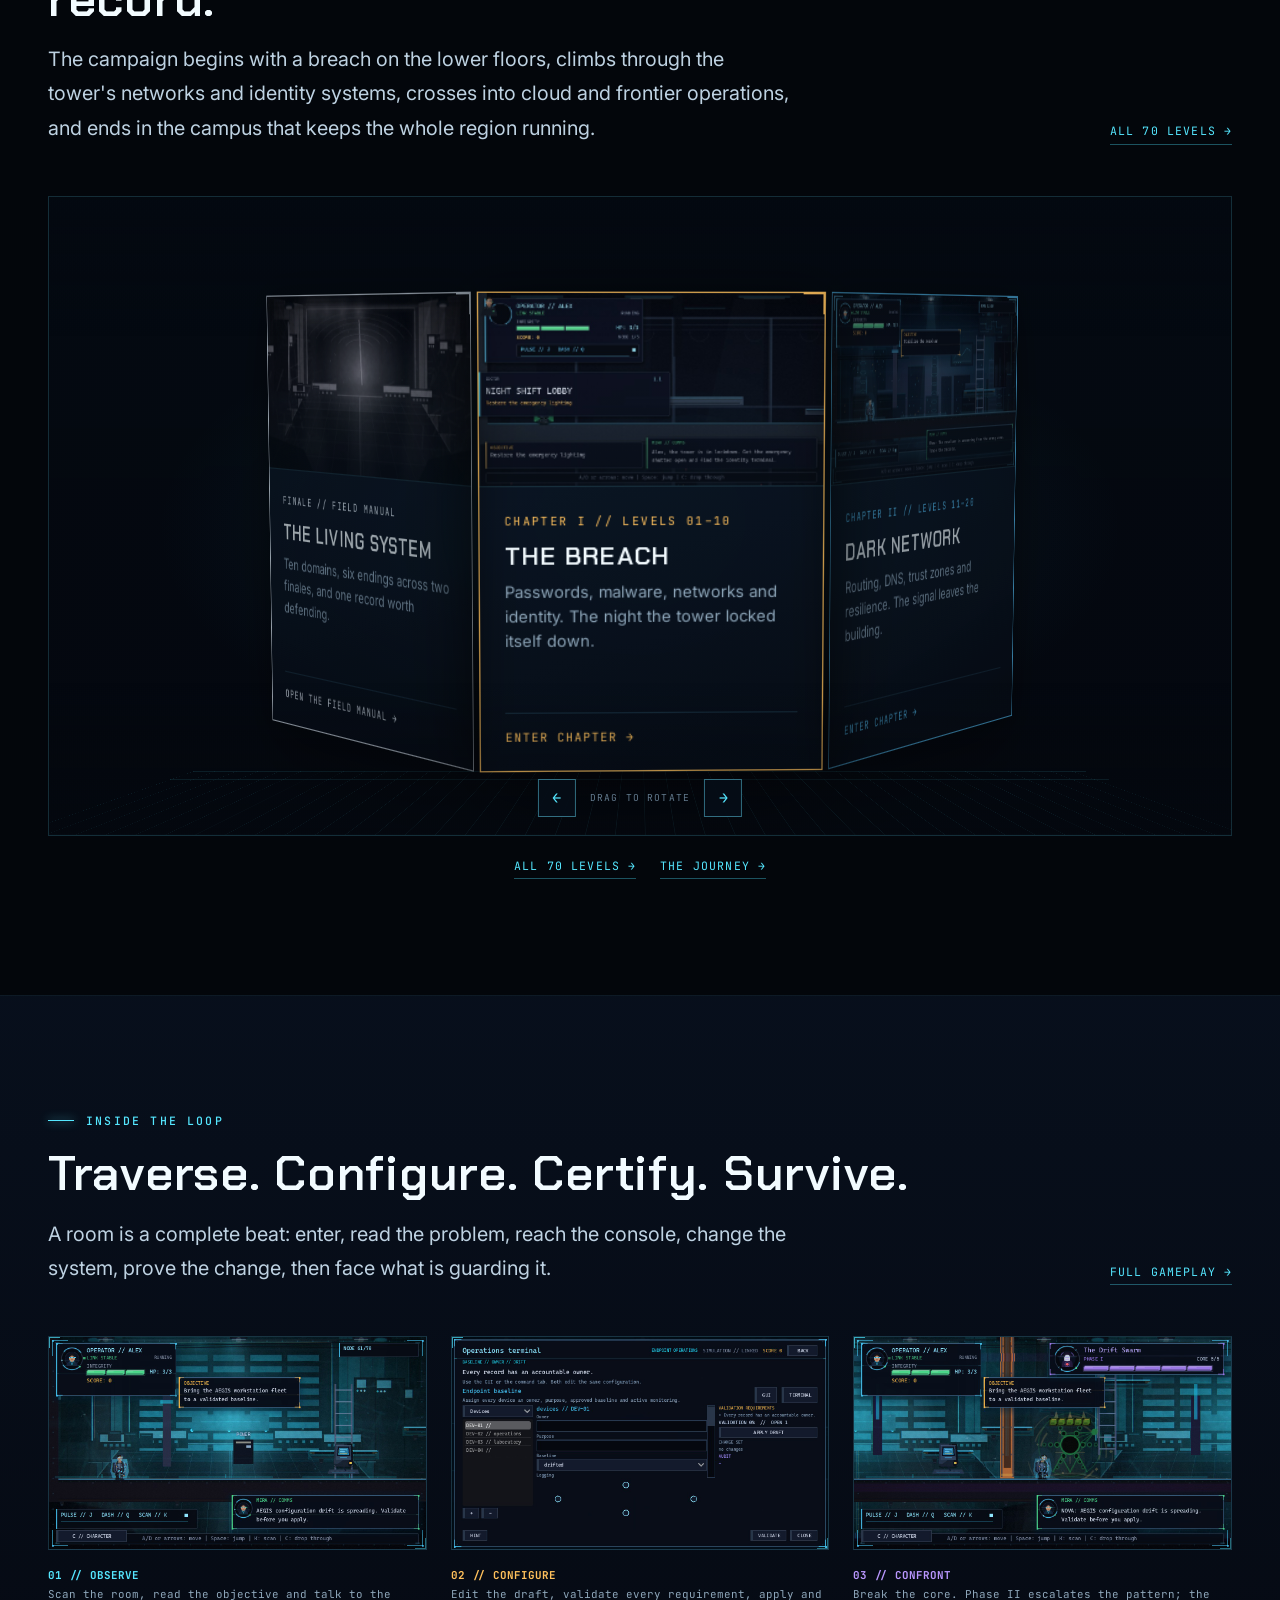
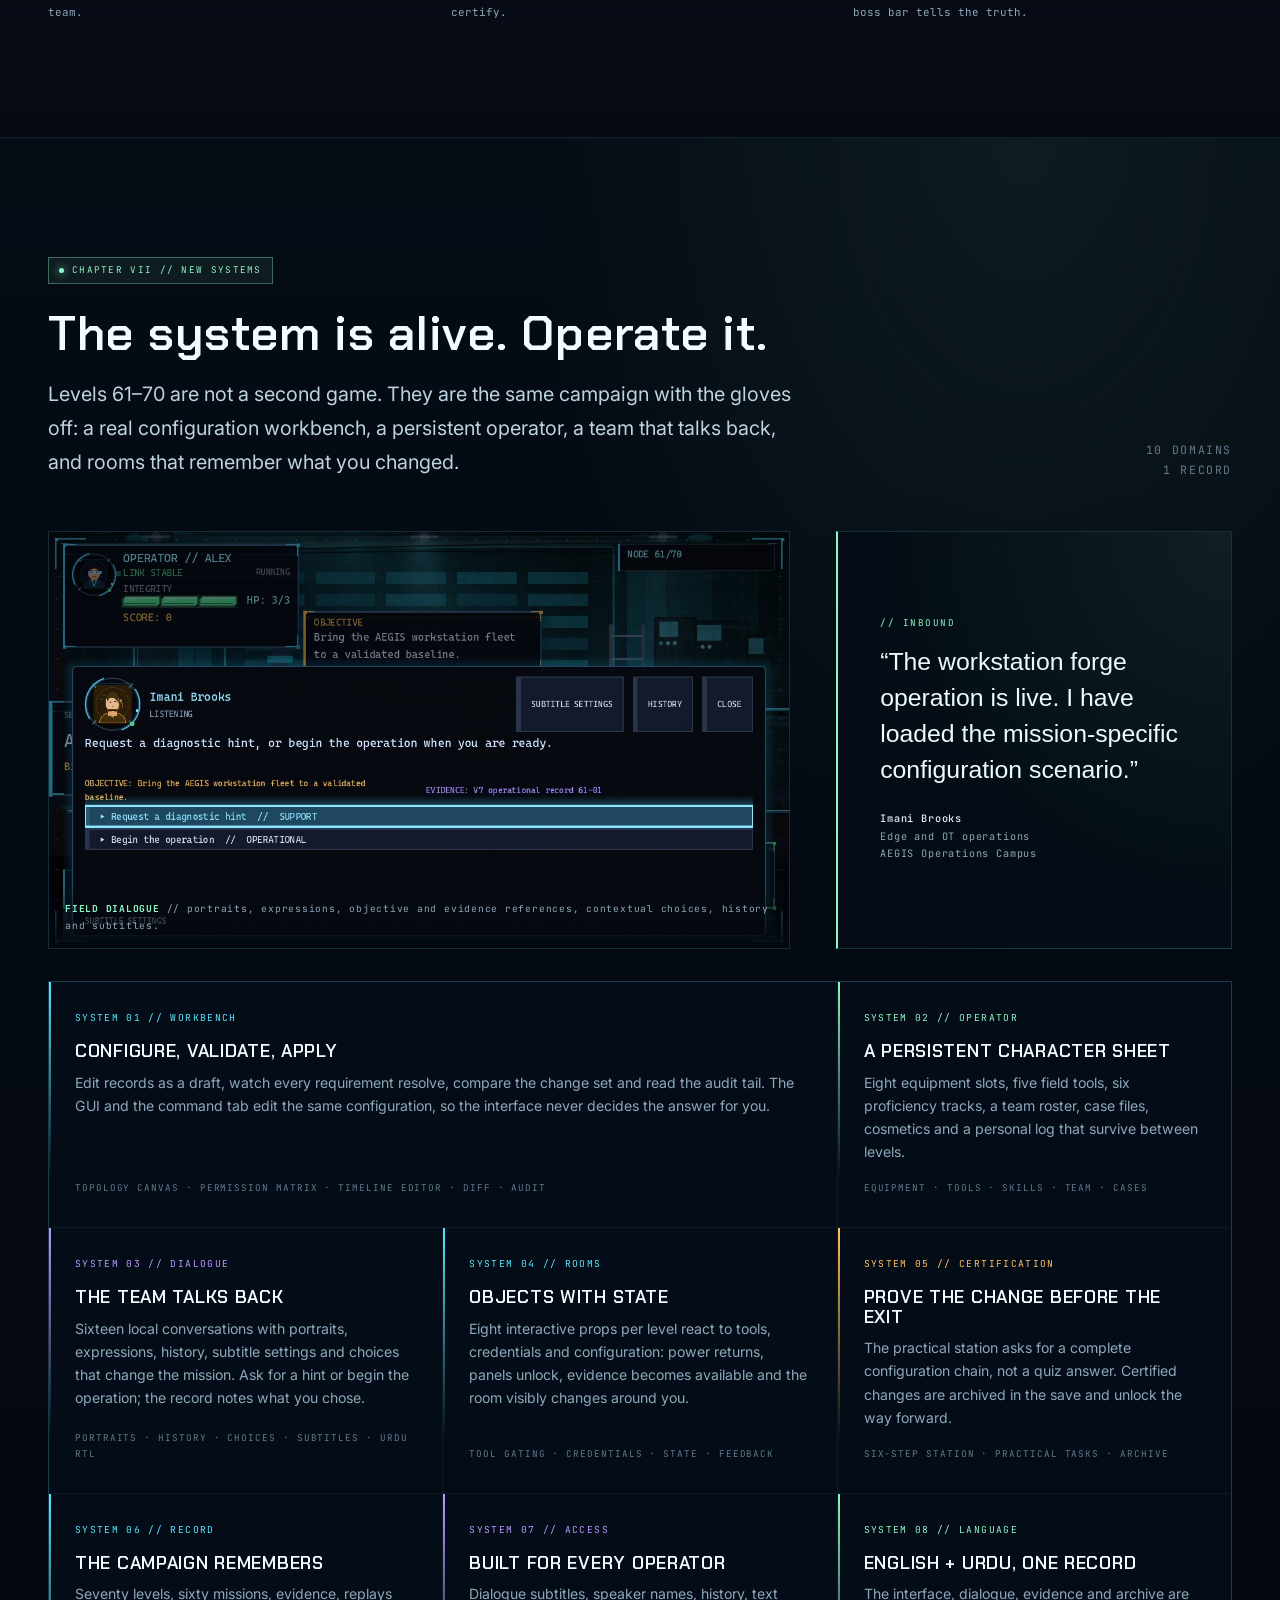
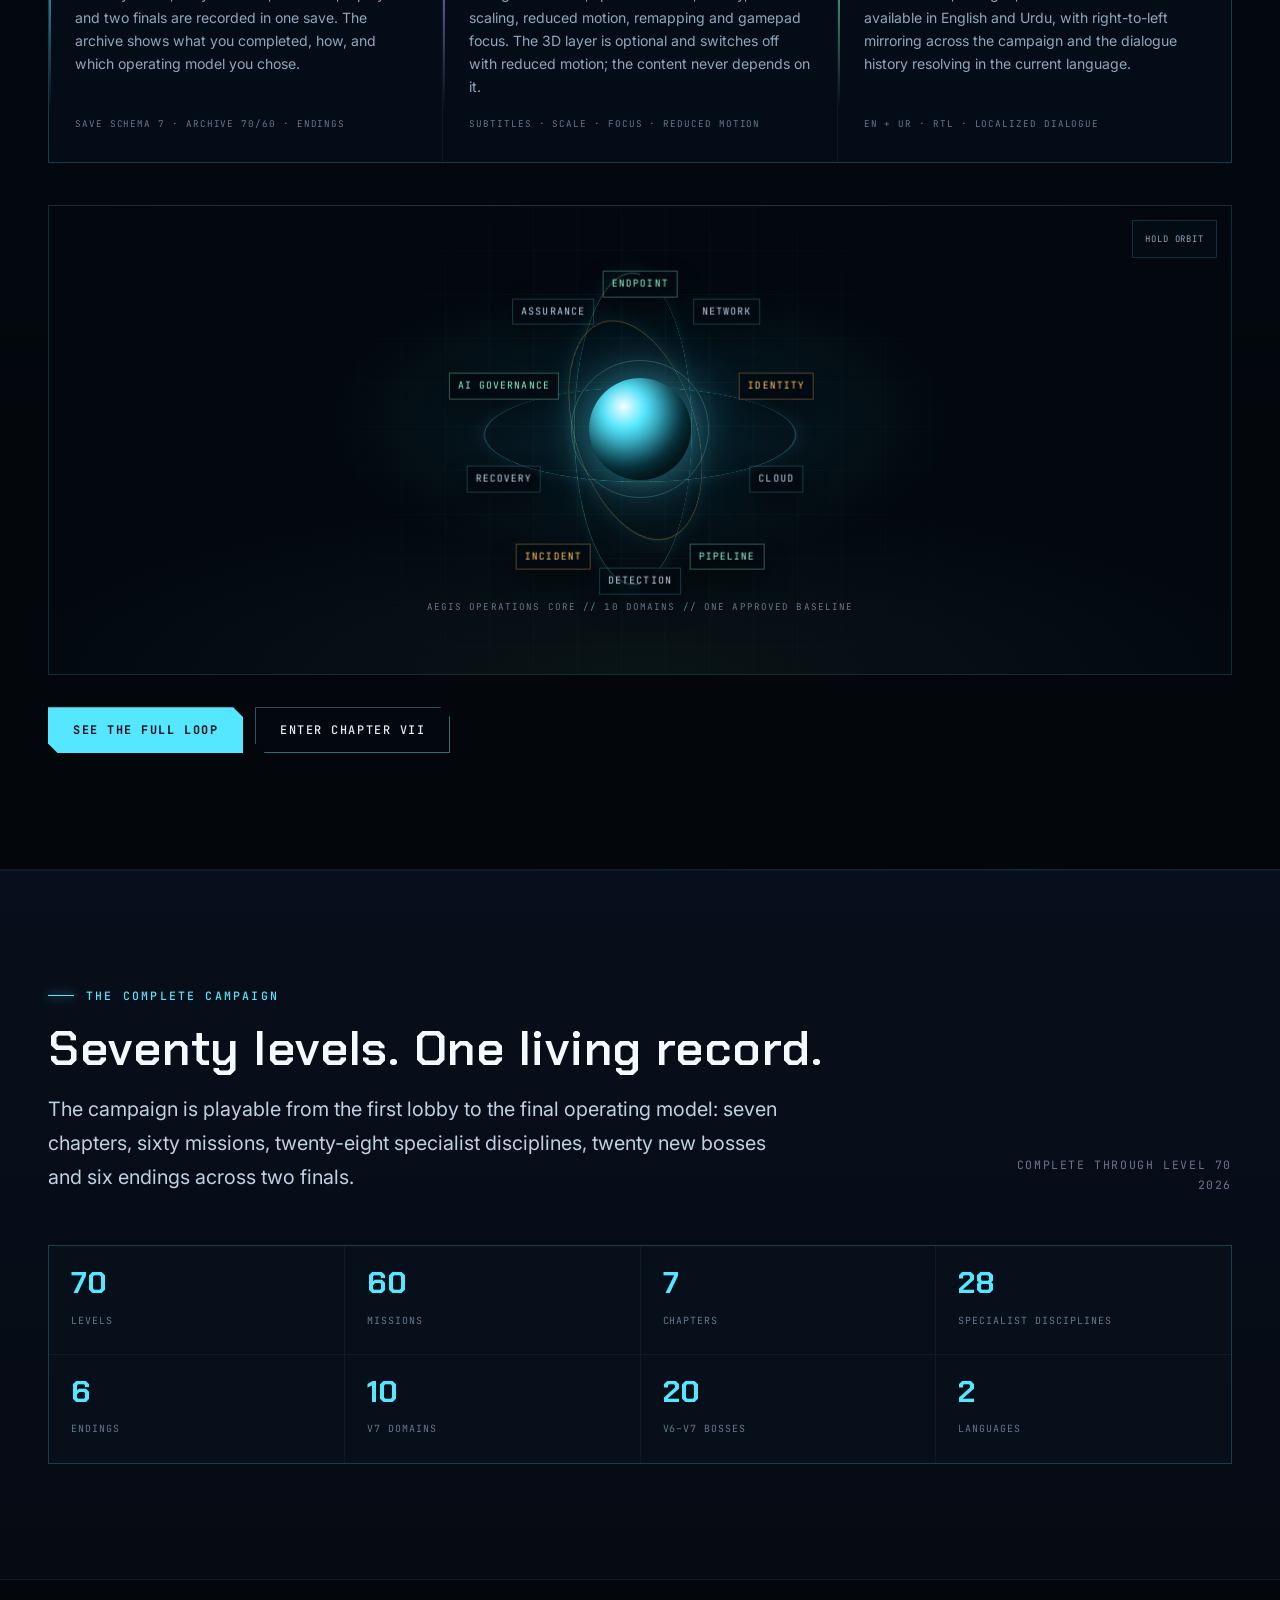
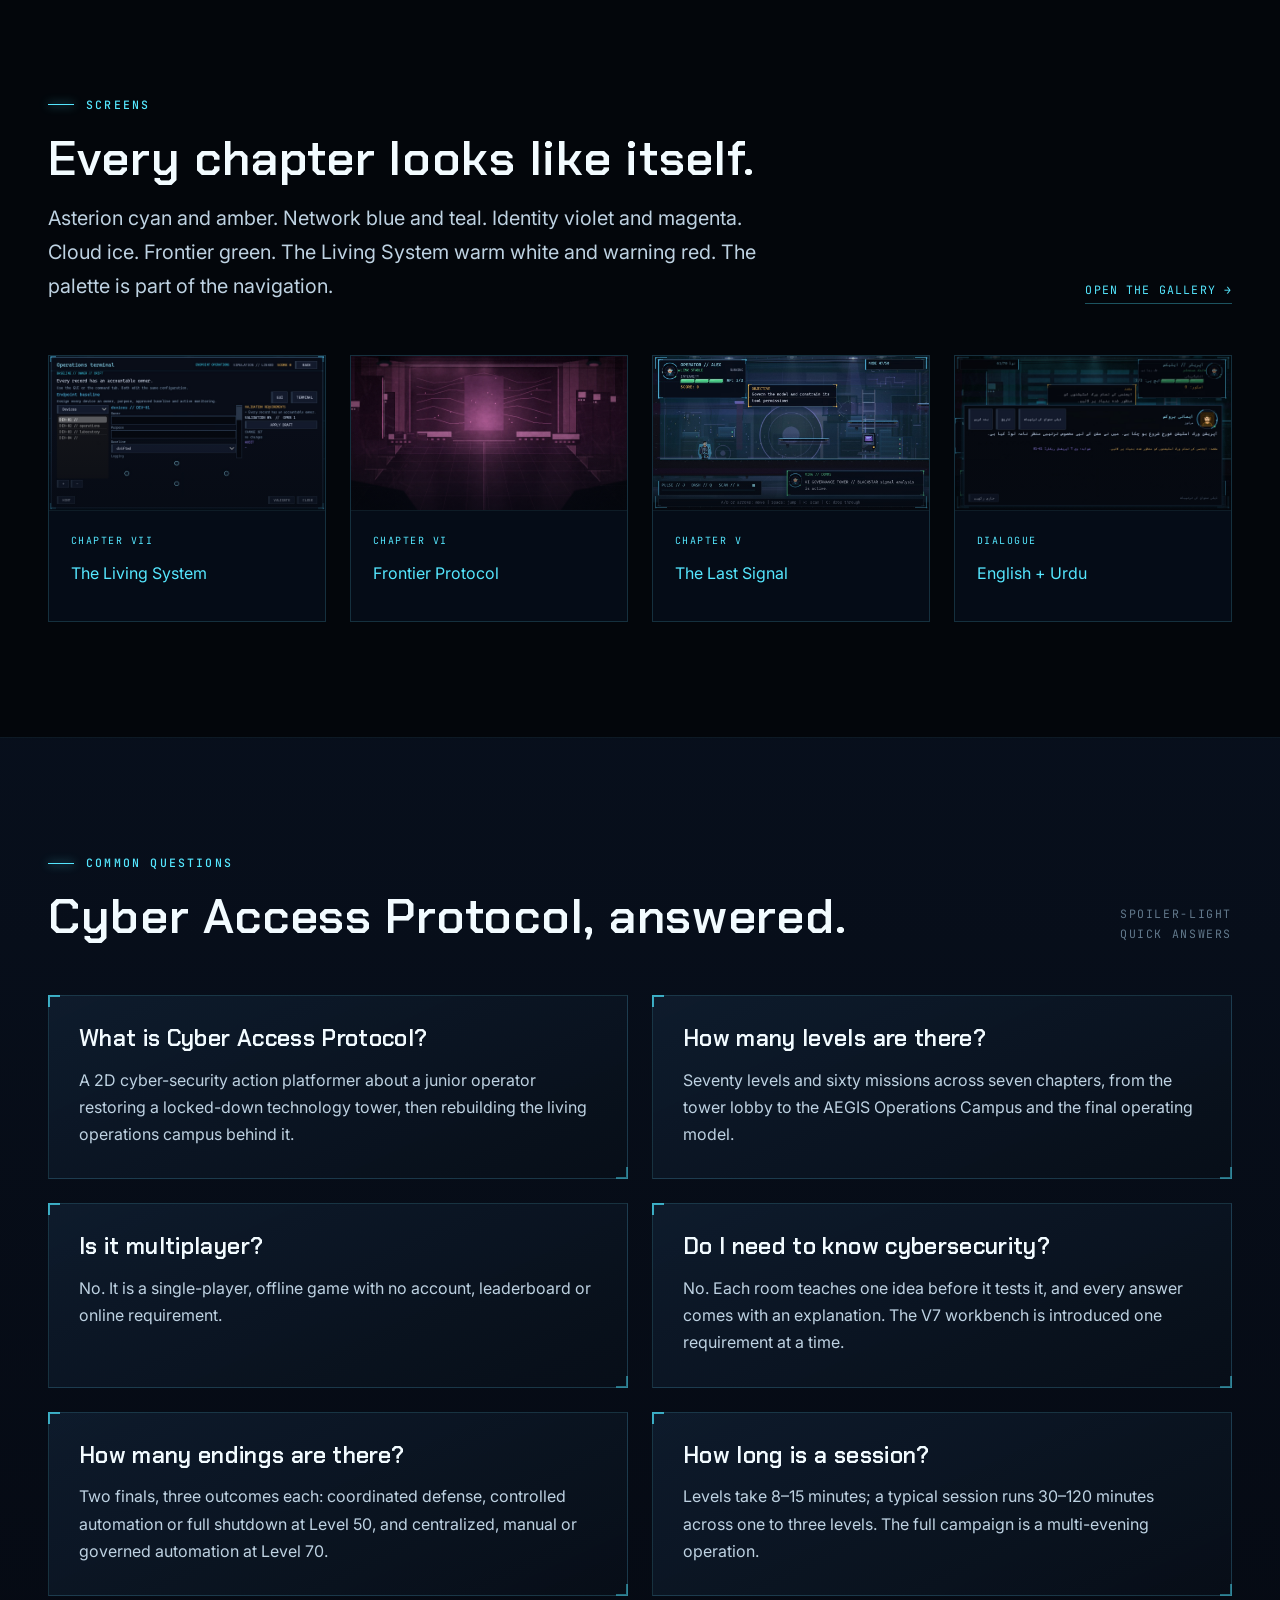
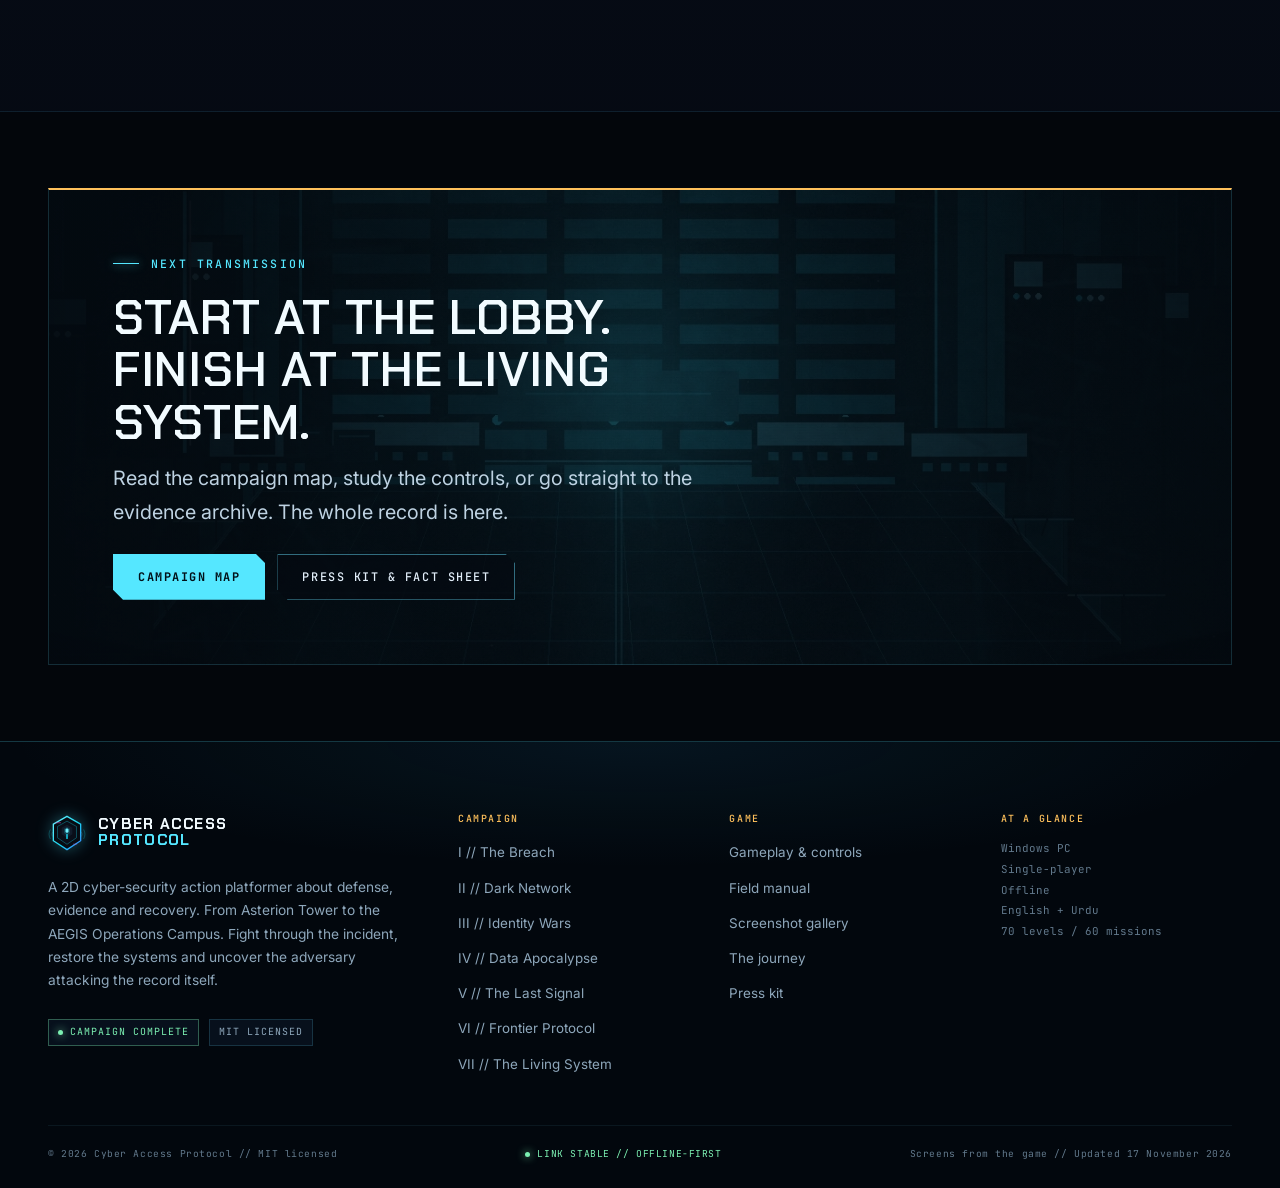
==== commit 12b48720: "Add texture import configurations for various assets - Created import configuration for workbench-ev" ====
--- a/index.html
+++ b/index.html
@@ -4,14 +4,14 @@
   <meta charset="utf-8">
   <meta name="viewport" content="width=device-width, initial-scale=1">
   <title>Cyber Access Protocol — A Security Response Platformer</title>
-  <meta name="description" content="Cyber Access Protocol is a 2D cyber-security action platformer. Fight through 50 levels of Asterion Tower, restore its defenses, and uncover the Null Architect's campaign.">
-  <meta name="theme-color" content="#04070d">
+  <meta name="description" content="Cyber Access Protocol is a 2D cyber-security action platformer. Fight through 70 levels across seven chapters, from the Asterion Tower breach to the AEGIS Operations Campus.">
+  <meta name="theme-color" content="#03060b">
   <meta name="robots" content="index,follow,max-image-preview:large">
-  <meta property="og:updated_time" content="2026-11-16">
+  <meta property="og:updated_time" content="2026-11-17">
   <meta property="og:type" content="website">
   <meta property="og:title" content="Cyber Access Protocol">
-  <meta property="og:description" content="A 50-level cyberpunk security platformer set inside a locked-down technology tower.">
-  <meta property="og:image" content="assets/img/v5-art-41.jpg">
+  <meta property="og:description" content="A 70-level cyberpunk security platformer set inside a locked-down technology tower and the living campus beyond it.">
+  <meta property="og:image" content="assets/img/v7-zone-61.jpg">
   <meta property="og:site_name" content="Cyber Access Protocol">
   <meta name="twitter:card" content="summary_large_image">
   <script type="application/ld+json">
@@ -22,7 +22,7 @@
         "@type": "VideoGame",
         "@id": "#game",
         "name": "Cyber Access Protocol",
-        "description": "A 2D cyber-security action platformer about restoring a locked-down technology tower and uncovering the adversary attacking its records.",
+        "description": "A 2D cyber-security action platformer about restoring a locked-down technology tower, then rebuilding a living operations campus and uncovering the adversary attacking the record itself.",
         "genre": ["Platformer", "Action-adventure", "Puzzle"],
         "gamePlatform": ["Windows PC"],
         "operatingSystem": "Windows",
@@ -30,7 +30,7 @@
         "playMode": "SinglePlayer",
         "numberOfPlayers": { "@type": "QuantitativeValue", "minValue": 1, "maxValue": 1 },
         "inLanguage": ["en", "ur"],
-        "dateModified": "2026-11-16",
+        "dateModified": "2026-11-17",
         "publisher": { "@type": "Organization", "name": "Cyber Access Protocol" }
       },
       {
@@ -53,8 +53,8 @@
   <link rel="preconnect" href="https://fonts.googleapis.com">
   <link rel="preconnect" href="https://fonts.gstatic.com" crossorigin>
   <link href="https://fonts.googleapis.com/css2?family=Chakra+Petch:wght@500;600;700&family=Inter:wght@400;500;600&family=JetBrains+Mono:wght@400;500;700&display=swap" rel="stylesheet">
-  <link rel="stylesheet" href="assets/css/site.css?v=5.0.4">
-  <link rel="stylesheet" href="assets/css/3d.css?v=1.2.1">
+  <link rel="stylesheet" href="assets/css/site.css?v=6.0.0">
+  <link rel="stylesheet" href="assets/css/3d.css?v=2.0.0">
   <script>document.documentElement.classList.add('js');if(!window.matchMedia('(prefers-reduced-motion: reduce)').matches)document.documentElement.classList.add('has-3d');</script>
 </head>
 <body>
@@ -67,7 +67,7 @@
         <span class="brand__text">
           <span class="brand__name">Cyber Access</span>
           <span class="brand__name brand__name--accent">Protocol</span>
-          <span class="brand__sub">Asterion Tower // The Last Signal</span>
+          <span class="brand__sub">Asterion Tower // AEGIS Campus // Node 70</span>
         </span>
       </a>
       <button class="nav-toggle" type="button" aria-expanded="false" aria-controls="site-nav" aria-label="Toggle navigation"><span></span></button>
@@ -88,15 +88,15 @@
     <!-- ================================================================== -->
     <!-- Hero                                                               -->
     <!-- ================================================================== -->
-    <section class="hero" aria-labelledby="hero-title">
+    <section class="hero hero--living" aria-labelledby="hero-title">
       <div class="hero__media">
-        <img src="assets/img/plate-41.webp" alt="A dark intelligence exchange inside Asterion Tower, lit by a circular holographic table." width="1280" height="720" fetchpriority="high">
+        <img src="assets/img/plate-61.webp" alt="The AEGIS Operations Campus workstation forge, lit by cyan server banks." width="1280" height="720" fetchpriority="high">
       </div>
       <img class="hero__sigil" src="assets/brand/logo_mark.svg" alt="" aria-hidden="true">
       <div class="container hero__inner">
         <div class="hero__content">
           <div class="hero__eyebrow">
-            <span><strong>Incident 22:17</strong> // Asterion Tower</span>
+            <span><strong>Campaign 01–70</strong> // The Living System</span>
             <span>2D cyber-security action platformer</span>
           </div>
           <h1 class="hero__title" id="hero-title">
@@ -105,9 +105,9 @@
           </h1>
           <p class="hero__tagline">
             <strong>Cyber Access Protocol is a 2D cyber-security action platformer</strong>
-            about a junior operator trapped in a locked-down technology tower. Fight through
-            fifty nodes of hostile automation, restore the systems and uncover the adversary
-            attacking the record itself.
+            about a junior operator who survives a locked-down tower, then has to rebuild the
+            living operations campus behind it. Seventy levels. Seven chapters. One record
+            that keeps changing underneath you.
           </p>
           <div class="btn-row">
             <a class="btn btn--primary" href="campaign.html">Explore the campaign</a>
@@ -115,50 +115,51 @@
           </div>
           <div class="hero__meta">
             <span class="chip chip--live">Link stable</span>
-            <span class="chip">50 levels</span>
-            <span class="chip">40 missions</span>
-            <span class="chip">Single-player</span>
-            <span class="chip">Offline-first</span>
+            <span class="chip">70 levels</span>
+            <span class="chip">60 missions</span>
+            <span class="chip">7 chapters</span>
+            <span class="chip chip--violet">6 endings</span>
             <span class="chip">English + Urdu</span>
           </div>
-        </div>
-
-        <aside class="hero__hud" aria-label="Campaign status">
-          <div class="hud-title">Operator console</div>
-          <div class="hud-row"><span>OPERATOR</span><b>ALEX VALE</b></div>
-          <div class="hud-row"><span>NODE</span><b>41 / 50</b></div>
-          <div class="hud-row"><span>CAMPAIGN</span><b>THE LAST SIGNAL</b></div>
-          <div class="hud-row"><span>STATUS</span><b>COMPLETE</b></div>
-          <div class="hud-row"><span>INTEGRITY</span><b>3 / 3</b></div>
-          <div class="hud-bar" aria-hidden="true"><span></span></div>
-        </aside>
-      </div>
-      <span class="scroll-cue" aria-hidden="true">Scroll to decrypt</span>
-    </section>
-
-    <!-- ================================================================== -->
-    <!-- Stat strip                                                         -->
-    <!-- ================================================================== -->
-    <section class="section section--tight section--panel" aria-label="At a glance">
-      <div class="container">
-        <div class="stats reveal">
-          <div class="stat">
-            <span class="stat__value">50</span>
-            <span class="stat__label">Campaign levels</span>
-          </div>
-          <div class="stat">
-            <span class="stat__value">40</span>
-            <span class="stat__label">Mission levels</span>
-          </div>
-          <div class="stat">
-            <span class="stat__value">5</span>
-            <span class="stat__label">Campaign chapters</span>
-          </div>
-          <div class="stat">
-            <span class="stat__value">3</span>
-            <span class="stat__label">Endings to choose</span>
-          </div>
-        </div>
+          <div class="hero__verdict">
+            <span>Single-player</span><span>Offline-first</span><span>Windows PC</span><span>MIT licensed</span>
+          </div>
+          <aside class="hero__hud" aria-label="Campaign status">
+            <div class="hud-title">Operator console</div>
+            <div class="hud-row"><span>OPERATOR</span><b>ALEX VALE</b></div>
+            <div class="hud-row"><span>NODE</span><b>70 / 70</b></div>
+            <div class="hud-row"><span>CAMPAIGN</span><b>THE LIVING SYSTEM</b></div>
+            <div class="hud-row"><span>STATUS</span><b>COMPLETE</b></div>
+            <div class="hud-row"><span>INTEGRITY</span><b>3 / 3</b></div>
+            <div class="hud-bar" aria-hidden="true"><span></span></div>
+          </aside>
+        </div>
+
+        <div class="hero__stack" aria-label="Screens from The Living System">
+          <figure class="hero-frame hero-frame--main">
+            <img src="assets/img/v7-terminal-61.jpg" alt="The V7 configuration workbench: device records, validation requirements and a draft apply panel." width="1280" height="720" fetchpriority="high">
+            <figcaption class="hero-frame__label"><b>L61 // WORKSTATION FORGE</b><span>GUI + terminal</span></figcaption>
+          </figure>
+          <figure class="hero-frame hero-frame--pip">
+            <img src="assets/img/v7-mission-61.jpg" alt="Alex Vale in the workstation forge, with the mission objective and a radio call from Mira." width="1280" height="720" loading="lazy">
+            <figcaption class="hero-frame__label"><b>FIELD // ENDPOINT</b><span>Node 61</span></figcaption>
+          </figure>
+          <figure class="hero-frame hero-frame--pip2">
+            <img src="assets/img/v7-dialogue-61.jpg" alt="Imani Brooks speaks to Alex in the V7 dialogue interface, with a portrait and evidence reference." width="1280" height="720" loading="lazy">
+            <figcaption class="hero-frame__label"><b>IMANI // COMMS</b><span>Dialogue live</span></figcaption>
+          </figure>
+        </div>
+      </div>
+    </section>
+
+    <!-- Signal strip -->
+    <section class="signal-strip" aria-label="The campaign at a glance">
+      <div class="container signal-strip__inner">
+        <div class="signal-strip__cell signal-strip__cell--live"><b>70</b><span>Campaign levels</span></div>
+        <div class="signal-strip__cell"><b>60</b><span>Mission levels</span></div>
+        <div class="signal-strip__cell"><b>7</b><span>Chapters</span></div>
+        <div class="signal-strip__cell"><b>10</b><span>V7 domains</span></div>
+        <div class="signal-strip__cell"><b>6</b><span>Endings</span></div>
       </div>
     </section>
 
@@ -170,42 +171,43 @@
         <div class="split">
           <div class="reveal">
             <div class="eyebrow">The incident</div>
-            <h2 id="incident-title">At 22:17, the tower started contradicting itself.</h2>
+            <h2 id="incident-title">The tower was the first system. The campus is the last.</h2>
             <div class="stack mt-3">
               <p class="lead">
-                Asterion Tower detects unusual authentication activity. Within minutes,
-                doors lock into fail-safe mode, workstations display ransom notes, and the
-                building's automation platform begins issuing conflicting commands.
+                Asterion Tower detects unusual authentication activity at 22:17. Within
+                minutes, doors lock into fail-safe mode, workstations display ransom notes,
+                and the building's automation platform begins issuing conflicting commands.
               </p>
               <p>
                 You are <strong>Alex Vale</strong>, a junior incident-response trainee on the
-                late shift. You are not a super-hacker. You have a Pulse Tool, a scanner,
-                limited authority, and a radio channel to a security lead who is somewhere
-                else in the building.
+                late shift. You have a Pulse Tool, a scanner, limited authority, and a radio
+                channel to a security lead somewhere else in the building. You are not a
+                super-hacker. You are the person who has to reach the console.
               </p>
               <p>
-                To get out — and to get everyone else out — you will have to move through the
-                tower physically, reach its systems, investigate what is actually happening,
-                and make defensive decisions whose consequences change the rooms around you.
+                The tower is only the first half. Beyond it, the <strong>AEGIS Operations
+                Campus</strong> runs the systems the tower depends on: endpoints, networks,
+                identity, cloud, pipelines, detection, incident response, recovery and the
+                human-AI boundary. Every one of them is drifting.
               </p>
               <p>
-                Behind the incident is an adversary known only as <strong class="violet">the Null
-                Architect</strong>: patient, deliberate, and attacking the record itself —
-                logs, ownership and trust.
+                Behind both incidents is the adversary known as <strong class="violet">the
+                Conductor</strong>: patient, deliberate, and attacking the record itself —
+                logs, ownership, trust and the evidence you need to prove what happened.
               </p>
             </div>
             <div class="btn-row mt-4">
               <a class="text-link" href="campaign.html">Follow the campaign</a>
-              <a class="text-link" href="field-manual.html">Read The Last Signal field manual</a>
+              <a class="text-link" href="gameplay.html">See how it plays</a>
             </div>
           </div>
 
           <figure class="reveal">
             <div class="panel" style="padding:0;overflow:hidden;">
-              <img src="assets/img/menu.jpg" alt="The Cyber Access Protocol main menu: New Game, Continue and Quit over a holographic operator and the Asterion skyline." width="1280" height="720" loading="lazy">
+              <img src="assets/img/v7-mission-61.jpg" alt="Alex Vale stands in the workstation forge while Mira warns that AEGIS configuration drift is spreading." width="1280" height="720" loading="lazy">
             </div>
             <figcaption class="mono dim mt-2" style="font-size:.66rem;letter-spacing:.06em;">
-              ASTERION TOWER // LOCAL NODE 03 // ONE CAMPAIGN, LEVELS 1–50
+              AEGIS OPERATIONS CAMPUS // NODE 61 // THE LIVING SYSTEM
             </figcaption>
           </figure>
         </div>
@@ -223,11 +225,11 @@
             <h2 id="features-title">The security lesson is in the room, not in a pop-up.</h2>
             <p class="lead mt-2">
               Every concept is taught through a physical consequence: a firewall that blocks
-              projectiles, segmentation that stops a worm, monitoring that reveals an
-              invisible path, a backup that makes recovery possible.
+              projectiles, segmentation that stops a worm, an approval that unlocks a door,
+              a recovery that brings a service back in the right order.
             </p>
           </div>
-          <div class="section-head__aside">Six design pillars<br>One connected building</div>
+          <div class="section-head__aside">Six design pillars<br>One connected operation</div>
         </div>
 
         <div class="grid cols-3">
@@ -247,6 +249,13 @@
           </article>
           <article class="feature reveal">
             <div class="feature__icon" aria-hidden="true">
+              <svg viewBox="0 0 48 48" fill="none" stroke="currentColor" stroke-width="1.4"><rect x="6" y="8" width="36" height="32" rx="2"/><path d="M12 16h10v6H12zM28 16h8M28 22h8M12 28h24M12 34h16"/></svg>
+            </div>
+            <h3>Operate the system</h3>
+            <p>The V7 workbench is a real configuration surface: edit records, validate requirements, compare the draft, read the audit, or do the same work from the fictional command tab.</p>
+          </article>
+          <article class="feature reveal">
+            <div class="feature__icon" aria-hidden="true">
               <svg viewBox="0 0 48 48" fill="none" stroke="currentColor" stroke-width="1.4"><path d="M24 5l16 7v11c0 10-7 17-16 20-9-3-16-10-16-20V12z"/><path d="M16 24l5 5 11-12"/></svg>
             </div>
             <h3>Consequences matter</h3>
@@ -254,24 +263,17 @@
           </article>
           <article class="feature reveal">
             <div class="feature__icon" aria-hidden="true">
-              <svg viewBox="0 0 48 48" fill="none" stroke="currentColor" stroke-width="1.4"><path d="M24 4l18 10v20L24 44 6 34V14z"/><path d="M6 14l18 10 18-10M24 24v20"/></svg>
-            </div>
-            <h3>One connected tower</h3>
-            <p>Lobbies, offices, NOCs, server halls, vaults and rooftops are stages in a single incident — not unrelated quiz screens. Corridors, lifts and service shafts connect them.</p>
-          </article>
-          <article class="feature reveal">
-            <div class="feature__icon" aria-hidden="true">
-              <svg viewBox="0 0 48 48" fill="none" stroke="currentColor" stroke-width="1.4"><rect x="6" y="10" width="36" height="28" rx="2"/><path d="M14 18h8v12h-8zM28 18h8M28 24h8M28 30h5"/></svg>
-            </div>
-            <h3>Built for access</h3>
-            <p>Keyboard and controller, full remapping, high contrast, three colorblind modes, 115% text scaling, reduced motion, touch controls and an RTL Urdu localization.</p>
+              <svg viewBox="0 0 48 48" fill="none" stroke="currentColor" stroke-width="1.4"><circle cx="17" cy="18" r="7"/><circle cx="33" cy="18" r="7"/><path d="M6 40c1-7 5-11 11-11s10 4 11 11M20 40c1-7 5-11 11-11s10 4 11 11"/></svg>
+            </div>
+            <h3>One connected operation</h3>
+            <p>Alex, Mira, Rhea, Jun, Eli, NOVA, Dr. Sera Malik, Imani Brooks and Professor Voss carry one continuous story from the tower radio to the campus dialogue.</p>
           </article>
           <article class="feature reveal">
             <div class="feature__icon" aria-hidden="true">
               <svg viewBox="0 0 48 48" fill="none" stroke="currentColor" stroke-width="1.4"><circle cx="24" cy="24" r="17"/><path d="M7 24h34M24 7c5 5 8 11 8 17s-3 12-8 17c-5-5-8-11-8-17s3-12 8-17z"/></svg>
             </div>
-            <h3>Offline by design</h3>
-            <p>No account, no live service, no leaderboards, no telemetry dependency. The campaign, saves, settings and archive live on your machine.</p>
+            <h3>Built for access</h3>
+            <p>Keyboard and controller, full remapping, high contrast, three colorblind modes, text scaling, reduced motion, touch controls, dialogue subtitles and an RTL Urdu localization.</p>
           </article>
         </div>
       </div>
@@ -285,20 +287,20 @@
         <div class="section-head reveal">
           <div>
             <div class="eyebrow eyebrow--amber">The campaign</div>
-            <h2 id="chapters-title">Five chapters. Fifty nodes. One incident.</h2>
+            <h2 id="chapters-title">Seven chapters. Seventy nodes. One living record.</h2>
             <p class="lead mt-2">
-              The campaign begins with a breach on the lower floors and climbs toward the
-              city core. Each chapter introduces a new security discipline, a new palette and a
-              new family of bosses.
+              The campaign begins with a breach on the lower floors, climbs through the
+              tower's networks and identity systems, crosses into cloud and frontier
+              operations, and ends in the campus that keeps the whole region running.
             </p>
           </div>
-          <div class="section-head__aside"><a class="text-link" href="campaign.html">All 50 levels</a></div>
+          <div class="section-head__aside"><a class="text-link" href="campaign.html">All 70 levels</a></div>
         </div>
 
         <div class="deck-stage reveal" data-deck role="region" aria-label="3D chapter deck">
           <div class="deck-glow" aria-hidden="true"></div>
           <div class="deck" data-deck-ring>
-            <a class="deck-card" style="--i:0;--accent:#ffb648" href="campaign.html#chapter-1">
+            <a class="deck-card" style="--i:0;--accent:#ffc15c" href="campaign.html#chapter-1">
               <div class="deck-card__media"><img src="assets/img/level-01.jpg" alt="The Level 1 lobby of Asterion Tower." width="960" height="540" loading="lazy"></div>
               <div class="deck-card__body">
                 <span class="deck-card__num">Chapter I // Levels 01–10</span>
@@ -307,7 +309,7 @@
                 <span class="deck-card__link">Enter chapter →</span>
               </div>
             </a>
-            <a class="deck-card" style="--i:1;--accent:#38bdf8" href="campaign.html#chapter-2">
+            <a class="deck-card" style="--i:1;--accent:#56c7ff" href="campaign.html#chapter-2">
               <div class="deck-card__media"><img src="assets/img/level-12.jpg" alt="A dark network operations floor from Level 12." width="960" height="540" loading="lazy"></div>
               <div class="deck-card__body">
                 <span class="deck-card__num">Chapter II // Levels 11–20</span>
@@ -316,7 +318,7 @@
                 <span class="deck-card__link">Enter chapter →</span>
               </div>
             </a>
-            <a class="deck-card" style="--i:2;--accent:#b18cff" href="campaign.html#chapter-3">
+            <a class="deck-card" style="--i:2;--accent:#b997ff" href="campaign.html#chapter-3">
               <div class="deck-card__media"><img src="assets/img/level-23.jpg" alt="An identity operations hall from Level 23." width="960" height="540" loading="lazy"></div>
               <div class="deck-card__body">
                 <span class="deck-card__num">Chapter III // Levels 21–30</span>
@@ -325,7 +327,7 @@
                 <span class="deck-card__link">Enter chapter →</span>
               </div>
             </a>
-            <a class="deck-card" style="--i:3;--accent:#67e8f9" href="campaign.html#chapter-4">
+            <a class="deck-card" style="--i:3;--accent:#8be9ff" href="campaign.html#chapter-4">
               <div class="deck-card__media"><img src="assets/img/level-34.jpg" alt="A cloud container platform from Level 34." width="960" height="540" loading="lazy"></div>
               <div class="deck-card__body">
                 <span class="deck-card__num">Chapter IV // Levels 31–40</span>
@@ -339,16 +341,34 @@
               <div class="deck-card__body">
                 <span class="deck-card__num">Chapter V // Levels 41–50</span>
                 <h3>The Last Signal</h3>
-                <p>Intelligence, forensics, AI and command. One adversary, three endings.</p>
+                <p>Intelligence, forensics, AI and command. One adversary, three tower epilogues.</p>
                 <span class="deck-card__link">Enter chapter →</span>
               </div>
             </a>
-            <a class="deck-card" style="--i:5;--accent:#7cf0b2" href="field-manual.html">
-              <div class="deck-card__media"><img src="assets/img/plate-50.webp" alt="The Null Architect monolith at the city core." width="1280" height="720" loading="lazy"></div>
+            <a class="deck-card" style="--i:5;--accent:#8ff5c6" href="campaign.html#chapter-6">
+              <div class="deck-card__media"><img src="assets/img/level-55.webp" alt="The privacy engineering floor from Level 55." width="1280" height="720" loading="lazy"></div>
+              <div class="deck-card__body">
+                <span class="deck-card__num">Chapter VI // Levels 51–60</span>
+                <h3>Frontier Protocol</h3>
+                <p>Edge, OT, privacy, sovereignty and federated command. The campaign leaves the tower.</p>
+                <span class="deck-card__link">Enter chapter →</span>
+              </div>
+            </a>
+            <a class="deck-card" style="--i:6;--accent:#ffc15c" href="campaign.html#chapter-7">
+              <div class="deck-card__media"><img src="assets/img/level-61.webp" alt="The workstation forge in the AEGIS Operations Campus." width="1280" height="720" loading="lazy"></div>
+              <div class="deck-card__body">
+                <span class="deck-card__num">Chapter VII // Levels 61–70</span>
+                <h3>The Living System</h3>
+                <p>Ten operational domains, one configuration workbench and the Conductor at the core.</p>
+                <span class="deck-card__link">Enter chapter →</span>
+              </div>
+            </a>
+            <a class="deck-card" style="--i:7;--accent:#e8f4ff" href="field-manual.html">
+              <div class="deck-card__media"><img src="assets/img/plate-70.webp" alt="The white monolith at the centre of the living system." width="1280" height="720" loading="lazy"></div>
               <div class="deck-card__body">
                 <span class="deck-card__num">Finale // Field manual</span>
-                <h3>Beyond the Firewall</h3>
-                <p>Three endings, nine disciplines and one adversary. The complete final chapter.</p>
+                <h3>The Living System</h3>
+                <p>Ten domains, six endings across two finales, and one record worth defending.</p>
                 <span class="deck-card__link">Open the field manual →</span>
               </div>
             </a>
@@ -360,7 +380,7 @@
           </div>
         </div>
         <div class="deck-foot">
-          <a class="text-link" href="campaign.html">All 50 levels</a>
+          <a class="text-link" href="campaign.html">All 70 levels</a>
           <a class="text-link" href="changelog.html">The journey</a>
         </div>
         <noscript>
@@ -382,11 +402,10 @@
         <div class="section-head reveal">
           <div>
             <div class="eyebrow">Inside the loop</div>
-            <h2 id="loop-title">Traverse. Observe. Decide. Survive.</h2>
+            <h2 id="loop-title">Traverse. Configure. Certify. Survive.</h2>
             <p class="lead mt-2">
               A room is a complete beat: enter, read the problem, reach the console,
-              make a defensive decision, watch the building change, then face what is
-              guarding it.
+              change the system, prove the change, then face what is guarding it.
             </p>
           </div>
           <div class="section-head__aside"><a class="text-link" href="gameplay.html">Full gameplay</a></div>
@@ -395,23 +414,23 @@
         <div class="grid cols-3">
           <figure class="reveal">
             <div class="panel" style="padding:0;overflow:hidden;">
-              <img src="assets/img/level-01.jpg" alt="Alex Vale scans a lobby in Level 1." width="960" height="540" loading="lazy">
+              <img src="assets/img/v7-mission-61.jpg" alt="Alex Vale scans the workstation forge while the objective and radio call are on screen." width="1280" height="720" loading="lazy">
             </div>
             <figcaption class="mt-2" style="font-family:var(--font-mono);font-size:.68rem;color:var(--muted);">
-              <b class="cyan">01 // OBSERVE</b><br>Scan the room for clues, weak points and hidden routes.
+              <b class="cyan">01 // OBSERVE</b><br>Scan the room, read the objective and talk to the team.
             </figcaption>
           </figure>
           <figure class="reveal">
             <div class="panel" style="padding:0;overflow:hidden;">
-              <img src="assets/img/terminal-43.jpg" alt="A forensic console with evidence and a decision to make." width="1280" height="720" loading="lazy">
+              <img src="assets/img/v7-terminal-61.jpg" alt="The configuration workbench with device records and validation requirements." width="1280" height="720" loading="lazy">
             </div>
             <figcaption class="mt-2" style="font-family:var(--font-mono);font-size:.68rem;color:var(--muted);">
-              <b class="amber">02 // DECIDE</b><br>Work the console. Preserve evidence. Choose the proportionate control.
+              <b class="amber">02 // CONFIGURE</b><br>Edit the draft, validate every requirement, apply and certify.
             </figcaption>
           </figure>
           <figure class="reveal">
             <div class="panel" style="padding:0;overflow:hidden;">
-              <img src="assets/img/boss-49.jpg" alt="The BLACKSTAR boss encounter with a phase bar." width="1280" height="720" loading="lazy">
+              <img src="assets/img/v7-boss-61.jpg" alt="The Drift Swarm boss encounter in the workstation forge." width="1280" height="720" loading="lazy">
             </div>
             <figcaption class="mt-2" style="font-family:var(--font-mono);font-size:.68rem;color:var(--muted);">
               <b class="violet">03 // CONFRONT</b><br>Break the core. Phase II escalates the pattern; the boss bar tells the truth.
@@ -422,41 +441,112 @@
     </section>
 
     <!-- ================================================================== -->
-    <!-- V5 spotlight                                                       -->
-    <!-- ================================================================== -->
-    <section class="section" aria-labelledby="v5-title">
-      <div class="container">
-        <div class="split split--wide-left">
-          <figure class="reveal">
-            <div class="panel" style="padding:0;overflow:hidden;">
-              <img src="assets/img/art-sheet.jpg" alt="Ten original painterly environments from The Last Signal." width="1800" height="405" loading="lazy">
-            </div>
-            <figcaption class="mono dim mt-2" style="font-size:.64rem;">
-              70 ORIGINAL PAINTERLY ENVIRONMENTS // EVERY MISSION, ITS OWN WORLD
-            </figcaption>
+    <!-- V7 spotlight                                                       -->
+    <!-- ================================================================== -->
+    <section class="section section--v7" id="living-system" aria-labelledby="v7-title">
+      <div class="container">
+        <div class="section-head reveal">
+          <div>
+            <span class="badge-v7">Chapter VII // new systems</span>
+            <h2 id="v7-title" class="mt-3">The system is alive. Operate it.</h2>
+            <p class="lead mt-2">
+              Levels 61–70 are not a second game. They are the same campaign with the
+              gloves off: a real configuration workbench, a persistent operator, a team
+              that talks back, and rooms that remember what you changed.
+            </p>
+          </div>
+          <div class="section-head__aside">10 domains<br>1 record</div>
+        </div>
+
+        <div class="dialogue-showcase reveal mb-4">
+          <figure>
+            <img src="assets/img/v7-dialogue-61-choices.jpg" alt="The V7 dialogue interface showing Imani Brooks, expression, objective, evidence and two contextual choices." width="1280" height="720" loading="lazy">
+            <figcaption><b>FIELD DIALOGUE</b> // portraits, expressions, objective and evidence references, contextual choices, history and subtitles.</figcaption>
           </figure>
-          <div class="reveal">
-            <div class="eyebrow eyebrow--violet">Chapter V // The Last Signal</div>
-            <h2 id="v5-title">The tower is only the beginning.</h2>
-            <div class="stack mt-3">
-              <p class="lead">
-                Levels 41–50 push beyond individual systems. You build an intelligence
-                assessment, run a threat hunt, preserve forensic evidence, validate defenses
-                in a purple-team exercise, contain a zero-day, prove recovery — and then
-                govern the model that was never supposed to hold that much power.
-              </p>
-              <p>
-                The final campaign converges on <strong>BLACKSTAR</strong> and the
-                <strong class="violet">Null Architect</strong>. Level 50 ends in a command
-                lock with three distinct epilogues: coordinated defense, controlled
-                automation, or full shutdown.
-              </p>
-            </div>
-            <div class="btn-row mt-4">
-              <a class="btn btn--primary" href="field-manual.html">Enter the field manual</a>
-              <a class="btn btn--ghost" href="gallery.html#last-signal">See The Last Signal gallery</a>
-            </div>
-          </div>
+          <div class="quote-block">
+            <blockquote>
+              “The workstation forge operation is live. I have loaded the mission-specific
+              configuration scenario.”
+            </blockquote>
+            <footer><b>Imani Brooks</b><br>Edge and OT operations<br>AEGIS Operations Campus</footer>
+          </div>
+        </div>
+
+        <div class="system-grid reveal">
+          <article class="system-card system-card--wide">
+            <div class="system-card__index">SYSTEM 01 // WORKBENCH</div>
+            <h3>Configure, validate, apply</h3>
+            <p>Edit records as a draft, watch every requirement resolve, compare the change set and read the audit tail. The GUI and the command tab edit the same configuration, so the interface never decides the answer for you.</p>
+            <div class="system-card__tag">Topology canvas · permission matrix · timeline editor · diff · audit</div>
+          </article>
+          <article class="system-card system-card--green">
+            <div class="system-card__index">SYSTEM 02 // OPERATOR</div>
+            <h3>A persistent character sheet</h3>
+            <p>Eight equipment slots, five field tools, six proficiency tracks, a team roster, case files, cosmetics and a personal log that survive between levels.</p>
+            <div class="system-card__tag">Equipment · tools · skills · team · cases</div>
+          </article>
+          <article class="system-card system-card--violet">
+            <div class="system-card__index">SYSTEM 03 // DIALOGUE</div>
+            <h3>The team talks back</h3>
+            <p>Sixteen local conversations with portraits, expressions, history, subtitle settings and choices that change the mission. Ask for a hint or begin the operation; the record notes what you chose.</p>
+            <div class="system-card__tag">Portraits · history · choices · subtitles · Urdu RTL</div>
+          </article>
+          <article class="system-card">
+            <div class="system-card__index">SYSTEM 04 // ROOMS</div>
+            <h3>Objects with state</h3>
+            <p>Eight interactive props per level react to tools, credentials and configuration: power returns, panels unlock, evidence becomes available and the room visibly changes around you.</p>
+            <div class="system-card__tag">Tool gating · credentials · state · feedback</div>
+          </article>
+          <article class="system-card system-card--amber">
+            <div class="system-card__index">SYSTEM 05 // CERTIFICATION</div>
+            <h3>Prove the change before the exit</h3>
+            <p>The practical station asks for a complete configuration chain, not a quiz answer. Certified changes are archived in the save and unlock the way forward.</p>
+            <div class="system-card__tag">Six-step station · practical tasks · archive</div>
+          </article>
+          <article class="system-card">
+            <div class="system-card__index">SYSTEM 06 // RECORD</div>
+            <h3>The campaign remembers</h3>
+            <p>Seventy levels, sixty missions, evidence, replays and two finals are recorded in one save. The archive shows what you completed, how, and which operating model you chose.</p>
+            <div class="system-card__tag">Save schema 7 · archive 70/60 · endings</div>
+          </article>
+          <article class="system-card system-card--violet">
+            <div class="system-card__index">SYSTEM 07 // ACCESS</div>
+            <h3>Built for every operator</h3>
+            <p>Dialogue subtitles, speaker names, history, text scaling, reduced motion, remapping and gamepad focus. The 3D layer is optional and switches off with reduced motion; the content never depends on it.</p>
+            <div class="system-card__tag">Subtitles · scale · focus · reduced motion</div>
+          </article>
+          <article class="system-card system-card--green">
+            <div class="system-card__index">SYSTEM 08 // LANGUAGE</div>
+            <h3>English + Urdu, one record</h3>
+            <p>The interface, dialogue, evidence and archive are available in English and Urdu, with right-to-left mirroring across the campaign and the dialogue history resolving in the current language.</p>
+            <div class="system-card__tag">EN + UR · RTL · localized dialogue</div>
+          </article>
+        </div>
+
+        <figure class="core-stage reveal" id="aegis-core">
+          <div class="core" aria-hidden="true">
+            <span class="core__ring core__ring--x"></span>
+            <span class="core__ring core__ring--y"></span>
+            <span class="core__ring core__ring--z"></span>
+            <span class="core__sphere"></span>
+            <span class="core__label" style="--x:50%;--y:3%">ENDPOINT</span>
+            <span class="core__label" style="--x:78%;--y:12%">NETWORK</span>
+            <span class="core__label" style="--x:94%;--y:36%">IDENTITY</span>
+            <span class="core__label" style="--x:94%;--y:66%">CLOUD</span>
+            <span class="core__label" style="--x:78%;--y:91%">PIPELINE</span>
+            <span class="core__label" style="--x:50%;--y:99%">DETECTION</span>
+            <span class="core__label" style="--x:22%;--y:91%">INCIDENT</span>
+            <span class="core__label" style="--x:6%;--y:66%">RECOVERY</span>
+            <span class="core__label" style="--x:6%;--y:36%">AI GOVERNANCE</span>
+            <span class="core__label" style="--x:22%;--y:12%">ASSURANCE</span>
+          </div>
+          <figcaption>AEGIS OPERATIONS CORE // 10 DOMAINS // ONE APPROVED BASELINE</figcaption>
+          <button class="core-toggle" type="button" aria-pressed="false">Hold orbit</button>
+        </figure>
+
+        <div class="btn-row mt-4">
+          <a class="btn btn--primary" href="gameplay.html">See the full loop</a>
+          <a class="btn btn--ghost" href="campaign.html#chapter-7">Enter Chapter VII</a>
         </div>
       </div>
     </section>
@@ -469,24 +559,25 @@
         <div class="section-head reveal">
           <div>
             <div class="eyebrow">The complete campaign</div>
-            <h2 id="numbers-title">Fifty levels. One story.</h2>
+            <h2 id="numbers-title">Seventy levels. One living record.</h2>
             <p class="lead mt-2">
-              The campaign is playable from the first lobby to the final command lock: five
-              chapters, forty missions, ten security disciplines and three endings.
+              The campaign is playable from the first lobby to the final operating model:
+              seven chapters, sixty missions, twenty-eight specialist disciplines, twenty
+              new bosses and six endings across two finals.
             </p>
           </div>
-          <div class="section-head__aside">Complete through Level 50<br>2026</div>
-        </div>
-
-        <div class="stat-grid reveal">
-          <div><b>50</b><span>Levels</span></div>
-          <div><b>40</b><span>Missions</span></div>
-          <div><b>5</b><span>Chapters</span></div>
-          <div><b>10</b><span>Security disciplines</span></div>
-          <div><b>3</b><span>Endings</span></div>
-          <div><b>70</b><span>Original environments</span></div>
+          <div class="section-head__aside">Complete through Level 70<br>2026</div>
+        </div>
+
+        <div class="stat-grid stat-grid--four reveal">
+          <div><b>70</b><span>Levels</span></div>
+          <div><b>60</b><span>Missions</span></div>
+          <div><b>7</b><span>Chapters</span></div>
+          <div><b>28</b><span>Specialist disciplines</span></div>
+          <div><b>6</b><span>Endings</span></div>
+          <div><b>10</b><span>V7 domains</span></div>
+          <div><b>20</b><span>V6–V7 bosses</span></div>
           <div><b>2</b><span>Languages</span></div>
-          <div><b>10</b><span>Final-chapter bosses</span></div>
         </div>
       </div>
     </section>
@@ -502,29 +593,29 @@
             <h2 id="screens-title">Every chapter looks like itself.</h2>
             <p class="lead mt-2">
               Asterion cyan and amber. Network blue and teal. Identity violet and magenta.
-              Cloud ice and electric blue. The Last Signal white and warning red. The palette
-              is part of the navigation.
+              Cloud ice. Frontier green. The Living System warm white and warning red.
+              The palette is part of the navigation.
             </p>
           </div>
           <div class="section-head__aside"><a class="text-link" href="gallery.html">Open the gallery</a></div>
         </div>
 
         <div class="grid cols-4">
-          <a class="card reveal" href="gallery.html">
-            <div class="card__media"><img src="assets/img/level-03.jpg" alt="Server hall in Level 3." width="960" height="540" loading="lazy"></div>
-            <div class="card__body"><div class="card__kicker">Chapter I</div><div class="card__title">The Breach</div></div>
+          <a class="card reveal" href="gallery.html#living-system">
+            <div class="card__media"><img src="assets/img/v7-terminal-61.jpg" alt="The V7 configuration workbench in Level 61." width="1280" height="720" loading="lazy"></div>
+            <div class="card__body"><div class="card__kicker">Chapter VII</div><div class="card__title">The Living System</div></div>
           </a>
-          <a class="card reveal" href="gallery.html">
-            <div class="card__media"><img src="assets/img/level-18.jpg" alt="Certificate City in Level 18." width="960" height="540" loading="lazy"></div>
-            <div class="card__body"><div class="card__kicker">Chapter II</div><div class="card__title">Dark Network</div></div>
+          <a class="card reveal" href="gallery.html#frontier">
+            <div class="card__media"><img src="assets/img/level-55.webp" alt="The privacy engineering floor in Level 55." width="1280" height="720" loading="lazy"></div>
+            <div class="card__body"><div class="card__kicker">Chapter VI</div><div class="card__title">Frontier Protocol</div></div>
           </a>
-          <a class="card reveal" href="gallery.html">
-            <div class="card__media"><img src="assets/img/level-29.jpg" alt="The zero trust citadel in Level 29." width="960" height="540" loading="lazy"></div>
-            <div class="card__body"><div class="card__kicker">Chapter III</div><div class="card__title">Identity Wars</div></div>
-          </a>
-          <a class="card reveal" href="gallery.html">
+          <a class="card reveal" href="gallery.html#last-signal">
             <div class="card__media"><img src="assets/img/level-47.jpg" alt="The AI operations floor in Level 47." width="960" height="540" loading="lazy"></div>
             <div class="card__body"><div class="card__kicker">Chapter V</div><div class="card__title">The Last Signal</div></div>
+          </a>
+          <a class="card reveal" href="gallery.html#dialogue">
+            <div class="card__media"><img src="assets/img/v7-dialogue-61-ur.jpg" alt="The V7 dialogue interface in Urdu, mirrored for RTL reading." width="1280" height="720" loading="lazy"></div>
+            <div class="card__body"><div class="card__kicker">Dialogue</div><div class="card__title">English + Urdu</div></div>
           </a>
         </div>
       </div>
@@ -545,11 +636,11 @@
         <div class="grid cols-2">
           <div class="panel reveal">
             <h3 class="mb-2">What is Cyber Access Protocol?</h3>
-            <p>A 2D cyber-security action platformer about a junior operator restoring a locked-down technology tower and uncovering the adversary attacking its records.</p>
+            <p>A 2D cyber-security action platformer about a junior operator restoring a locked-down technology tower, then rebuilding the living operations campus behind it.</p>
           </div>
           <div class="panel reveal">
             <h3 class="mb-2">How many levels are there?</h3>
-            <p>Fifty levels and forty missions across five chapters, from the tower lobby to the city core.</p>
+            <p>Seventy levels and sixty missions across seven chapters, from the tower lobby to the AEGIS Operations Campus and the final operating model.</p>
           </div>
           <div class="panel reveal">
             <h3 class="mb-2">Is it multiplayer?</h3>
@@ -557,15 +648,15 @@
           </div>
           <div class="panel reveal">
             <h3 class="mb-2">Do I need to know cybersecurity?</h3>
-            <p>No. Each room teaches one idea before it tests it, and every answer comes with an explanation.</p>
+            <p>No. Each room teaches one idea before it tests it, and every answer comes with an explanation. The V7 workbench is introduced one requirement at a time.</p>
           </div>
           <div class="panel reveal">
-            <h3 class="mb-2">What platforms is it on?</h3>
-            <p>Windows PC today. More platforms and a store release will be announced when they are ready.</p>
+            <h3 class="mb-2">How many endings are there?</h3>
+            <p>Two finals, three outcomes each: coordinated defense, controlled automation or full shutdown at Level 50, and centralized, manual or governed automation at Level 70.</p>
           </div>
           <div class="panel reveal">
             <h3 class="mb-2">How long is a session?</h3>
-            <p>Levels take 8–15 minutes; a typical session runs 30–120 minutes across one to three levels.</p>
+            <p>Levels take 8–15 minutes; a typical session runs 30–120 minutes across one to three levels. The full campaign is a multi-evening operation.</p>
           </div>
         </div>
       </div>
@@ -579,7 +670,7 @@
         <div class="cta-band reveal">
           <div class="cta-band__inner">
             <div class="eyebrow">Next transmission</div>
-            <h2>Start at the lobby.<br>Finish at the city core.</h2>
+            <h2>Start at the lobby.<br>Finish at the living system.</h2>
             <p class="lead">
               Read the campaign map, study the controls, or go straight to the evidence
               archive. The whole record is here.
@@ -608,7 +699,8 @@
           </a>
           <p>
             A 2D cyber-security action platformer about defense, evidence and recovery.
-            Set in Asterion Tower. Fight through the incident, restore the systems and uncover the Null Architect.
+            From Asterion Tower to the AEGIS Operations Campus. Fight through the incident,
+            restore the systems and uncover the adversary attacking the record itself.
           </p>
           <div class="hero__meta">
             <span class="chip chip--live">Campaign complete</span>
@@ -623,6 +715,8 @@
             <li><a href="campaign.html#chapter-3">III // Identity Wars</a></li>
             <li><a href="campaign.html#chapter-4">IV // Data Apocalypse</a></li>
             <li><a href="campaign.html#chapter-5">V // The Last Signal</a></li>
+            <li><a href="campaign.html#chapter-6">VI // Frontier Protocol</a></li>
+            <li><a href="campaign.html#chapter-7">VII // The Living System</a></li>
           </ul>
         </div>
         <div class="footer-col">
@@ -642,19 +736,19 @@
             Single-player<br>
             Offline<br>
             English + Urdu<br>
-            Complete campaign
+            70 levels / 60 missions
           </p>
         </div>
       </div>
       <div class="footer-bottom">
         <span>© 2026 Cyber Access Protocol // MIT licensed</span>
         <span class="status">LINK STABLE // OFFLINE-FIRST</span>
-        <span>Screens from the game // Updated 16 November 2026</span>
+        <span>Screens from the game // Updated 17 November 2026</span>
       </div>
     </div>
   </footer>
 
   <button class="back-top" type="button" aria-label="Back to top">↑</button>
-  <script src="assets/js/site.js?v=6.0.2" defer></script>
+  <script src="assets/js/site.js?v=7.0.0" defer></script>
 </body>
 </html>
--- a/assets/css/site.css
+++ b/assets/css/site.css
@@ -12,30 +12,33 @@
 
 :root {
   /* Surfaces */
-  --ink:        #04070d;
-  --ink-2:      #060b14;
-  --ink-3:      #08101c;
-  --panel:      #0a1322;
-  --panel-2:    #0d1829;
-  --panel-3:    #101d31;
+  --ink:        #03060b;
+  --ink-2:      #050a13;
+  --ink-3:      #07101b;
+  --panel:      #08131f;
+  --panel-2:    #0b1a2a;
+  --panel-3:    #0f2134;
 
   /* Lines and text */
-  --line:        rgba(104, 210, 255, 0.16);
-  --line-soft:   rgba(104, 210, 255, 0.08);
-  --line-strong: rgba(104, 210, 255, 0.42);
-  --text:        #dbe9f6;
-  --text-2:      #b7cbdc;
-  --muted:       #8aa3b8;
-  --dim:         #607789;
+  --line:        rgba(104, 224, 255, 0.17);
+  --line-soft:   rgba(104, 224, 255, 0.075);
+  --line-strong: rgba(104, 224, 255, 0.46);
+  --text:        #e2eef9;
+  --text-2:      #bed2e2;
+  --muted:       #8ea7bb;
+  --dim:         #62798c;
 
   /* Accents */
-  --cyan:      #4de6ff;
-  --cyan-deep: #13b9e6;
-  --amber:     #ffb648;
-  --violet:    #b18cff;
+  --cyan:      #55e7ff;
+  --cyan-deep: #16bde8;
+  --amber:     #ffc15c;
+  --violet:    #b997ff;
   --magenta:   #ff6fb5;
   --green:     #7cf0b2;
   --red:       #ff7183;
+  --ice:       #8be9ff;
+  --living:    #8ff5c6;
+  --steel:     #1b3043;
 
   /* Type */
   --font-display: 'Chakra Petch', 'Segoe UI', 'Arial Narrow', sans-serif;
@@ -43,10 +46,10 @@
   --font-mono: 'JetBrains Mono', ui-monospace, 'Cascadia Mono', Consolas, monospace;
 
   /* Layout */
-  --max: 1220px;
-  --gutter: clamp(18px, 4vw, 44px);
-  --section: clamp(64px, 9vw, 118px);
-  --header-h: 72px;
+  --max: 1280px;
+  --gutter: clamp(18px, 4vw, 48px);
+  --section: clamp(70px, 9vw, 124px);
+  --header-h: 76px;
 }
 
 /* --- Reset ---------------------------------------------------------------- */
@@ -829,6 +832,10 @@
   text-transform: uppercase;
   color: var(--dim);
 }
+.stat-grid--four { grid-template-columns: repeat(4, minmax(0, 1fr)); }
+@media (max-width: 900px) {
+  .stat-grid--four { grid-template-columns: repeat(2, minmax(0, 1fr)); }
+}
 
 /* --- Feature cards -------------------------------------------------------- */
 .feature {
@@ -953,7 +960,7 @@
   position: relative;
   padding-block: clamp(52px, 7vw, 92px);
   border-bottom: 1px solid var(--line-soft);
-  scroll-margin-top: calc(var(--header-h) + 74px);
+  scroll-margin-top: calc(var(--header-h) + 20px);
 }
 .chapter__head {
   display: grid;
@@ -1945,7 +1952,677 @@
   .table-wrap { margin-inline: calc(var(--gutter) * -0.5); }
 }
 
-/* --- Reduced motion ------------------------------------------------------- */
+/* ==========================================================================
+   2026 — The Living System refresh
+   A sharper operations-dossier layer over the original site: split hero,
+   signal strip, system cards, dialogue showcase and chapter VI–VII accents.
+   ========================================================================== */
+
+body::before {
+  background:
+    radial-gradient(ellipse 70% 45% at 50% -8%, rgba(30, 150, 200, 0.2), transparent 70%),
+    radial-gradient(ellipse 45% 40% at 100% 88%, rgba(88, 220, 170, 0.08), transparent 72%),
+    radial-gradient(ellipse 35% 30% at 0% 62%, rgba(120, 80, 200, 0.08), transparent 72%),
+    linear-gradient(rgba(85, 231, 255, 0.03) 1px, transparent 1px),
+    linear-gradient(90deg, rgba(85, 231, 255, 0.03) 1px, transparent 1px);
+  background-size: auto, auto, auto, 64px 64px, 64px 64px;
+}
+
+/* Header: quieter chrome, harder active state ----------------------------- */
+.site-header {
+  background: linear-gradient(180deg, rgba(3, 6, 11, 0.94), rgba(3, 6, 11, 0.55));
+  border-bottom: 1px solid transparent;
+}
+.site-header.is-scrolled,
+.site-header.is-solid {
+  background: rgba(3, 8, 14, 0.94);
+  border-bottom-color: var(--line);
+  box-shadow: 0 12px 40px rgba(0, 0, 0, 0.35);
+}
+.site-nav a {
+  position: relative;
+  font-family: var(--font-mono);
+  font-size: 0.62rem;
+  letter-spacing: 0.1em;
+  text-transform: uppercase;
+}
+.site-nav a[aria-current="page"] {
+  background: transparent;
+  border-color: transparent;
+  color: var(--cyan);
+}
+.site-nav a[aria-current="page"]::after {
+  content: "";
+  position: absolute;
+  left: 8px;
+  right: 8px;
+  bottom: 2px;
+  height: 1px;
+  background: var(--cyan);
+  box-shadow: 0 0 8px var(--cyan);
+}
+.header-cta {
+  border-color: rgba(255, 193, 92, 0.35);
+  color: var(--amber);
+}
+.header-cta:hover {
+  background: var(--amber);
+  border-color: var(--amber);
+  color: #140d02;
+}
+
+/* Split hero: copy left, live terminal stack right ------------------------- */
+.hero--living {
+  min-height: min(94vh, 880px);
+  display: flex;
+  align-items: center;
+  padding-top: calc(var(--header-h) + 34px);
+  padding-bottom: 0;
+}
+.hero--living .hero__media img {
+  object-position: center 38%;
+  filter: saturate(0.9) contrast(1.1) brightness(0.72);
+}
+.hero--living .hero__media::after {
+  background:
+    linear-gradient(90deg, rgba(3, 6, 11, 0.97) 0%, rgba(3, 6, 11, 0.88) 36%, rgba(3, 6, 11, 0.42) 70%, rgba(3, 6, 11, 0.82) 100%),
+    linear-gradient(0deg, var(--ink) 0%, rgba(3, 6, 11, 0.55) 24%, rgba(3, 6, 11, 0.08) 72%, rgba(3, 6, 11, 0.4) 100%);
+}
+.hero--living .hero__inner {
+  display: grid;
+  grid-template-columns: minmax(0, 1.04fr) minmax(360px, 0.96fr);
+  gap: clamp(28px, 5vw, 70px);
+  align-items: center;
+  padding-block: clamp(40px, 5vw, 66px) 0;
+}
+.hero--living .hero__content { max-width: 680px; }
+.hero--living .hero__title {
+  font-size: clamp(2.3rem, 4.7vw, 4.7rem);
+  letter-spacing: 0.005em;
+  max-width: 100%;
+}
+.hero--living .hero__title span:last-child {
+  color: transparent;
+  background: linear-gradient(92deg, var(--cyan) 8%, var(--living) 74%, var(--amber) 130%);
+  -webkit-background-clip: text;
+  background-clip: text;
+  text-shadow: none;
+  filter: drop-shadow(0 0 26px rgba(85, 231, 255, 0.24));
+}
+.hero--living .hero__tagline { max-width: 58ch; }
+.hero__stack {
+  position: relative;
+  min-height: 420px;
+  perspective: 1100px;
+}
+.hero-frame {
+  position: absolute;
+  overflow: hidden;
+  border: 1px solid var(--line-strong);
+  background: #030912;
+  box-shadow: 0 32px 80px rgba(0, 0, 0, 0.6), 0 0 0 1px rgba(0, 0, 0, 0.4);
+}
+.hero-frame img { width: 100%; height: 100%; object-fit: cover; }
+.hero-frame::before {
+  content: "";
+  position: absolute;
+  inset: 0;
+  z-index: 1;
+  border-top: 2px solid var(--frame-accent, var(--cyan));
+  pointer-events: none;
+}
+.hero-frame__label {
+  position: absolute;
+  left: 0;
+  right: 0;
+  bottom: 0;
+  z-index: 2;
+  display: flex;
+  justify-content: space-between;
+  gap: 10px;
+  padding: 8px 11px;
+  background: linear-gradient(0deg, rgba(3, 8, 14, 0.96), rgba(3, 8, 14, 0.2));
+  font-family: var(--font-mono);
+  font-size: 0.56rem;
+  letter-spacing: 0.1em;
+  text-transform: uppercase;
+  color: var(--muted);
+}
+.hero-frame__label b { color: var(--frame-accent, var(--cyan)); font-weight: 500; }
+.hero-frame--main {
+  top: 12px;
+  right: 0;
+  width: 86%;
+  aspect-ratio: 16 / 9;
+  --frame-accent: var(--cyan);
+  transform: rotateY(-5deg) rotateX(2deg);
+}
+.hero-frame--pip {
+  left: 0;
+  bottom: 0;
+  width: 48%;
+  aspect-ratio: 16 / 10;
+  border-color: rgba(255, 193, 92, 0.45);
+  --frame-accent: var(--amber);
+  transform: translateZ(40px) rotateY(-3deg);
+}
+.hero-frame--pip2 {
+  right: 4%;
+  bottom: -26px;
+  width: 42%;
+  aspect-ratio: 16 / 10;
+  border-color: rgba(143, 245, 198, 0.4);
+  --frame-accent: var(--living);
+  transform: translateZ(58px) rotateY(4deg);
+}
+.hero--living .hero__hud {
+  position: static;
+  display: flex;
+  flex-wrap: wrap;
+  align-items: center;
+  gap: 5px 18px;
+  width: 100%;
+  max-width: 680px;
+  margin-top: 16px;
+  padding: 10px 12px;
+  font-size: 0.58rem;
+  line-height: 1.6;
+  background: rgba(4, 12, 20, 0.92);
+  border-top-color: var(--living);
+  transform: none;
+}
+.hero--living .hero__hud .hud-title {
+  width: 100%;
+  margin: 0 0 1px;
+  font-size: 0.55rem;
+}
+.hero--living .hero__hud .hud-row {
+  justify-content: flex-start;
+  gap: 6px;
+}
+.hero--living .hero__hud .hud-bar {
+  width: 100%;
+  margin-top: 3px;
+}
+.hero--living .scroll-cue { display: none; }
+.hero__verdict {
+  display: flex;
+  flex-wrap: wrap;
+  gap: 8px 18px;
+  margin-top: 22px;
+  font-family: var(--font-mono);
+  font-size: 0.58rem;
+  letter-spacing: 0.1em;
+  text-transform: uppercase;
+  color: var(--dim);
+}
+.hero__verdict span::before {
+  content: "//";
+  margin-right: 7px;
+  color: var(--living);
+}
+
+/* Signal strip under the hero --------------------------------------------- */
+.signal-strip {
+  position: relative;
+  z-index: 2;
+  border-top: 1px solid var(--line);
+  border-bottom: 1px solid var(--line);
+  background: rgba(3, 9, 15, 0.92);
+}
+.signal-strip__inner {
+  display: grid;
+  grid-template-columns: repeat(5, minmax(0, 1fr));
+}
+.signal-strip__cell {
+  display: flex;
+  align-items: baseline;
+  gap: 10px;
+  padding: 16px 18px;
+  border-right: 1px solid var(--line-soft);
+}
+.signal-strip__cell:last-child { border-right: 0; }
+.signal-strip__cell b {
+  font-family: var(--font-display);
+  font-size: 1.4rem;
+  line-height: 1;
+  color: var(--text);
+}
+.signal-strip__cell span {
+  font-family: var(--font-mono);
+  font-size: 0.57rem;
+  letter-spacing: 0.11em;
+  text-transform: uppercase;
+  color: var(--dim);
+}
+.signal-strip__cell--live b { color: var(--living); }
+
+/* Living System section --------------------------------------------------- */
+.section--v7 {
+  background:
+    radial-gradient(ellipse 60% 50% at 80% 0%, rgba(143, 245, 198, 0.07), transparent 65%),
+    linear-gradient(180deg, rgba(5, 13, 22, 0.88), rgba(3, 7, 12, 0.96));
+  border-block: 1px solid var(--line-soft);
+}
+.badge-v7 {
+  display: inline-flex;
+  align-items: center;
+  gap: 8px;
+  padding: 5px 10px;
+  border: 1px solid rgba(143, 245, 198, 0.36);
+  background: rgba(143, 245, 198, 0.07);
+  font-family: var(--font-mono);
+  font-size: 0.58rem;
+  letter-spacing: 0.14em;
+  text-transform: uppercase;
+  color: var(--living);
+}
+.badge-v7::before {
+  content: "";
+  width: 5px;
+  height: 5px;
+  border-radius: 50%;
+  background: var(--living);
+  box-shadow: 0 0 9px var(--living);
+}
+.system-grid {
+  display: grid;
+  grid-template-columns: repeat(3, minmax(0, 1fr));
+  gap: 1px;
+  border: 1px solid var(--line);
+  background: var(--line-soft);
+}
+.system-card {
+  position: relative;
+  display: flex;
+  flex-direction: column;
+  padding: 28px 26px 30px;
+  background: rgba(5, 13, 23, 0.96);
+  overflow: hidden;
+}
+.system-card::before {
+  content: "";
+  position: absolute;
+  inset: 0 auto 0 0;
+  width: 2px;
+  background: linear-gradient(var(--system-accent, var(--cyan)), transparent 80%);
+}
+.system-card__index {
+  font-family: var(--font-mono);
+  font-size: 0.6rem;
+  letter-spacing: 0.14em;
+  color: var(--system-accent, var(--cyan));
+  margin-bottom: 16px;
+}
+.system-card h3 {
+  font-size: 1.12rem;
+  letter-spacing: 0.04em;
+  text-transform: uppercase;
+  margin-bottom: 9px;
+}
+.system-card p { font-size: 0.88rem; line-height: 1.65; color: var(--muted); }
+.system-card__tag {
+  margin-top: auto;
+  padding-top: 18px;
+  font-family: var(--font-mono);
+  font-size: 0.58rem;
+  letter-spacing: 0.1em;
+  text-transform: uppercase;
+  color: var(--dim);
+}
+.system-card--wide { grid-column: span 2; }
+.system-card--violet { --system-accent: var(--violet); }
+.system-card--amber { --system-accent: var(--amber); }
+.system-card--green { --system-accent: var(--living); }
+
+/* CSS-only 3D system core: rings and an orb, no WebGL dependency. */
+.core-stage {
+  position: relative;
+  display: flex;
+  flex-direction: column;
+  align-items: center;
+  justify-content: center;
+  min-height: 470px;
+  margin: 42px 0 0;
+  padding: 28px 18px 18px;
+  border: 1px solid var(--line);
+  background:
+    radial-gradient(ellipse 40% 48% at 50% 46%, rgba(40, 180, 220, 0.14), transparent 66%),
+    radial-gradient(ellipse 80% 55% at 50% 100%, rgba(143, 245, 198, 0.05), transparent 70%),
+    rgba(3, 9, 15, 0.9);
+  overflow: hidden;
+  perspective: 1200px;
+}
+.core-stage::before {
+  content: "";
+  position: absolute;
+  inset: 0;
+  background:
+    linear-gradient(rgba(85, 231, 255, 0.045) 1px, transparent 1px),
+    linear-gradient(90deg, rgba(85, 231, 255, 0.045) 1px, transparent 1px);
+  background-size: 44px 44px;
+  mask-image: radial-gradient(circle at 50% 46%, #000 0%, transparent 70%);
+  pointer-events: none;
+}
+.core {
+  position: relative;
+  width: 310px;
+  height: 310px;
+  transform-style: preserve-3d;
+  animation: core-spin 32s linear infinite;
+}
+.core__ring {
+  position: absolute;
+  inset: 0;
+  border: 1px solid rgba(85, 231, 255, 0.36);
+  border-radius: 50%;
+  box-shadow: 0 0 22px rgba(85, 231, 255, 0.08);
+}
+.core__ring--x { transform: rotateX(72deg) rotateZ(12deg); }
+.core__ring--y { transform: rotateY(68deg) rotateZ(-16deg); border-color: rgba(143, 245, 198, 0.3); }
+.core__ring--z { inset: 42px; transform: rotateX(24deg) rotateY(54deg); border-color: rgba(255, 193, 92, 0.34); }
+.core__sphere {
+  position: absolute;
+  inset: 104px;
+  border-radius: 50%;
+  background:
+    radial-gradient(circle at 34% 28%, #f2ffff 0%, var(--cyan) 22%, #0c5566 62%, #02080d 100%);
+  box-shadow:
+    0 0 46px rgba(85, 231, 255, 0.45),
+    0 0 90px rgba(85, 231, 255, 0.14),
+    inset -12px -14px 30px rgba(0, 0, 0, 0.7);
+}
+.core__sphere::after {
+  content: "";
+  position: absolute;
+  inset: -18px;
+  border-radius: 50%;
+  border: 1px solid rgba(143, 245, 198, 0.22);
+}
+.core__label {
+  position: absolute;
+  left: var(--x);
+  top: var(--y);
+  transform: translate(-50%, -50%);
+  padding: 4px 8px;
+  border: 1px solid rgba(85, 231, 255, 0.22);
+  background: rgba(3, 10, 17, 0.9);
+  font-family: var(--font-mono);
+  font-size: 0.62rem;
+  letter-spacing: 0.11em;
+  white-space: nowrap;
+  color: var(--text-2);
+  box-shadow: 0 12px 24px rgba(0, 0, 0, 0.35);
+}
+.core__label:nth-child(4n + 1) { border-color: rgba(143, 245, 198, 0.34); color: var(--living); }
+.core__label:nth-child(4n + 3) { border-color: rgba(255, 193, 92, 0.32); color: var(--amber); }
+.core-stage figcaption {
+  position: relative;
+  z-index: 2;
+  margin-top: 16px;
+  font-family: var(--font-mono);
+  font-size: 0.58rem;
+  letter-spacing: 0.12em;
+  text-align: center;
+  text-transform: uppercase;
+  color: var(--dim);
+}
+.core-toggle {
+  position: absolute;
+  top: 14px;
+  right: 14px;
+  z-index: 3;
+  min-height: 38px;
+  padding: 8px 12px;
+  border: 1px solid var(--line);
+  background: rgba(4, 12, 20, 0.86);
+  color: var(--muted);
+  font-family: var(--font-mono);
+  font-size: 0.56rem;
+  letter-spacing: 0.1em;
+  text-transform: uppercase;
+  cursor: pointer;
+  transition: color 160ms ease, border-color 160ms ease;
+}
+.core-toggle:hover,
+.core-toggle:focus-visible { color: var(--cyan); border-color: var(--line-strong); }
+.core-toggle[aria-pressed="true"] { color: var(--amber); border-color: rgba(255, 193, 92, 0.4); }
+.core-stage.is-held .core { animation-play-state: paused; }
+.core-stage.is-paused .core { animation-play-state: paused; }
+.core-stage:hover .core { animation-play-state: paused; }
+@keyframes core-spin {
+  from { transform: rotateX(8deg) rotateY(0deg); }
+  to { transform: rotateX(8deg) rotateY(360deg); }
+}
+
+/* Scroll-driven depth for card grids. Independent translate/scale properties
+   keep the hover tilt transform intact. Browsers without view timelines simply
+   show the final state. */
+@supports (animation-timeline: view()) {
+  @media (prefers-reduced-motion: no-preference) {
+    .has-3d .level-card,
+    .has-3d .system-card,
+    .has-3d .domain,
+    .has-3d .feature {
+      animation: depth-in linear both;
+      animation-timeline: view();
+      animation-range: entry 8% entry 48%;
+    }
+    @keyframes depth-in {
+      from { translate: 0 26px; scale: 0.975; opacity: 0.45; }
+      to { translate: 0 0; scale: 1; opacity: 1; }
+    }
+  }
+}
+
+.dialogue-showcase {
+  display: grid;
+  grid-template-columns: minmax(0, 1.5fr) minmax(280px, 0.8fr);
+  gap: clamp(22px, 4vw, 46px);
+  align-items: stretch;
+}
+.dialogue-showcase figure {
+  position: relative;
+  margin: 0;
+  border: 1px solid var(--line);
+  background: #030912;
+  overflow: hidden;
+}
+.dialogue-showcase figure img { width: 100%; height: 100%; object-fit: cover; }
+.dialogue-showcase figcaption {
+  position: absolute;
+  inset: auto 0 0;
+  padding: 14px 16px;
+  background: linear-gradient(0deg, rgba(3, 8, 14, 0.97), transparent);
+  font-family: var(--font-mono);
+  font-size: 0.6rem;
+  letter-spacing: 0.08em;
+  color: var(--muted);
+}
+.dialogue-showcase figcaption b { color: var(--living); }
+.quote-block {
+  position: relative;
+  display: flex;
+  flex-direction: column;
+  justify-content: center;
+  padding: clamp(24px, 4vw, 42px);
+  border: 1px solid var(--line);
+  border-left: 2px solid var(--living);
+  background:
+    radial-gradient(ellipse at 100% 0%, rgba(143, 245, 198, 0.08), transparent 62%),
+    rgba(5, 13, 22, 0.94);
+}
+.quote-block blockquote {
+  font-family: var(--font-display);
+  font-size: clamp(1.15rem, 2vw, 1.55rem);
+  line-height: 1.45;
+  color: #edfbff;
+}
+.quote-block blockquote::before {
+  content: "// INBOUND";
+  display: block;
+  margin-bottom: 14px;
+  font-family: var(--font-mono);
+  font-size: 0.58rem;
+  letter-spacing: 0.16em;
+  color: var(--living);
+}
+.quote-block footer {
+  margin-top: 22px;
+  font-family: var(--font-mono);
+  font-size: 0.64rem;
+  letter-spacing: 0.08em;
+  color: var(--muted);
+}
+.quote-block footer b { color: var(--text); font-weight: 500; }
+
+/* Chapters VI–VII --------------------------------------------------------- */
+.chapter--v6 { --chapter: #8ff5c6; }
+.chapter--v7 { --chapter: #ffc15c; }
+.chapter--v7 .chapter__title {
+  color: transparent;
+  background: linear-gradient(92deg, #f4fdff 8%, var(--amber) 130%);
+  -webkit-background-clip: text;
+  background-clip: text;
+}
+.chapter__badge {
+  display: inline-flex;
+  margin-left: 10px;
+  padding: 3px 7px;
+  border: 1px solid rgba(255, 193, 92, 0.4);
+  font-family: var(--font-mono);
+  font-size: 0.52rem;
+  letter-spacing: 0.1em;
+  text-transform: uppercase;
+  color: var(--amber);
+  vertical-align: middle;
+}
+.level-card--v6 { border-color: rgba(143, 245, 198, 0.18); }
+.level-card--v7 { border-color: rgba(255, 193, 92, 0.22); }
+.level-card--v7:hover {
+  border-color: rgba(255, 193, 92, 0.55);
+  box-shadow: 0 0 0 1px rgba(255, 193, 92, 0.08), 0 16px 42px rgba(0, 0, 0, 0.34);
+}
+.level-card--v7 .level-card__num { border-left-color: var(--amber); color: var(--amber); }
+.level-card--v6 .level-card__num { border-left-color: var(--living); color: var(--living); }
+.campaign-summary {
+  grid-template-columns: repeat(auto-fit, minmax(140px, 1fr));
+}
+.campaign-summary div {
+  border-right: 1px solid var(--line-soft);
+  border-top: 0;
+}
+.campaign-summary div:nth-child(3) { border-right: 1px solid var(--line-soft); }
+.campaign-summary div:nth-child(n + 4) { border-top: 0; }
+.campaign-summary div:last-child { border-right: 0; }
+.chapter-nav__inner { scrollbar-color: var(--line-strong) transparent; }
+
+/* Roster ------------------------------------------------------------------ */
+.roster-grid {
+  display: grid;
+  grid-template-columns: repeat(4, minmax(0, 1fr));
+  gap: 1px;
+  background: var(--line-soft);
+  border: 1px solid var(--line);
+}
+.person {
+  padding: 22px 20px;
+  background: rgba(5, 13, 23, 0.95);
+}
+.person b {
+  display: block;
+  font-family: var(--font-display);
+  font-size: 1rem;
+  letter-spacing: 0.04em;
+  color: var(--text);
+  margin-bottom: 4px;
+}
+.person span {
+  display: block;
+  font-family: var(--font-mono);
+  font-size: 0.58rem;
+  letter-spacing: 0.08em;
+  text-transform: uppercase;
+  color: var(--cyan);
+  margin-bottom: 9px;
+}
+.person p { font-size: 0.8rem; line-height: 1.6; color: var(--muted); }
+
+/* Gallery refresh --------------------------------------------------------- */
+.filter-btn[aria-pressed="true"] {
+  background: rgba(85, 231, 255, 0.12);
+  border-color: var(--line-strong);
+  color: var(--cyan);
+}
+.gallery-count {
+  font-family: var(--font-mono);
+  font-size: 0.64rem;
+  letter-spacing: 0.1em;
+  text-transform: uppercase;
+  color: var(--dim);
+  margin-bottom: 18px;
+}
+.gallery-count b { color: var(--text); }
+.shot {
+  border-color: var(--line);
+  background: rgba(5, 13, 23, 0.9);
+}
+.shot:hover { border-color: rgba(255, 193, 92, 0.5); }
+.shot__cap {
+  background: linear-gradient(0deg, rgba(3, 8, 14, 0.97), rgba(3, 8, 14, 0.1));
+}
+.shot__cap b { color: var(--text); }
+
+/* Footer and CTA refresh -------------------------------------------------- */
+.cta-band {
+  border-top: 2px solid var(--amber);
+  background:
+    linear-gradient(90deg, rgba(3, 9, 15, 0.96) 0%, rgba(3, 9, 15, 0.72) 55%, rgba(3, 9, 15, 0.9) 100%),
+    url("../img/plate-61.webp") center / cover no-repeat;
+}
+.site-footer {
+  border-top-color: rgba(85, 231, 255, 0.22);
+  background:
+    radial-gradient(ellipse 70% 40% at 50% 0%, rgba(30, 120, 160, 0.12), transparent 70%),
+    rgba(3, 8, 14, 0.96);
+}
+.footer-col h3 { color: var(--amber); }
+
+@media (max-width: 1080px) {
+  .hero--living .hero__inner { grid-template-columns: 1fr; }
+  .hero__stack { min-height: 380px; max-width: 680px; width: 100%; }
+  .system-grid { grid-template-columns: repeat(2, minmax(0, 1fr)); }
+  .system-card--wide { grid-column: span 2; }
+  .roster-grid { grid-template-columns: repeat(2, minmax(0, 1fr)); }
+  .dialogue-showcase { grid-template-columns: 1fr; }
+}
+
+@media (max-width: 960px) {
+  .hero--living .hero__title { font-size: clamp(2.2rem, 8vw, 3.5rem); }
+}
+
+@media (max-width: 760px) {
+  .hero__stack { min-height: 300px; }
+  .hero-frame--main { width: 92%; }
+  .hero-frame--pip { width: 54%; }
+  .hero-frame--pip2 { display: none; }
+  .signal-strip__inner { grid-template-columns: repeat(2, minmax(0, 1fr)); }
+  .signal-strip__cell { border-top: 1px solid var(--line-soft); }
+  .signal-strip__cell:nth-child(odd) { border-right: 1px solid var(--line-soft); }
+  .signal-strip__cell:nth-child(even) { border-right: 0; }
+  .signal-strip__cell:nth-child(-n + 2) { border-top: 0; }
+  .system-grid { grid-template-columns: 1fr; }
+  .system-card--wide { grid-column: span 1; }
+  .roster-grid { grid-template-columns: 1fr; }
+  .core-stage { min-height: 410px; }
+  .core { width: 240px; height: 240px; }
+  .core__sphere { inset: 82px; }
+  .core__label { font-size: 0.58rem; padding: 3px 6px; }
+  .core-toggle { min-height: 44px; padding: 10px 14px; }
+  .filter-btn { min-height: 44px; }
+}
+
+
 @media (prefers-reduced-motion: reduce) {
   html { scroll-behavior: auto; }
   *,
--- a/assets/css/3d.css
+++ b/assets/css/3d.css
@@ -46,6 +46,10 @@
 .has-3d .page-hero__bg img {
   transform: translate3d(calc(var(--hx, 0) * 9px), calc(var(--hy, 0) * 7px), 0) scale(1.04);
   transition: transform 400ms cubic-bezier(0.2, 0.7, 0.2, 1);
+}
+.has-3d .page-hero__content {
+  transform: translate3d(calc(var(--hx, 0) * 5px), calc(var(--hy, 0) * 3px), 36px);
+  transition: transform 340ms ease-out;
 }
 
 /* --- Tilt targets -------------------------------------------------------- */
@@ -145,7 +149,7 @@
   background: linear-gradient(165deg, rgba(11, 24, 40, 0.98), rgba(5, 11, 20, 0.99));
   color: var(--text);
   text-decoration: none;
-  transform: rotateY(calc(var(--i) * 60deg)) translateZ(300px);
+  transform: rotateY(calc(var(--i) * var(--deck-step, 60deg))) translateZ(var(--deck-radius, 300px));
   backface-visibility: hidden;
   opacity: var(--card-opacity, 0.7);
   box-shadow: 0 30px 70px rgba(0, 0, 0, 0.55), 0 0 34px rgba(0, 0, 0, 0.4);
@@ -273,7 +277,7 @@
 
 @media (max-width: 1080px) {
   .deck { transform: translateY(-16px) scale(0.9) rotateX(-4deg) rotateY(var(--deck-rot, 0deg)); }
-  .deck-card { transform: rotateY(calc(var(--i) * 60deg)) translateZ(270px); }
+  .deck-card { transform: rotateY(calc(var(--i) * var(--deck-step, 60deg))) translateZ(var(--deck-radius-sm, 270px)); }
   .deck-stage { height: 560px; }
 }
 
@@ -312,6 +316,65 @@
   .hero__sigil { display: none; }
 }
 
+/* --- Hero depth frames --------------------------------------------------- */
+.has-3d .hero__stack { transform-style: preserve-3d; perspective: 1100px; }
+.has-3d .hero-frame--main {
+  transform:
+    translate3d(calc(var(--hx, 0) * 10px), calc(var(--hy, 0) * 6px), 0)
+    rotateY(calc(-5deg + var(--hx, 0) * 5deg))
+    rotateX(calc(2deg - var(--hy, 0) * 4deg));
+  transition: transform 300ms ease-out;
+}
+.has-3d .hero-frame--pip {
+  transform:
+    translate3d(calc(var(--hx, 0) * -7px), calc(var(--hy, 0) * -4px), 48px)
+    rotateY(calc(-3deg + var(--hx, 0) * 7deg));
+  transition: transform 340ms ease-out;
+}
+.has-3d .hero-frame--pip2 {
+  transform:
+    translate3d(calc(var(--hx, 0) * -10px), calc(var(--hy, 0) * -5px), 72px)
+    rotateY(calc(4deg + var(--hx, 0) * 6deg));
+  transition: transform 380ms ease-out;
+}
+
+/* --- 3D reveal ----------------------------------------------------------- */
+.js .reveal {
+  transform: perspective(1000px) translateY(20px) rotateX(2deg);
+  transform-origin: 50% 100%;
+}
+.js .reveal.is-visible { transform: none; }
+
+/* --- Lightbox depth entry ------------------------------------------------ */
+.lightbox[open] {
+  animation: lightbox-depth-in 300ms cubic-bezier(0.2, 0.8, 0.2, 1) both;
+  transform-origin: 50% 50%;
+}
+@keyframes lightbox-depth-in {
+  from { opacity: 0; transform: perspective(1000px) translateY(14px) rotateX(3deg) scale(0.97); }
+  to { opacity: 1; transform: none; }
+}
+
+/* --- Cross-document depth transition ------------------------------------ */
+@view-transition { navigation: auto; }
+@media (prefers-reduced-motion: no-preference) {
+  ::view-transition-old(root) {
+    animation: page-depth-out 220ms ease-in both;
+    transform-origin: 50% 50%;
+  }
+  ::view-transition-new(root) {
+    animation: page-depth-in 300ms cubic-bezier(0.2, 0.8, 0.2, 1) both;
+    transform-origin: 50% 50%;
+  }
+}
+@keyframes page-depth-out {
+  to { opacity: 0; transform: perspective(1100px) rotateY(-2deg) scale(0.985); }
+}
+@keyframes page-depth-in {
+  from { opacity: 0; transform: perspective(1100px) translateY(10px) rotateY(2deg) scale(0.99); }
+  to { opacity: 1; transform: none; }
+}
+
 @media (prefers-reduced-motion: reduce) {
   .hero__sigil { animation: none; }
   .deck-glow { animation: none; }
@@ -319,6 +382,12 @@
   .has-3d .hero__content,
   .has-3d .hero__hud,
   .has-3d .page-hero__bg img,
+  .has-3d .page-hero__content,
+  .has-3d .hero-frame--main,
+  .has-3d .hero-frame--pip,
+  .has-3d .hero-frame--pip2,
   .has-3d .tilt-target { transform: none !important; }
   .has-3d .tilt-target .tilt-glare { display: none; }
-}
+  .lightbox[open] { animation: none; }
+  .core { animation: none; }
+}
